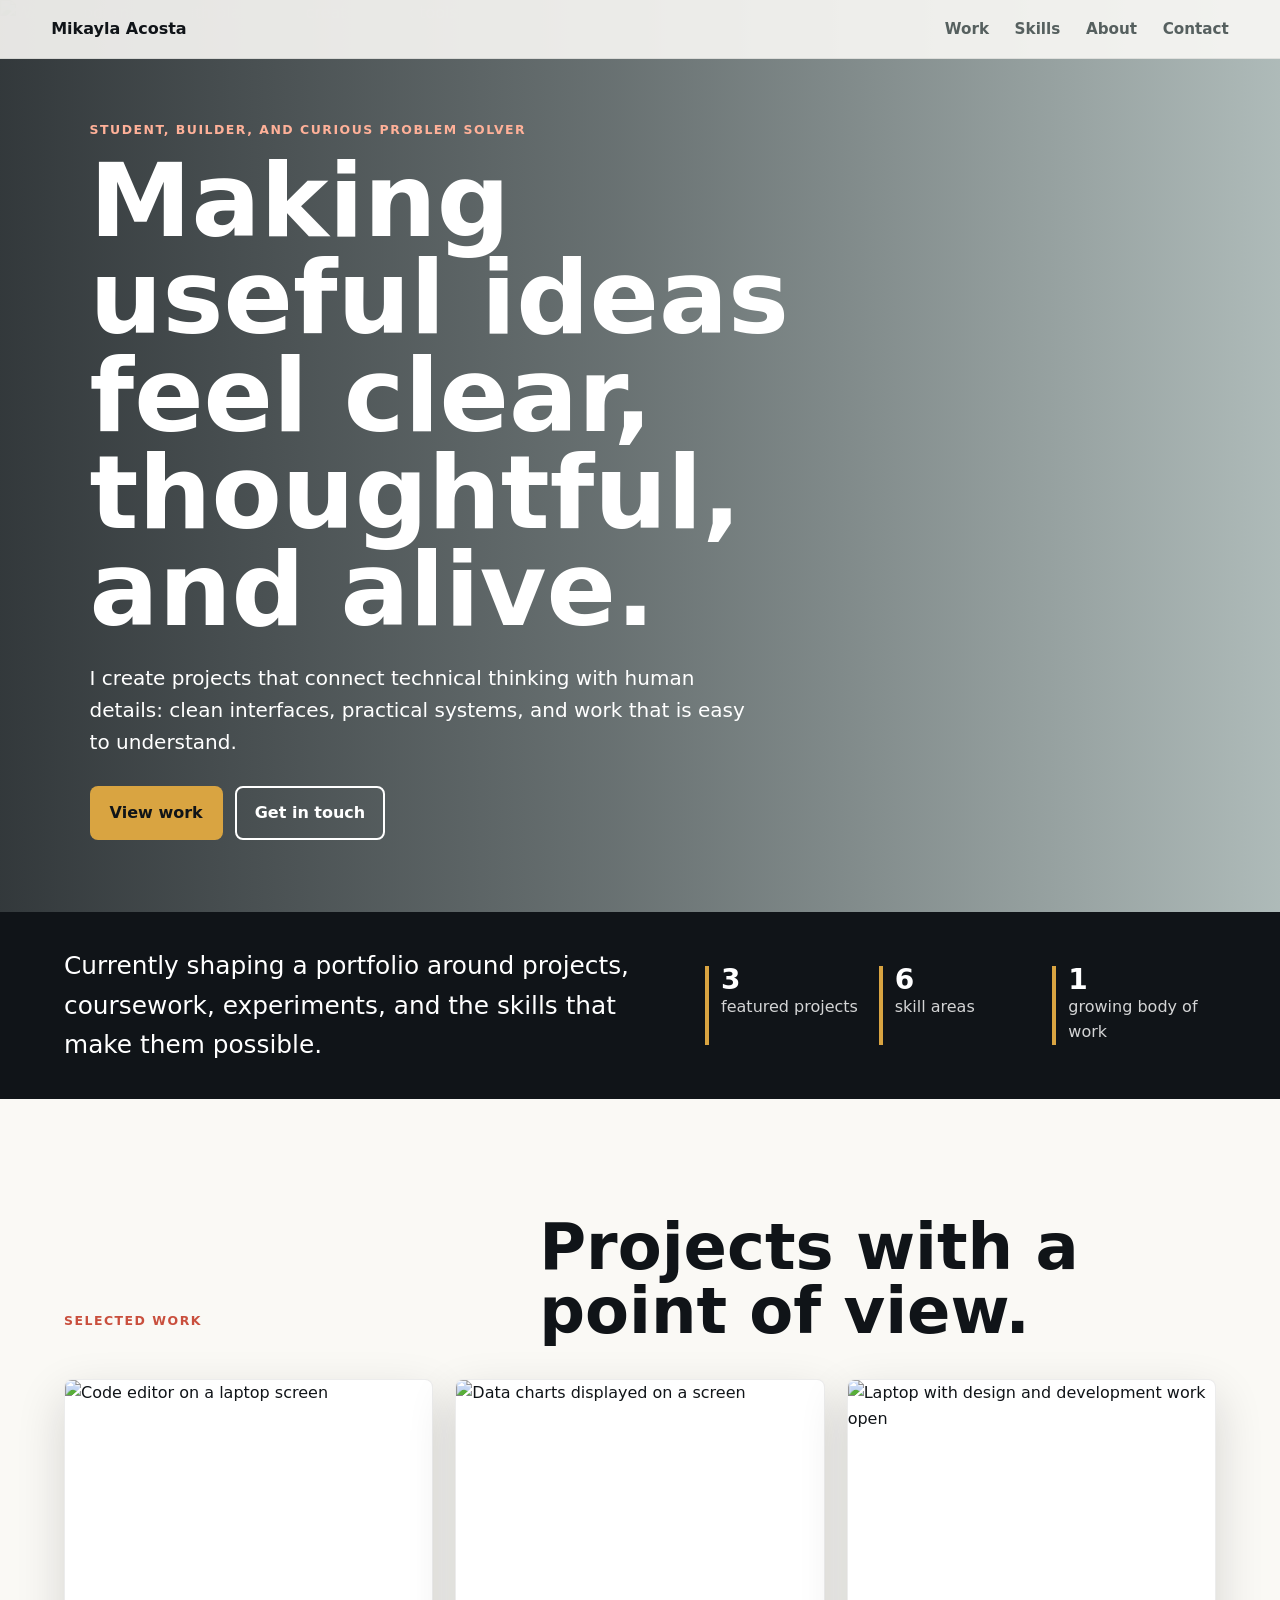
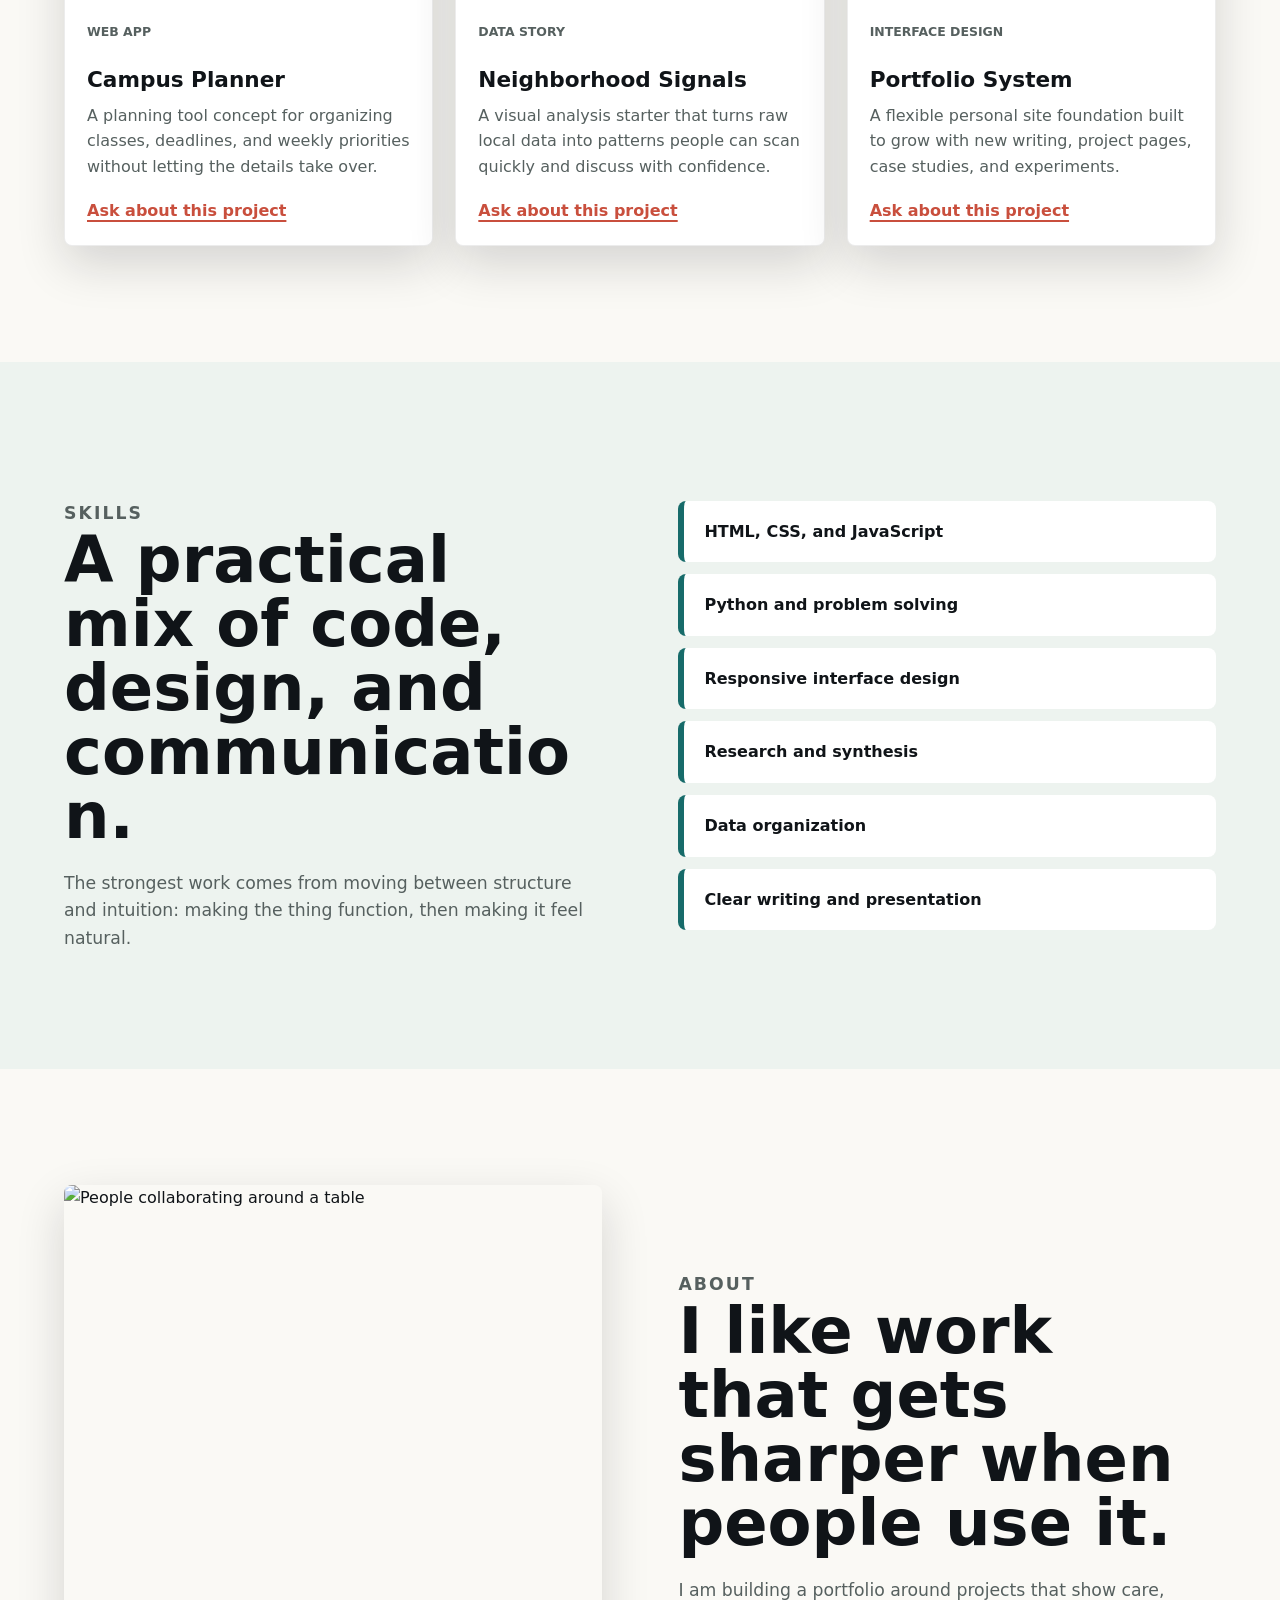
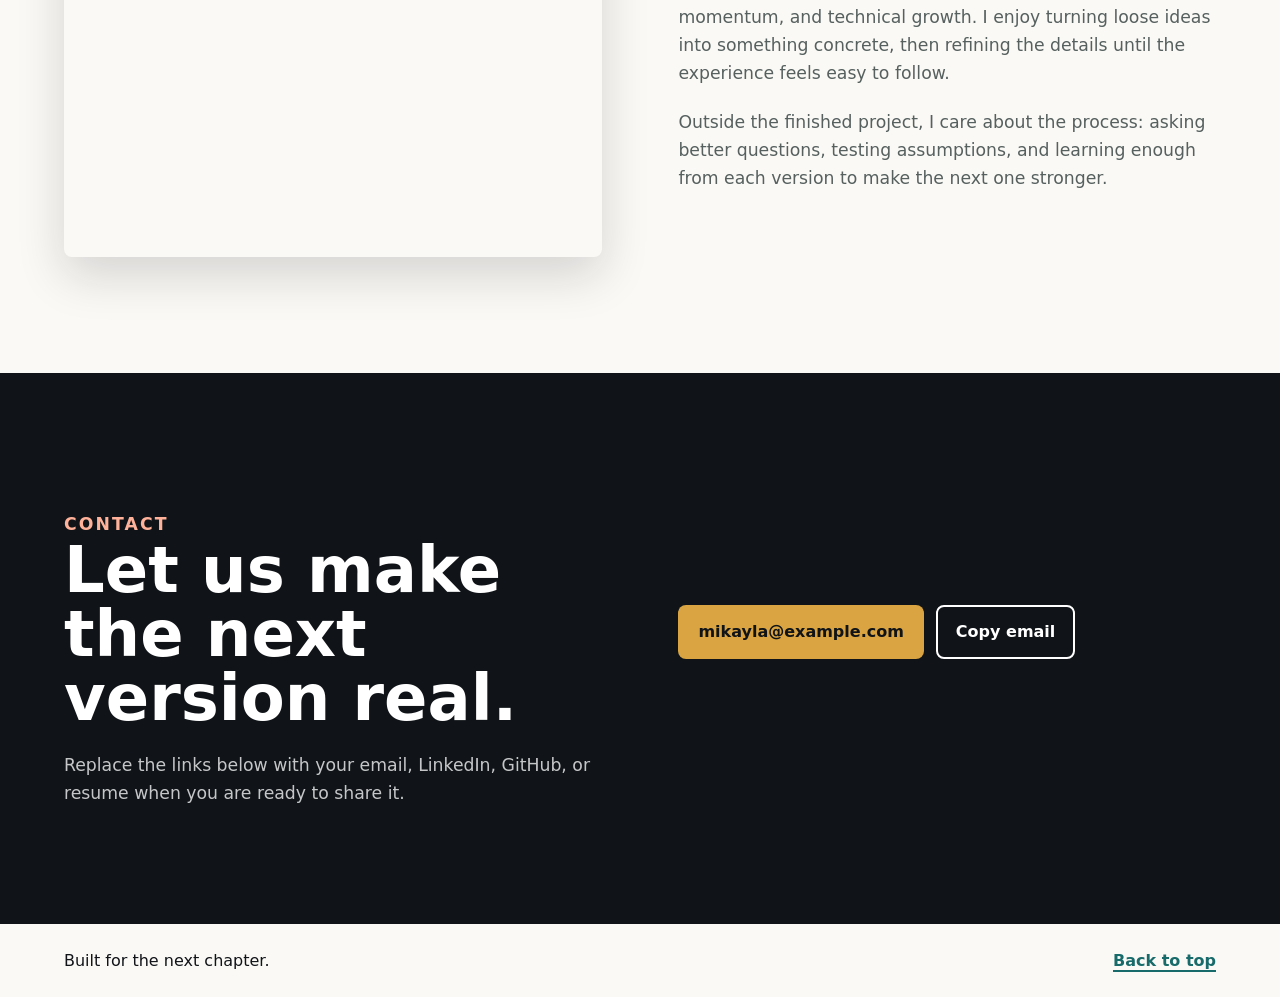
==== index.html @ 276499ef "Initial portfolio site" ====
<!doctype html>
<html lang="en">
  <head>
    <meta charset="UTF-8" />
    <meta name="viewport" content="width=device-width, initial-scale=1.0" />
    <title>Mikayla Acosta | Portfolio</title>
    <meta
      name="description"
      content="Portfolio for Mikayla Acosta, featuring selected work, skills, and ways to get in touch."
    />
    <link rel="preconnect" href="https://images.unsplash.com" />
    <link rel="stylesheet" href="styles.css" />
  </head>
  <body>
    <header class="site-header" data-header>
      <a class="brand" href="#top" aria-label="Mikayla Acosta home">Mikayla Acosta</a>
      <nav class="nav-links" aria-label="Primary navigation">
        <a href="#work">Work</a>
        <a href="#skills">Skills</a>
        <a href="#about">About</a>
        <a href="#contact">Contact</a>
      </nav>
    </header>

    <main id="top">
      <section class="hero" aria-labelledby="hero-title">
        <img
          class="hero-image"
          src="https://images.unsplash.com/photo-1497366754035-f200968a6e72?auto=format&fit=crop&w=1800&q=80"
          alt="Warm modern desk with plants and creative work tools"
        />
        <div class="hero-scrim"></div>
        <div class="hero-content">
          <p class="eyebrow">Student, builder, and curious problem solver</p>
          <h1 id="hero-title">Making useful ideas feel clear, thoughtful, and alive.</h1>
          <p class="hero-copy">
            I create projects that connect technical thinking with human details: clean interfaces,
            practical systems, and work that is easy to understand.
          </p>
          <div class="hero-actions" aria-label="Portfolio actions">
            <a class="button primary" href="#work">View work</a>
            <a class="button secondary" href="#contact">Get in touch</a>
          </div>
        </div>
      </section>

      <section class="intro band" aria-label="Portfolio highlights">
        <div class="section-inner intro-grid">
          <p>
            Currently shaping a portfolio around projects, coursework, experiments, and the skills
            that make them possible.
          </p>
          <div class="stat-row" aria-label="Quick facts">
            <span><strong>3</strong> featured projects</span>
            <span><strong>6</strong> skill areas</span>
            <span><strong>1</strong> growing body of work</span>
          </div>
        </div>
      </section>

      <section class="section" id="work" aria-labelledby="work-title">
        <div class="section-inner">
          <div class="section-heading">
            <p class="eyebrow">Selected Work</p>
            <h2 id="work-title">Projects with a point of view.</h2>
          </div>

          <div class="project-grid">
            <article class="project-card">
              <img
                src="https://images.unsplash.com/photo-1515879218367-8466d910aaa4?auto=format&fit=crop&w=900&q=80"
                alt="Code editor on a laptop screen"
              />
              <div class="project-body">
                <p class="project-type">Web App</p>
                <h3>Campus Planner</h3>
                <p>
                  A planning tool concept for organizing classes, deadlines, and weekly priorities
                  without letting the details take over.
                </p>
                <a href="#contact" aria-label="Ask about Campus Planner">Ask about this project</a>
              </div>
            </article>

            <article class="project-card">
              <img
                src="https://images.unsplash.com/photo-1551288049-bebda4e38f71?auto=format&fit=crop&w=900&q=80"
                alt="Data charts displayed on a screen"
              />
              <div class="project-body">
                <p class="project-type">Data Story</p>
                <h3>Neighborhood Signals</h3>
                <p>
                  A visual analysis starter that turns raw local data into patterns people can scan
                  quickly and discuss with confidence.
                </p>
                <a href="#contact" aria-label="Ask about Neighborhood Signals">Ask about this project</a>
              </div>
            </article>

            <article class="project-card">
              <img
                src="https://images.unsplash.com/photo-1498050108023-c5249f4df085?auto=format&fit=crop&w=900&q=80"
                alt="Laptop with design and development work open"
              />
              <div class="project-body">
                <p class="project-type">Interface Design</p>
                <h3>Portfolio System</h3>
                <p>
                  A flexible personal site foundation built to grow with new writing, project pages,
                  case studies, and experiments.
                </p>
                <a href="#contact" aria-label="Ask about Portfolio System">Ask about this project</a>
              </div>
            </article>
          </div>
        </div>
      </section>

      <section class="section split-section" id="skills" aria-labelledby="skills-title">
        <div class="section-inner split-grid">
          <div>
            <p class="eyebrow">Skills</p>
            <h2 id="skills-title">A practical mix of code, design, and communication.</h2>
            <p>
              The strongest work comes from moving between structure and intuition: making the
              thing function, then making it feel natural.
            </p>
          </div>
          <ul class="skill-list" aria-label="Skill areas">
            <li>HTML, CSS, and JavaScript</li>
            <li>Python and problem solving</li>
            <li>Responsive interface design</li>
            <li>Research and synthesis</li>
            <li>Data organization</li>
            <li>Clear writing and presentation</li>
          </ul>
        </div>
      </section>

      <section class="section about-section" id="about" aria-labelledby="about-title">
        <div class="section-inner about-grid">
          <img
            src="https://images.unsplash.com/photo-1521737604893-d14cc237f11d?auto=format&fit=crop&w=1000&q=80"
            alt="People collaborating around a table"
          />
          <div>
            <p class="eyebrow">About</p>
            <h2 id="about-title">I like work that gets sharper when people use it.</h2>
            <p>
              I am building a portfolio around projects that show care, momentum, and technical
              growth. I enjoy turning loose ideas into something concrete, then refining the details
              until the experience feels easy to follow.
            </p>
            <p>
              Outside the finished project, I care about the process: asking better questions,
              testing assumptions, and learning enough from each version to make the next one
              stronger.
            </p>
          </div>
        </div>
      </section>

      <section class="contact band" id="contact" aria-labelledby="contact-title">
        <div class="section-inner contact-grid">
          <div>
            <p class="eyebrow">Contact</p>
            <h2 id="contact-title">Let us make the next version real.</h2>
            <p>
              Replace the links below with your email, LinkedIn, GitHub, or resume when you are
              ready to share it.
            </p>
          </div>
          <div class="contact-actions">
            <a class="button primary" href="mailto:mikayla@example.com">mikayla@example.com</a>
            <button class="button secondary" type="button" data-copy-email>
              Copy email
            </button>
            <p class="copy-status" data-copy-status aria-live="polite"></p>
          </div>
        </div>
      </section>
    </main>

    <footer class="site-footer">
      <p>Built for the next chapter.</p>
      <a href="#top">Back to top</a>
    </footer>

    <script src="script.js"></script>
  </body>
</html>
---- styles.css ----
:root {
  --ink: #101418;
  --paper: #faf9f5;
  --white: #ffffff;
  --mist: #e9ece7;
  --teal: #176b6a;
  --coral: #c94f3d;
  --mustard: #d9a441;
  --text-muted: #56605f;
  --shadow: 0 18px 48px rgba(16, 20, 24, 0.16);
}

* {
  box-sizing: border-box;
}

html {
  scroll-behavior: smooth;
}

body {
  margin: 0;
  background: var(--paper);
  color: var(--ink);
  font-family:
    Inter, ui-sans-serif, system-ui, -apple-system, BlinkMacSystemFont, "Segoe UI", sans-serif;
  line-height: 1.6;
}

img {
  display: block;
  max-width: 100%;
}

a {
  color: inherit;
}

.site-header {
  align-items: center;
  background: rgba(250, 249, 245, 0.9);
  border-bottom: 1px solid rgba(16, 20, 24, 0.08);
  display: flex;
  gap: 24px;
  justify-content: space-between;
  left: 0;
  padding: 16px clamp(18px, 4vw, 56px);
  position: fixed;
  right: 0;
  top: 0;
  transition:
    box-shadow 160ms ease,
    background 160ms ease;
  z-index: 10;
}

.site-header.is-scrolled {
  background: rgba(250, 249, 245, 0.98);
  box-shadow: 0 8px 24px rgba(16, 20, 24, 0.08);
}

.brand {
  font-size: 1rem;
  font-weight: 800;
  letter-spacing: 0;
  text-decoration: none;
}

.nav-links {
  display: flex;
  flex-wrap: wrap;
  gap: clamp(12px, 2vw, 28px);
  justify-content: flex-end;
}

.nav-links a {
  color: var(--text-muted);
  font-size: 0.95rem;
  font-weight: 700;
  text-decoration: none;
}

.nav-links a:hover,
.nav-links a:focus-visible {
  color: var(--teal);
}

.hero {
  align-items: center;
  color: var(--white);
  display: grid;
  min-height: 84vh;
  overflow: hidden;
  padding: 120px clamp(20px, 7vw, 96px) 72px;
  position: relative;
}

.hero-image,
.hero-scrim {
  inset: 0;
  position: absolute;
}

.hero-image {
  height: 100%;
  object-fit: cover;
  width: 100%;
}

.hero-scrim {
  background:
    linear-gradient(90deg, rgba(16, 20, 24, 0.82) 0%, rgba(16, 20, 24, 0.54) 48%, rgba(16, 20, 24, 0.18) 100%),
    rgba(23, 107, 106, 0.18);
}

.hero-content {
  max-width: 760px;
  position: relative;
  z-index: 1;
}

.eyebrow {
  color: var(--coral);
  font-size: 0.78rem;
  font-weight: 800;
  letter-spacing: 0.12em;
  margin: 0 0 12px;
  text-transform: uppercase;
}

.hero .eyebrow {
  color: #ffb199;
}

h1,
h2,
h3,
p {
  overflow-wrap: anywhere;
}

h1 {
  font-size: clamp(2.8rem, 8vw, 6.7rem);
  letter-spacing: 0;
  line-height: 0.95;
  margin: 0;
  max-width: 10ch;
}

h2 {
  font-size: clamp(2rem, 5vw, 4.25rem);
  letter-spacing: 0;
  line-height: 1;
  margin: 0;
}

h3 {
  font-size: 1.35rem;
  line-height: 1.15;
  margin: 8px 0 10px;
}

.hero-copy {
  font-size: clamp(1.05rem, 2vw, 1.25rem);
  margin: 24px 0 0;
  max-width: 680px;
}

.hero-actions,
.contact-actions {
  align-items: flex-start;
  display: flex;
  flex-wrap: wrap;
  gap: 12px;
  margin-top: 28px;
}

.button {
  align-items: center;
  border: 2px solid transparent;
  border-radius: 8px;
  cursor: pointer;
  display: inline-flex;
  font: inherit;
  font-weight: 800;
  justify-content: center;
  min-height: 48px;
  padding: 12px 18px;
  text-decoration: none;
  transition:
    transform 160ms ease,
    border-color 160ms ease,
    background 160ms ease;
}

.button:hover,
.button:focus-visible {
  transform: translateY(-2px);
}

.button.primary {
  background: var(--mustard);
  color: var(--ink);
}

.button.secondary {
  background: transparent;
  border-color: currentColor;
  color: inherit;
}

.band {
  background: var(--ink);
  color: var(--white);
}

.section,
.band {
  padding: clamp(64px, 10vw, 116px) clamp(20px, 5vw, 64px);
}

.section-inner {
  margin: 0 auto;
  max-width: 1180px;
}

.intro {
  padding-bottom: 34px;
  padding-top: 34px;
}

.intro-grid {
  align-items: center;
  display: grid;
  gap: 28px;
  grid-template-columns: 1.2fr 1fr;
}

.intro p {
  font-size: clamp(1.2rem, 2vw, 1.55rem);
  margin: 0;
}

.stat-row {
  display: grid;
  gap: 10px;
  grid-template-columns: repeat(3, minmax(0, 1fr));
}

.stat-row span {
  border-left: 4px solid var(--mustard);
  color: rgba(255, 255, 255, 0.82);
  padding-left: 12px;
}

.stat-row strong {
  color: var(--white);
  display: block;
  font-size: 1.75rem;
  line-height: 1;
}

.section-heading {
  align-items: end;
  display: grid;
  gap: 24px;
  grid-template-columns: minmax(0, 0.8fr) minmax(0, 1.2fr);
  margin-bottom: 36px;
}

.project-grid {
  display: grid;
  gap: 22px;
  grid-template-columns: repeat(3, minmax(0, 1fr));
}

.project-card {
  background: var(--white);
  border: 1px solid rgba(16, 20, 24, 0.08);
  border-radius: 8px;
  box-shadow: var(--shadow);
  display: grid;
  grid-template-rows: 220px 1fr;
  min-width: 0;
  overflow: hidden;
}

.project-card img {
  height: 100%;
  object-fit: cover;
  width: 100%;
}

.project-body {
  display: flex;
  flex-direction: column;
  padding: 22px;
}

.project-type {
  color: var(--teal);
  font-size: 0.78rem;
  font-weight: 900;
  margin: 0;
  text-transform: uppercase;
}

.project-body p {
  color: var(--text-muted);
  margin: 0 0 18px;
}

.project-body a {
  color: var(--coral);
  font-weight: 900;
  margin-top: auto;
  text-decoration-thickness: 2px;
  text-underline-offset: 4px;
}

.split-section {
  background: #edf3ef;
}

.split-grid,
.about-grid,
.contact-grid {
  align-items: center;
  display: grid;
  gap: clamp(30px, 6vw, 80px);
  grid-template-columns: minmax(0, 1fr) minmax(0, 1fr);
}

.split-grid p,
.about-grid p,
.contact-grid p {
  color: var(--text-muted);
  font-size: 1.08rem;
  margin: 22px 0 0;
}

.skill-list {
  display: grid;
  gap: 12px;
  list-style: none;
  margin: 0;
  padding: 0;
}

.skill-list li {
  background: var(--white);
  border-left: 6px solid var(--teal);
  border-radius: 8px;
  font-weight: 800;
  padding: 18px 20px;
}

.about-section {
  background: var(--paper);
}

.about-grid img {
  aspect-ratio: 4 / 5;
  border-radius: 8px;
  box-shadow: var(--shadow);
  height: auto;
  object-fit: cover;
  width: 100%;
}

.contact .eyebrow {
  color: #ffb199;
}

.contact-grid p {
  color: rgba(255, 255, 255, 0.76);
}

.copy-status {
  flex-basis: 100%;
  font-size: 0.95rem;
  margin: 0;
  min-height: 1.5em;
}

.site-footer {
  align-items: center;
  background: var(--paper);
  display: flex;
  gap: 16px;
  justify-content: space-between;
  padding: 24px clamp(20px, 5vw, 64px);
}

.site-footer p {
  margin: 0;
}

.site-footer a {
  color: var(--teal);
  font-weight: 900;
  text-decoration-thickness: 2px;
  text-underline-offset: 4px;
}

@media (max-width: 860px) {
  .site-header {
    align-items: flex-start;
    flex-direction: column;
    gap: 10px;
  }

  .hero {
    min-height: 82vh;
    padding-top: 150px;
  }

  h1 {
    max-width: 11ch;
  }

  .intro-grid,
  .section-heading,
  .project-grid,
  .split-grid,
  .about-grid,
  .contact-grid {
    grid-template-columns: 1fr;
  }

  .stat-row {
    grid-template-columns: 1fr;
  }

  .project-card {
    grid-template-rows: 210px 1fr;
  }
}

@media (max-width: 520px) {
  .nav-links {
    justify-content: flex-start;
  }

  .hero {
    min-height: 86vh;
  }

  h1 {
    font-size: 2.7rem;
  }

  .button {
    width: 100%;
  }

  .site-footer {
    align-items: flex-start;
    flex-direction: column;
  }
}
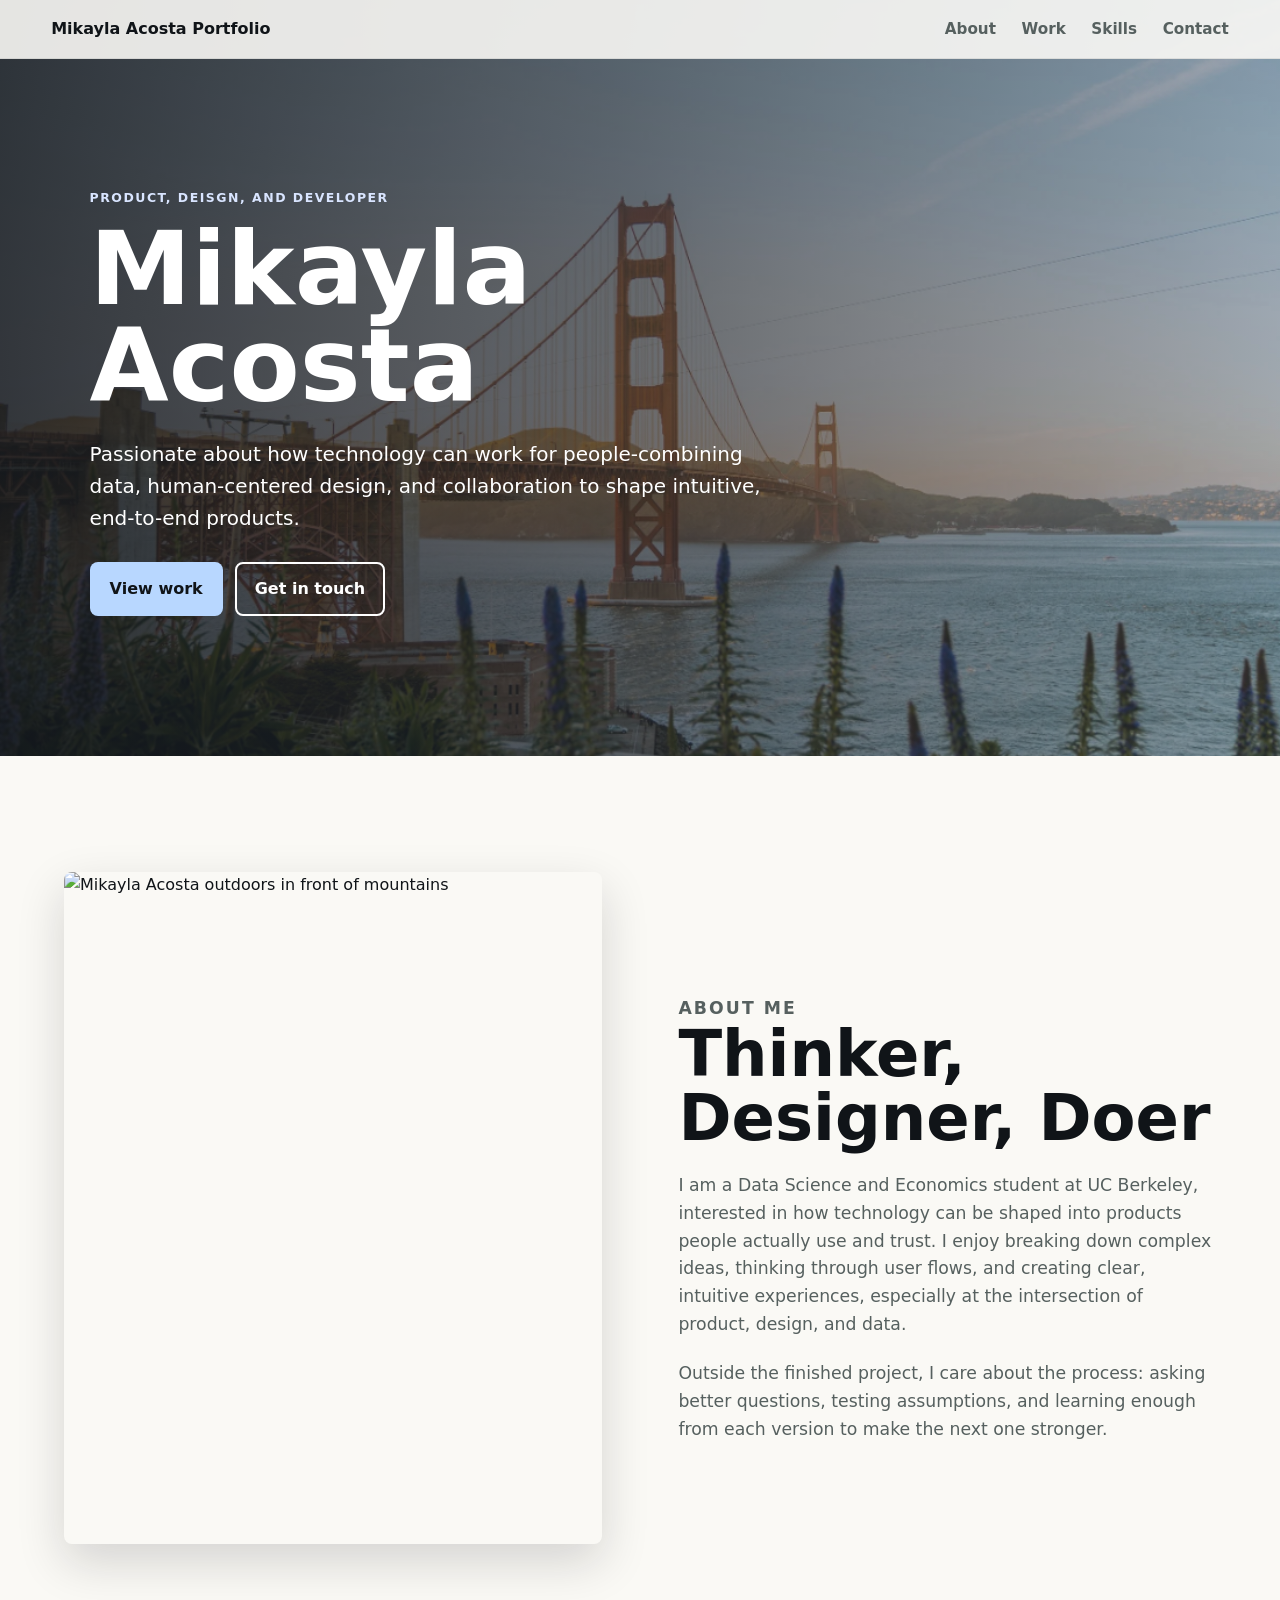
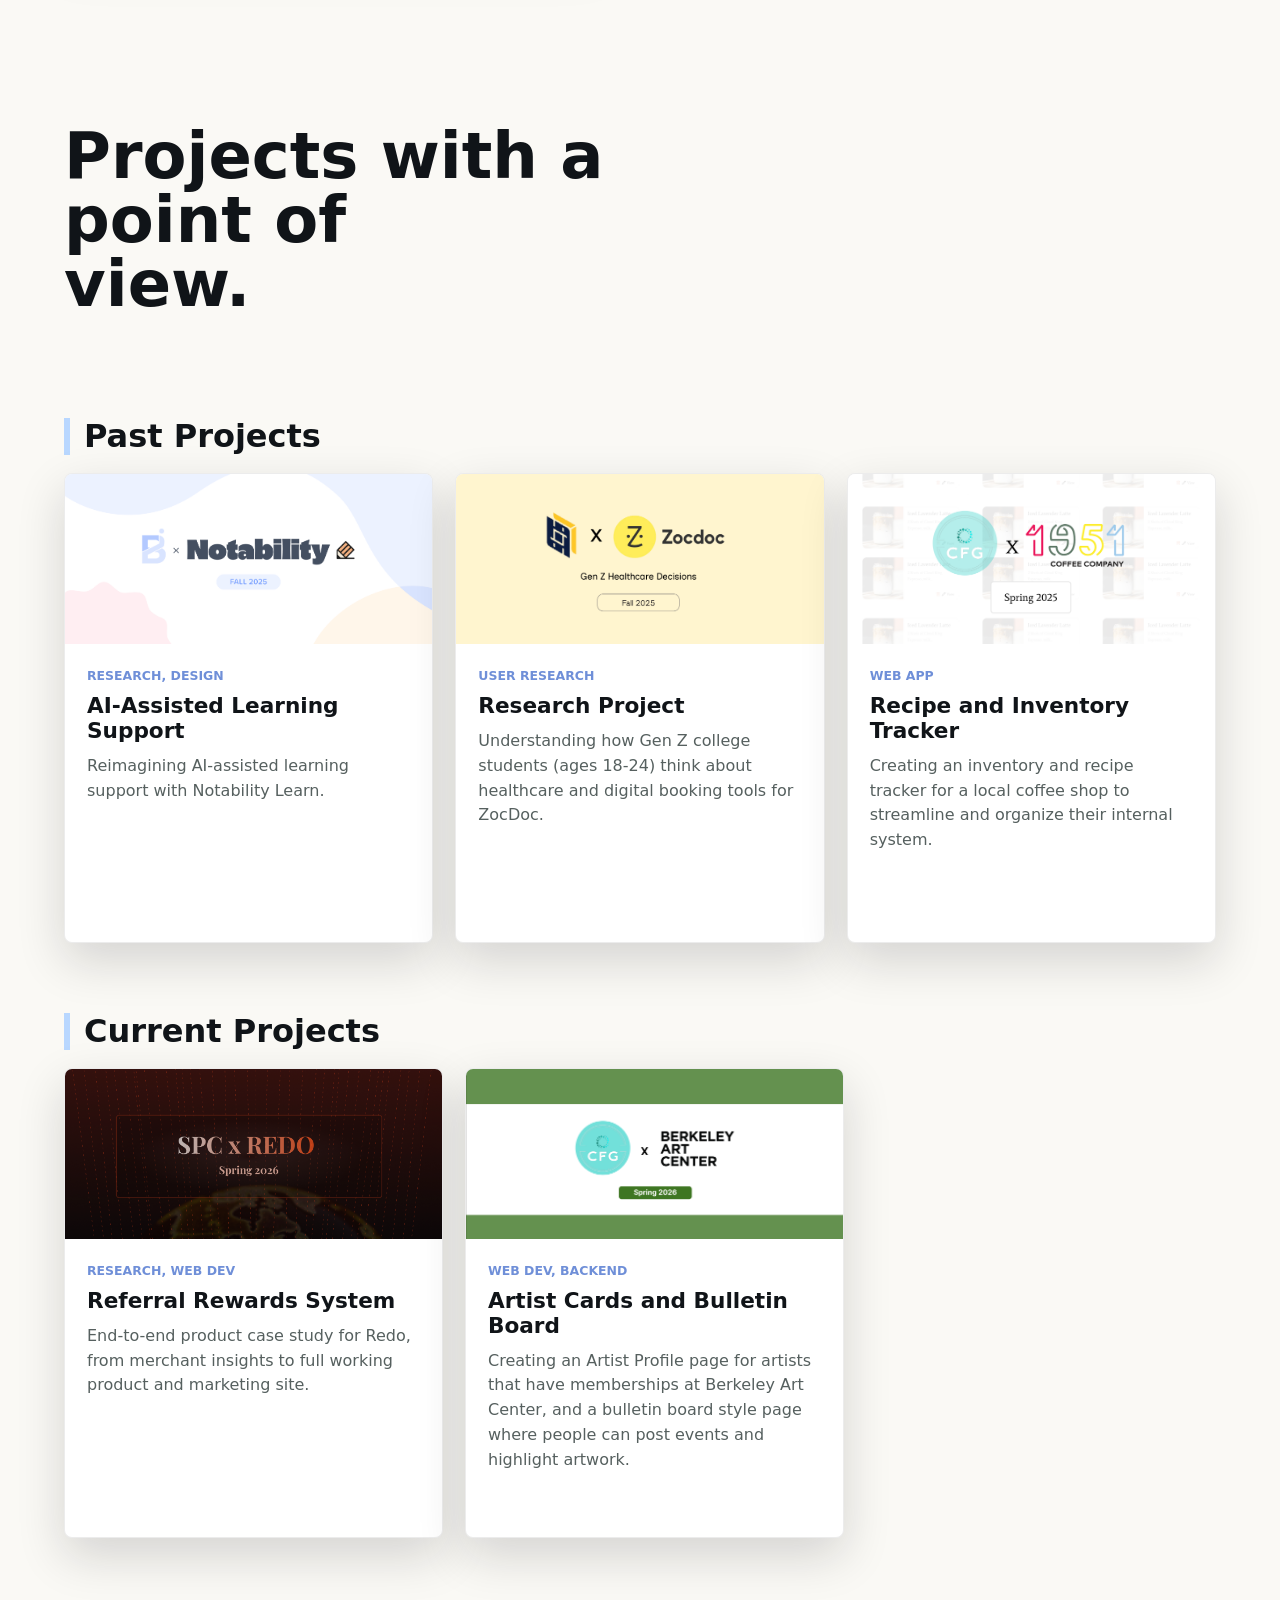
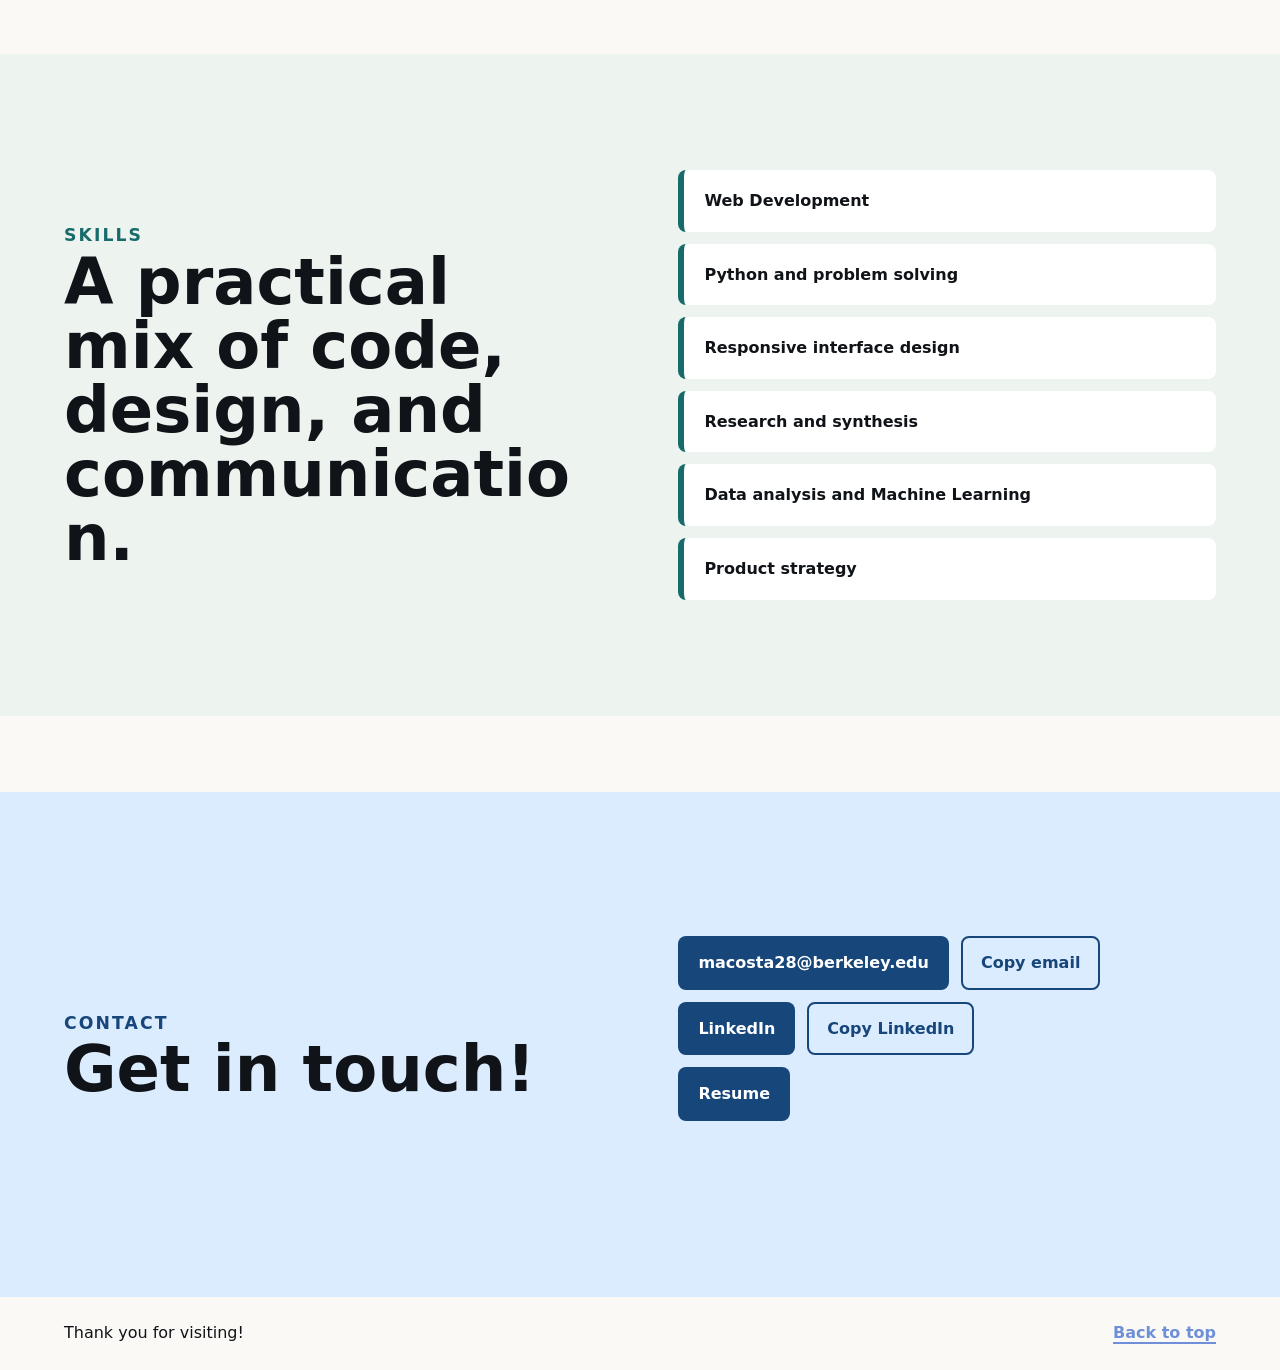
==== commit c9f0ad95: "Update portfolio site content and interactions" ====
--- a/index.html
+++ b/index.html
@@ -13,11 +13,11 @@
   </head>
   <body>
     <header class="site-header" data-header>
-      <a class="brand" href="#top" aria-label="Mikayla Acosta home">Mikayla Acosta</a>
+      <a class="brand" href="#top" aria-label="Mikayla Acosta Portfolio home">Mikayla Acosta Portfolio</a>
       <nav class="nav-links" aria-label="Primary navigation">
+        <a href="#about">About</a>
         <a href="#work">Work</a>
         <a href="#skills">Skills</a>
-        <a href="#about">About</a>
         <a href="#contact">Contact</a>
       </nav>
     </header>
@@ -26,16 +26,16 @@
       <section class="hero" aria-labelledby="hero-title">
         <img
           class="hero-image"
-          src="https://images.unsplash.com/photo-1497366754035-f200968a6e72?auto=format&fit=crop&w=1800&q=80"
-          alt="Warm modern desk with plants and creative work tools"
+          src="assets/home-golden-gate-hero.png"
+          alt="Golden Gate Bridge over the water at sunset"
         />
         <div class="hero-scrim"></div>
         <div class="hero-content">
-          <p class="eyebrow">Student, builder, and curious problem solver</p>
-          <h1 id="hero-title">Making useful ideas feel clear, thoughtful, and alive.</h1>
+          <p class="eyebrow">Product, Deisgn, And Developer</p>
+          <h1 id="hero-title">Mikayla Acosta</h1>
           <p class="hero-copy">
-            I create projects that connect technical thinking with human details: clean interfaces,
-            practical systems, and work that is easy to understand.
+            Passionate about how technology can work for people-combining data, human-centered
+            design, and collaboration to shape intuitive, end-to-end products.
           </p>
           <div class="hero-actions" aria-label="Portfolio actions">
             <a class="button primary" href="#work">View work</a>
@@ -44,113 +44,20 @@
         </div>
       </section>
 
-      <section class="intro band" aria-label="Portfolio highlights">
-        <div class="section-inner intro-grid">
-          <p>
-            Currently shaping a portfolio around projects, coursework, experiments, and the skills
-            that make them possible.
-          </p>
-          <div class="stat-row" aria-label="Quick facts">
-            <span><strong>3</strong> featured projects</span>
-            <span><strong>6</strong> skill areas</span>
-            <span><strong>1</strong> growing body of work</span>
-          </div>
-        </div>
-      </section>
-
-      <section class="section" id="work" aria-labelledby="work-title">
-        <div class="section-inner">
-          <div class="section-heading">
-            <p class="eyebrow">Selected Work</p>
-            <h2 id="work-title">Projects with a point of view.</h2>
-          </div>
-
-          <div class="project-grid">
-            <article class="project-card">
-              <img
-                src="https://images.unsplash.com/photo-1515879218367-8466d910aaa4?auto=format&fit=crop&w=900&q=80"
-                alt="Code editor on a laptop screen"
-              />
-              <div class="project-body">
-                <p class="project-type">Web App</p>
-                <h3>Campus Planner</h3>
-                <p>
-                  A planning tool concept for organizing classes, deadlines, and weekly priorities
-                  without letting the details take over.
-                </p>
-                <a href="#contact" aria-label="Ask about Campus Planner">Ask about this project</a>
-              </div>
-            </article>
-
-            <article class="project-card">
-              <img
-                src="https://images.unsplash.com/photo-1551288049-bebda4e38f71?auto=format&fit=crop&w=900&q=80"
-                alt="Data charts displayed on a screen"
-              />
-              <div class="project-body">
-                <p class="project-type">Data Story</p>
-                <h3>Neighborhood Signals</h3>
-                <p>
-                  A visual analysis starter that turns raw local data into patterns people can scan
-                  quickly and discuss with confidence.
-                </p>
-                <a href="#contact" aria-label="Ask about Neighborhood Signals">Ask about this project</a>
-              </div>
-            </article>
-
-            <article class="project-card">
-              <img
-                src="https://images.unsplash.com/photo-1498050108023-c5249f4df085?auto=format&fit=crop&w=900&q=80"
-                alt="Laptop with design and development work open"
-              />
-              <div class="project-body">
-                <p class="project-type">Interface Design</p>
-                <h3>Portfolio System</h3>
-                <p>
-                  A flexible personal site foundation built to grow with new writing, project pages,
-                  case studies, and experiments.
-                </p>
-                <a href="#contact" aria-label="Ask about Portfolio System">Ask about this project</a>
-              </div>
-            </article>
-          </div>
-        </div>
-      </section>
-
-      <section class="section split-section" id="skills" aria-labelledby="skills-title">
-        <div class="section-inner split-grid">
-          <div>
-            <p class="eyebrow">Skills</p>
-            <h2 id="skills-title">A practical mix of code, design, and communication.</h2>
-            <p>
-              The strongest work comes from moving between structure and intuition: making the
-              thing function, then making it feel natural.
-            </p>
-          </div>
-          <ul class="skill-list" aria-label="Skill areas">
-            <li>HTML, CSS, and JavaScript</li>
-            <li>Python and problem solving</li>
-            <li>Responsive interface design</li>
-            <li>Research and synthesis</li>
-            <li>Data organization</li>
-            <li>Clear writing and presentation</li>
-          </ul>
-        </div>
-      </section>
-
       <section class="section about-section" id="about" aria-labelledby="about-title">
         <div class="section-inner about-grid">
           <img
-            src="https://images.unsplash.com/photo-1521737604893-d14cc237f11d?auto=format&fit=crop&w=1000&q=80"
-            alt="People collaborating around a table"
+            src="assets/about-mikayla.jpeg"
+            alt="Mikayla Acosta outdoors in front of mountains"
           />
           <div>
-            <p class="eyebrow">About</p>
-            <h2 id="about-title">I like work that gets sharper when people use it.</h2>
+            <p class="eyebrow">About Me</p>
+            <h2 id="about-title">Thinker, Designer, Doer</h2>
             <p>
-              I am building a portfolio around projects that show care, momentum, and technical
-              growth. I enjoy turning loose ideas into something concrete, then refining the details
-              until the experience feels easy to follow.
+              I am a Data Science and Economics student at UC Berkeley, interested in how technology
+              can be shaped into products people actually use and trust. I enjoy breaking down complex
+              ideas, thinking through user flows, and creating clear, intuitive experiences, especially
+              at the intersection of product, design, and data.
             </p>
             <p>
               Outside the finished project, I care about the process: asking better questions,
@@ -161,21 +68,214 @@
         </div>
       </section>
 
+      <section class="section" id="work" aria-labelledby="work-title">
+        <div class="section-inner">
+          <div class="section-heading">
+            <h2 id="work-title">
+              <span class="no-wrap">Projects with a</span><br />
+              point of view.
+            </h2>
+          </div>
+
+          <div class="project-groups">
+            <section class="project-category" aria-labelledby="past-projects-title">
+              <h3 class="category-title" id="past-projects-title">Past Projects</h3>
+              <div class="project-grid">
+                <a class="project-card" href="projects/notability.html" aria-label="Open Notability project page">
+                  <span class="project-card-inner">
+                    <span class="project-face project-front">
+                      <img
+                        src="assets/notability-hero-cover.png"
+                        alt="Balsamiq and Notability Fall 2025 project cover"
+                      />
+                      <span class="project-body">
+                        <span class="project-type">Research, Design</span>
+                        <span class="project-title">AI-Assisted Learning Support</span>
+                        <span class="project-summary">
+                          Reimagining AI-assisted learning support with Notability Learn.
+                        </span>
+                      </span>
+                    </span>
+                    <span class="project-face project-back">
+                      <span class="project-type">Overview</span>
+                      <span class="project-title">Notability Learn</span>
+                      <span class="project-summary">
+                        A UX research and prototyping project focused on accessible, motivating
+                        study support inside an existing note-taking product.
+                      </span>
+                      <span class="project-hint">Click to read the full case study</span>
+                    </span>
+                  </span>
+                </a>
+
+                <a class="project-card" href="projects/portfolio-system.html" aria-label="Open Research Project page">
+                  <span class="project-card-inner">
+                    <span class="project-face project-front">
+                      <img
+                        src="assets/zocdoc-healthcare-decisions-wide.png"
+                        alt="Zocdoc Gen Z Healthcare Decisions project cover"
+                      />
+                      <span class="project-body">
+                        <span class="project-type">User Research</span>
+                        <span class="project-title">Research Project</span>
+                        <span class="project-summary">
+                          Understanding how Gen Z college students (ages 18-24) think about
+                          healthcare and digital booking tools for ZocDoc.
+                        </span>
+                      </span>
+                    </span>
+                    <span class="project-face project-back">
+                      <span class="project-type">Overview</span>
+                      <span class="project-title">Research Project</span>
+                      <span class="project-summary">
+                        Understanding how Gen Z college students think about healthcare access,
+                        trust, and digital booking tools for ZocDoc.
+                      </span>
+                      <span class="project-hint">Click to read the full case study</span>
+                    </span>
+                  </span>
+                </a>
+
+                <a class="project-card" href="projects/campus-planner.html" aria-label="Open Recipe and Inventory Tracker project page">
+                  <span class="project-card-inner">
+                    <span class="project-face project-front">
+                      <img
+                        src="assets/coffee-inventory-cover.png"
+                        alt="Coffee company inventory tracker project cover"
+                      />
+                      <span class="project-body">
+                        <span class="project-type">Web App</span>
+                        <span class="project-title">Recipe and Inventory Tracker</span>
+                        <span class="project-summary">
+                          Creating an inventory and recipe tracker for a local coffee shop to
+                          streamline and organize their internal system.
+                        </span>
+                      </span>
+                    </span>
+                    <span class="project-face project-back">
+                      <span class="project-type">Overview</span>
+                      <span class="project-title">Recipe and Inventory Tracker</span>
+                      <span class="project-summary">
+                        Built to keep recipes, supplies, and inventory needs easier to track in one
+                        organized system.
+                      </span>
+                      <span class="project-hint">Click to read the full case study</span>
+                    </span>
+                  </span>
+                </a>
+              </div>
+            </section>
+
+            <section class="project-category" aria-labelledby="current-projects-title">
+              <h3 class="category-title" id="current-projects-title">Current Projects</h3>
+              <div class="project-grid current-project-grid">
+                <a class="project-card" href="projects/study-sprint.html" aria-label="Open Referral Rewards System project page">
+                  <span class="project-card-inner">
+                    <span class="project-face project-front">
+                      <img
+                        class="redo-card-image"
+                        src="assets/redo-spc-cover.png"
+                        alt="SPC x Redo project cover"
+                      />
+                      <span class="project-body">
+                        <span class="project-type">Research, Web Dev</span>
+                        <span class="project-title">Referral Rewards System</span>
+                        <span class="project-summary">
+                          End-to-end product case study for Redo, from merchant insights to full
+                          working product and marketing site.
+                        </span>
+                      </span>
+                    </span>
+                    <span class="project-face project-back">
+                      <span class="project-type">Overview</span>
+                      <span class="project-title">Referral Rewards System</span>
+                      <span class="project-summary">
+                        A product story that connects merchant research, prototype design, and a
+                        marketing site into one clear feature launch direction.
+                      </span>
+                      <span class="project-hint">Click to read the full case study</span>
+                    </span>
+                  </span>
+                </a>
+
+                <a class="project-card" href="projects/community-archive.html" aria-label="Open Artist Cards and Bulletin Board project page">
+                  <span class="project-card-inner">
+                    <span class="project-face project-front">
+                      <img
+                        class="berkeley-card-image"
+                        src="assets/berkeley-art-center-cover.png"
+                        alt="CFG and Berkeley Art Center project cover"
+                      />
+                      <span class="project-body">
+                        <span class="project-type">Web Dev, Backend</span>
+                        <span class="project-title">Artist Cards and Bulletin Board</span>
+                        <span class="project-summary">
+                          Creating an Artist Profile page for artists that have memberships at
+                          Berkeley Art Center, and a bulletin board style page where people can post
+                          events and highlight artwork.
+                        </span>
+                      </span>
+                    </span>
+                    <span class="project-face project-back">
+                      <span class="project-type">Overview</span>
+                      <span class="project-title">Artist Cards and Bulletin Board</span>
+                      <span class="project-summary">
+                        A web development project for artist profiles, event posts, and featured
+                        artwork within a community arts platform.
+                      </span>
+                      <span class="project-hint">Click to read the full case study</span>
+                    </span>
+                  </span>
+                </a>
+              </div>
+            </section>
+          </div>
+        </div>
+      </section>
+
+      <section class="section split-section" id="skills" aria-labelledby="skills-title">
+        <div class="section-inner split-grid">
+          <div>
+            <p class="eyebrow">Skills</p>
+            <h2 id="skills-title">A practical mix of code, design, and communication.</h2>
+          </div>
+          <ul class="skill-list" aria-label="Skill areas">
+            <li>Web Development</li>
+            <li>Python and problem solving</li>
+            <li>Responsive interface design</li>
+            <li>Research and synthesis</li>
+            <li>Data analysis and Machine Learning</li>
+            <li>Product strategy</li>
+          </ul>
+        </div>
+      </section>
+
       <section class="contact band" id="contact" aria-labelledby="contact-title">
         <div class="section-inner contact-grid">
           <div>
             <p class="eyebrow">Contact</p>
-            <h2 id="contact-title">Let us make the next version real.</h2>
-            <p>
-              Replace the links below with your email, LinkedIn, GitHub, or resume when you are
-              ready to share it.
-            </p>
+            <h2 id="contact-title">Get in touch!</h2>
           </div>
           <div class="contact-actions">
-            <a class="button primary" href="mailto:mikayla@example.com">mikayla@example.com</a>
-            <button class="button secondary" type="button" data-copy-email>
-              Copy email
-            </button>
+            <div class="contact-action-row">
+              <a class="button primary" href="mailto:macosta28@berkeley.edu">macosta28@berkeley.edu</a>
+              <button class="button secondary" type="button" data-copy-value="macosta28@berkeley.edu" data-copy-message="Email copied.">
+                Copy email
+              </button>
+            </div>
+            <div class="contact-action-row">
+              <a class="button primary" href="https://www.linkedin.com/in/mikaylagacosta/" target="_blank" rel="noreferrer">
+                LinkedIn
+              </a>
+              <button class="button secondary" type="button" data-copy-value="https://www.linkedin.com/in/mikaylagacosta/" data-copy-message="LinkedIn copied.">
+                Copy LinkedIn
+              </button>
+            </div>
+            <div class="contact-action-row">
+              <a class="button primary" href="assets/mikayla-acosta-resume.pdf" target="_blank" rel="noreferrer">
+                Resume
+              </a>
+            </div>
             <p class="copy-status" data-copy-status aria-live="polite"></p>
           </div>
         </div>
@@ -183,7 +283,7 @@
     </main>
 
     <footer class="site-footer">
-      <p>Built for the next chapter.</p>
+      <p>Thank you for visiting!</p>
       <a href="#top">Back to top</a>
     </footer>
 
--- a/styles.css
+++ b/styles.css
@@ -3,10 +3,11 @@
   --paper: #faf9f5;
   --white: #ffffff;
   --mist: #e9ece7;
-  --teal: #176b6a;
-  --coral: #c94f3d;
-  --mustard: #d9a441;
+  --teal: #6f8fd8;
+  --coral: #7d9be8;
+  --mustard: #f4d66d;
   --text-muted: #56605f;
+  --media-radius: 8px;
   --shadow: 0 18px 48px rgba(16, 20, 24, 0.16);
 }
 
@@ -25,6 +26,29 @@
   font-family:
     Inter, ui-sans-serif, system-ui, -apple-system, BlinkMacSystemFont, "Segoe UI", sans-serif;
   line-height: 1.6;
+}
+
+body.js-motion-enabled .scroll-reveal {
+  opacity: 0;
+  transform: translateY(34px);
+  transition:
+    opacity 520ms ease,
+    transform 520ms ease;
+  will-change: opacity, transform;
+}
+
+body.js-motion-enabled .scroll-reveal.is-visible {
+  opacity: 1;
+  transform: translateY(0);
+}
+
+@media (prefers-reduced-motion: reduce) {
+  body.js-motion-enabled .scroll-reveal,
+  body.js-motion-enabled .scroll-reveal.is-visible {
+    opacity: 1;
+    transform: none;
+    transition: none;
+  }
 }
 
 img {
@@ -110,7 +134,7 @@
 .hero-scrim {
   background:
     linear-gradient(90deg, rgba(16, 20, 24, 0.82) 0%, rgba(16, 20, 24, 0.54) 48%, rgba(16, 20, 24, 0.18) 100%),
-    rgba(23, 107, 106, 0.18);
+    rgba(111, 143, 216, 0.2);
 }
 
 .hero-content {
@@ -129,7 +153,7 @@
 }
 
 .hero .eyebrow {
-  color: #ffb199;
+  color: #d9e5ff;
 }
 
 h1,
@@ -152,6 +176,10 @@
   letter-spacing: 0;
   line-height: 1;
   margin: 0;
+}
+
+.no-wrap {
+  white-space: nowrap;
 }
 
 h3 {
@@ -199,7 +227,7 @@
 }
 
 .button.primary {
-  background: var(--mustard);
+  background: #b8d7ff;
   color: var(--ink);
 }
 
@@ -248,7 +276,7 @@
 }
 
 .stat-row span {
-  border-left: 4px solid var(--mustard);
+  border-left: 4px solid #b8d7ff;
   color: rgba(255, 255, 255, 0.82);
   padding-left: 12px;
 }
@@ -265,7 +293,33 @@
   display: grid;
   gap: 24px;
   grid-template-columns: minmax(0, 0.8fr) minmax(0, 1.2fr);
-  margin-bottom: 36px;
+  margin-bottom: clamp(56px, 7vw, 96px);
+}
+
+#work {
+  padding-top: clamp(32px, 5vw, 64px);
+}
+
+#work .section-heading {
+  margin-bottom: clamp(64px, 8vw, 110px);
+}
+
+.project-groups {
+  display: grid;
+  gap: clamp(38px, 6vw, 70px);
+}
+
+.project-category {
+  display: grid;
+  gap: 18px;
+}
+
+.category-title {
+  border-left: 6px solid #b8d7ff;
+  color: var(--ink);
+  font-size: clamp(1.4rem, 3vw, 2rem);
+  margin: 0;
+  padding-left: 14px;
 }
 
 .project-grid {
@@ -274,21 +328,92 @@
   grid-template-columns: repeat(3, minmax(0, 1fr));
 }
 
+.current-project-grid {
+  grid-template-columns: repeat(2, minmax(0, 1fr));
+  max-width: 780px;
+}
+
 .project-card {
+  color: inherit;
+  display: block;
+  min-height: 470px;
+  min-width: 0;
+  perspective: 1200px;
+  text-decoration: none;
+}
+
+.project-card-inner {
+  display: grid;
+  height: 100%;
+  min-height: 470px;
+  position: relative;
+  transform-style: preserve-3d;
+  transition: transform 520ms ease;
+}
+
+.project-card:hover .project-card-inner,
+.project-card:focus-visible .project-card-inner {
+  transform: rotateY(180deg);
+}
+
+.project-card:focus-visible {
+  outline: 3px solid var(--mustard);
+  outline-offset: 5px;
+}
+
+.project-face {
+  backface-visibility: hidden;
   background: var(--white);
   border: 1px solid rgba(16, 20, 24, 0.08);
   border-radius: 8px;
   box-shadow: var(--shadow);
   display: grid;
-  grid-template-rows: 220px 1fr;
-  min-width: 0;
+  inset: 0;
   overflow: hidden;
-}
-
-.project-card img {
+  position: absolute;
+}
+
+.project-front {
+  grid-template-rows: 170px 1fr;
+}
+
+.project-back {
+  align-content: center;
+  background: linear-gradient(135deg, #ffffff 0%, #f8fbff 52%, #dcecff 100%);
+  color: var(--ink);
+  gap: 16px;
+  padding: 24px;
+  transform: rotateY(180deg);
+}
+
+.project-front img {
   height: 100%;
   object-fit: cover;
   width: 100%;
+}
+
+.project-front img.redo-card-image {
+  object-position: center 34%;
+}
+
+.project-front img.berkeley-card-image {
+  object-position: center 36%;
+}
+
+.project-media-placeholder {
+  align-items: center;
+  background:
+    radial-gradient(circle at 58% 35%, rgba(255, 255, 255, 0.72) 0 32%, transparent 33%),
+    linear-gradient(135deg, #edf2ff 0%, #f9fbff 66%, #fff7df 100%);
+  color: #697184;
+  display: flex;
+  font-size: 0.8rem;
+  font-weight: 900;
+  justify-content: center;
+  min-height: 170px;
+  padding: 18px;
+  text-align: center;
+  text-transform: uppercase;
 }
 
 .project-body {
@@ -305,21 +430,43 @@
   text-transform: uppercase;
 }
 
-.project-body p {
+.project-back .project-type {
+  color: #7a86c7;
+}
+
+.project-title {
+  display: block;
+  font-size: 1.35rem;
+  font-weight: 900;
+  line-height: 1.15;
+  margin: 8px 0 10px;
+}
+
+.project-summary {
   color: var(--text-muted);
-  margin: 0 0 18px;
-}
-
-.project-body a {
+  display: block;
+  font-size: 1rem;
+  line-height: 1.55;
+}
+
+.project-back .project-summary {
+  color: #4e575f;
+}
+
+.project-hint {
   color: var(--coral);
+  display: block;
+  font-size: 0.95rem;
   font-weight: 900;
-  margin-top: auto;
-  text-decoration-thickness: 2px;
-  text-underline-offset: 4px;
+  margin-top: 8px;
 }
 
 .split-section {
   background: #edf3ef;
+}
+
+.split-section .eyebrow {
+  color: #176b6a;
 }
 
 .split-grid,
@@ -349,7 +496,7 @@
 
 .skill-list li {
   background: var(--white);
-  border-left: 6px solid var(--teal);
+  border-left: 6px solid #176b6a;
   border-radius: 8px;
   font-weight: 800;
   padding: 18px 20px;
@@ -365,15 +512,1124 @@
   box-shadow: var(--shadow);
   height: auto;
   object-fit: cover;
+  object-position: 44% center;
   width: 100%;
 }
 
 .contact .eyebrow {
-  color: #ffb199;
+  color: #17467b;
+}
+
+.project-page {
+  padding: 130px clamp(20px, 5vw, 64px) 72px;
+}
+
+.case-study-page {
+  background: var(--paper);
+  padding: 86px clamp(56px, 10vw, 190px) 72px;
+}
+
+.project-hero-detail,
+.project-detail-grid,
+.back-link,
+.case-hero,
+.case-meta,
+.case-section,
+.case-callout,
+.case-image-section,
+.case-slide {
+  margin-left: auto;
+  margin-right: auto;
+  max-width: 1500px;
+}
+
+.case-hero {
+  padding: clamp(26px, 5vw, 54px) 0 clamp(34px, 6vw, 70px);
+}
+
+.case-hero img,
+.case-image-section img {
+  border-radius: var(--media-radius);
+  margin-bottom: 28px;
+  width: 100%;
+}
+
+.case-hero-image {
+  height: min(52vw, 540px);
+  max-height: calc(100vh - 260px);
+  object-fit: cover;
+}
+
+.media-placeholder {
+  align-items: center;
+  background:
+    radial-gradient(circle at 62% 35%, rgba(255, 255, 255, 0.78) 0 28%, transparent 29%),
+    linear-gradient(135deg, #edf2ff 0%, #f8faff 68%, #fff7df 100%);
+  border: 1px dashed #aab2ca;
+  color: #697184;
+  display: flex;
+  justify-content: center;
+  min-height: 280px;
+  padding: 28px;
+  text-align: center;
+}
+
+.media-placeholder span {
+  background: rgba(255, 255, 255, 0.72);
+  border: 1px solid rgba(16, 20, 24, 0.08);
+  border-radius: 8px;
+  font-weight: 900;
+  padding: 12px 16px;
+}
+
+.media-frame {
+  align-items: center;
+  border-radius: var(--media-radius);
+  display: flex;
+  justify-content: center;
+  margin: 0;
+  overflow: hidden;
+  padding: 0;
+}
+
+.media-frame img,
+.media-frame video {
+  border-radius: inherit;
+  display: block;
+  height: auto;
+  max-height: 100%;
+  object-fit: contain;
+  width: 100%;
+}
+
+.demo-video-frame {
+  padding-bottom: 0;
+}
+
+.demo-video-frame video {
+  height: auto;
+  max-height: 100%;
+  object-fit: contain;
+  object-position: center top;
+  transform: none;
+}
+
+.hero-placeholder {
+  min-height: clamp(320px, 48vw, 560px);
+}
+
+.wide-placeholder {
+  min-height: clamp(260px, 36vw, 430px);
+}
+
+.small-placeholder {
+  min-height: 210px;
+}
+
+.case-hero h1 {
+  color: var(--ink);
+  font-family:
+    Inter, ui-sans-serif, system-ui, -apple-system, BlinkMacSystemFont, "Segoe UI", sans-serif;
+  font-size: 2.75rem;
+  font-weight: 800;
+  line-height: 1.08;
+  max-width: 900px;
+}
+
+.case-meta {
+  border-bottom: 1px solid rgba(16, 20, 24, 0.14);
+  border-top: 1px solid rgba(16, 20, 24, 0.14);
+  display: grid;
+  gap: 24px;
+  grid-template-columns: repeat(5, minmax(0, 1fr));
+  padding: 28px 0;
+}
+
+.case-label {
+  color: var(--text-muted);
+  font-size: 0.78rem;
+  font-weight: 900;
+  letter-spacing: 0.08em;
+  margin: 0 0 8px;
+  text-transform: uppercase;
+}
+
+.case-meta p:last-child,
+.case-section p,
+.case-callout h2,
+.case-grid p,
+.solution-grid p,
+.insight-list p {
+  color: var(--text-muted);
+}
+
+.case-meta p:last-child {
+  font-size: 0.95rem;
+  margin: 0;
+}
+
+.case-section,
+.case-callout,
+.case-image-section,
+.case-slide {
+  padding: clamp(34px, 5vw, 70px) 0;
+}
+
+.case-section h2,
+.case-callout h2,
+.case-slide h2 {
+  font-family:
+    Inter, ui-sans-serif, system-ui, -apple-system, BlinkMacSystemFont, "Segoe UI", sans-serif;
+  font-size: 2.3rem;
+  font-weight: 800;
+  letter-spacing: 0;
+  line-height: 1.14;
+  max-width: 820px;
+}
+
+.case-section > p:not(.eyebrow),
+.case-slide p:not(.eyebrow):not(.case-label) {
+  color: var(--ink);
+  font-size: 1.12rem;
+  line-height: 1.3;
+  max-width: 760px;
+}
+
+.reality-section,
+.reality-section h2,
+.reality-section p {
+  text-align: right;
+}
+
+.reality-section h2,
+.reality-section > p {
+  margin-left: auto;
+  margin-right: 0;
+}
+
+.project-overview-section,
+.project-overview-section h2,
+.project-overview-section p {
+  text-align: right;
+}
+
+.project-overview-section h2,
+.project-overview-section > p {
+  margin-left: auto;
+  margin-right: 0;
+}
+
+.case-callout {
+  background: #edf3ef;
+  margin-top: clamp(54px, 8vw, 96px);
+  max-width: none;
+  padding: clamp(44px, 7vw, 76px) clamp(20px, 6vw, 92px);
+}
+
+.case-callout .case-label,
+.case-callout h2 {
+  margin-left: auto;
+  margin-right: auto;
+  max-width: 1100px;
+}
+
+.case-slide > .eyebrow,
+.case-slide > .case-label,
+.split-slide .eyebrow,
+.centered-slide .eyebrow,
+.media-slide .eyebrow,
+.research-slide .eyebrow,
+.synthesis-slide .eyebrow,
+.takeaway-slide .eyebrow {
+  color: #969194;
+  font-size: 0.95rem;
+  letter-spacing: 0.03em;
+  margin-bottom: clamp(20px, 3vw, 44px);
+}
+
+.matched-section-label > .eyebrow,
+.matched-section-label .prototype-flow-copy > .eyebrow {
+  color: #969194;
+  font-size: 0.95rem;
+  letter-spacing: 0.03em;
+  margin-bottom: clamp(20px, 3vw, 44px);
+}
+
+.split-slide {
+  align-items: center;
+  display: grid;
+  gap: clamp(28px, 5vw, 78px);
+  grid-template-columns: minmax(280px, 0.9fr) minmax(420px, 1.4fr);
+  min-height: min(760px, calc(100vh - 88px));
+}
+
+.split-slide.image-left {
+  grid-template-columns: minmax(420px, 1.35fr) minmax(280px, 0.95fr);
+}
+
+.project-scope-slide {
+  align-items: center;
+}
+
+.company-background-slide {
+  align-items: start;
+}
+
+.company-background-slide .slide-copy,
+.company-background-slide .zocdoc-background-media {
+  align-self: start;
+}
+
+.zocdoc-background-media {
+  margin: 0;
+  width: 100%;
+}
+
+.zocdoc-background-media img {
+  border-radius: var(--media-radius);
+  display: block;
+  width: 100%;
+}
+
+.scope-image-stack {
+  display: grid;
+  gap: clamp(14px, 2vw, 22px);
+  width: 100%;
+}
+
+.scope-image-stack img {
+  border-radius: var(--media-radius);
+  box-shadow: 0 14px 34px rgba(16, 20, 24, 0.08);
+  display: block;
+  width: 100%;
+}
+
+.why-students-section {
+  min-height: min(680px, calc(100vh - 88px));
+}
+
+.why-students-section .eyebrow {
+  margin-bottom: clamp(10px, 1.5vw, 16px);
+}
+
+.why-students-section h2 {
+  font-size: clamp(2.3rem, 5vw, 4rem);
+  max-width: none;
+}
+
+.why-grid {
+  display: grid;
+  gap: clamp(54px, 8vw, 112px) clamp(48px, 8vw, 126px);
+  grid-template-columns: repeat(2, minmax(0, 1fr));
+  margin-top: clamp(44px, 7vw, 88px);
+}
+
+.why-grid article {
+  padding-left: 34px;
+  position: relative;
+}
+
+.why-grid article::before {
+  background: #ffe865;
+  border-radius: 3px;
+  content: "";
+  height: 16px;
+  left: 0;
+  position: absolute;
+  top: 4px;
+  width: 16px;
+}
+
+.why-grid h3 {
+  font-size: clamp(1.35rem, 2.4vw, 2rem);
+  line-height: 1.1;
+  margin: 0 0 8px;
+}
+
+.why-grid p {
+  color: var(--ink);
+  font-size: clamp(1rem, 1.6vw, 1.25rem);
+  line-height: 1.32;
+  margin: 0;
+}
+
+.approach-section {
+  min-height: min(600px, calc(100vh - 88px));
+}
+
+.approach-section .eyebrow {
+  margin-bottom: clamp(10px, 1.5vw, 16px);
+}
+
+.approach-section h2 {
+  font-size: clamp(2.3rem, 5vw, 4rem);
+  max-width: none;
+}
+
+.user-interviews-slide {
+  align-items: center;
+}
+
+.affinity-mapping-slide {
+  align-items: center;
+  display: grid;
+  gap: clamp(28px, 5vw, 64px);
+  grid-template-columns: minmax(420px, 1.35fr) minmax(280px, 0.95fr);
+  min-height: auto;
+}
+
+.affinity-mapping-slide .slide-copy {
+  max-width: none;
+  padding-top: 0;
+  text-align: left;
+}
+
+.affinity-mapping-slide .slide-copy .eyebrow {
+  color: #969194;
+  font-size: 0.95rem;
+  letter-spacing: 0.03em;
+  margin-bottom: clamp(18px, 2.8vw, 36px);
+}
+
+.affinity-mapping-slide .slide-copy h2 {
+  margin-bottom: clamp(18px, 2.5vw, 32px);
+}
+
+.affinity-caption {
+  color: var(--ink);
+  font-size: clamp(1.05rem, 1.9vw, 1.45rem);
+  line-height: 1.38;
+  margin: 0;
+  max-width: 32rem;
+  text-align: left;
+}
+
+.case-bullets {
+  color: var(--ink);
+  font-size: clamp(1rem, 1.8vw, 1.22rem);
+  line-height: 1.35;
+  margin: 12px 0 0;
+  padding-left: 22px;
+}
+
+.interview-notes-media,
+.affinity-map-media {
+  margin: 0;
+  width: 100%;
+}
+
+.interview-notes-media img,
+.affinity-map-media img {
+  border-radius: var(--media-radius);
+  box-shadow: 0 18px 46px rgba(16, 20, 24, 0.08);
+  display: block;
+  width: 100%;
+}
+
+.journey-map-caption {
+  color: var(--muted);
+  font-size: clamp(0.95rem, 1.35vw, 1.08rem);
+  line-height: 1.45;
+  margin: clamp(16px, 2.4vw, 28px) 0 0;
+  max-width: 34rem;
+  text-align: left;
+}
+
+.journey-map-slide {
+  align-items: center;
+}
+
+.journey-map-media {
+  margin: 0;
+  width: 100%;
+}
+
+.journey-map-media img {
+  border-radius: var(--media-radius);
+  display: block;
+  width: 100%;
+}
+
+.initial-takeaways-section {
+  align-content: center;
+  min-height: min(760px, calc(100vh - 88px));
+}
+
+.initial-takeaways-section .eyebrow {
+  margin-bottom: clamp(10px, 1.6vw, 18px);
+}
+
+.initial-takeaways-section h2 {
+  font-size: clamp(2.3rem, 5vw, 4rem);
+  margin-bottom: clamp(36px, 6vw, 72px);
+}
+
+.numbered-takeaway-grid {
+  display: grid;
+  gap: 0;
+  grid-template-columns: repeat(3, minmax(0, 1fr));
+  width: 100%;
+}
+
+.numbered-takeaway-grid article {
+  display: grid;
+  gap: clamp(12px, 1.6vw, 18px);
+  padding: clamp(20px, 3vw, 36px) clamp(22px, 4vw, 50px);
+  position: relative;
+}
+
+.numbered-takeaway-grid article::before {
+  background: #ffe865;
+  content: "";
+  height: 100%;
+  left: 0;
+  position: absolute;
+  top: 0;
+  width: 3px;
+}
+
+.numbered-takeaway-grid article:last-child::after {
+  background: #ffe865;
+  content: "";
+  height: 100%;
+  position: absolute;
+  right: 0;
+  top: 0;
+  width: 3px;
+}
+
+.takeaway-number {
+  color: var(--ink);
+  font-size: clamp(3.8rem, 8vw, 7rem);
+  font-weight: 800;
+  line-height: 1;
+  margin: 0;
+}
+
+.numbered-takeaway-grid h3 {
+  font-size: clamp(1.25rem, 2.2vw, 2rem);
+  line-height: 1.12;
+  margin: 0;
+}
+
+.numbered-takeaway-grid article > p:not(.takeaway-number) {
+  color: var(--muted);
+  font-size: clamp(1rem, 1.45vw, 1.22rem);
+  line-height: 1.35;
+  margin: 0;
+}
+
+.initial-takeaways-section .takeaway-note {
+  color: var(--ink);
+  display: block;
+  font-size: clamp(1.12rem, 1.7vw, 1.34rem);
+  justify-self: center;
+  line-height: 1.95;
+  margin: clamp(44px, 7vw, 82px) auto 0;
+  max-width: 1440px;
+  text-align: center;
+  width: min(100%, 1440px);
+}
+
+.approach-timeline {
+  display: grid;
+  grid-template-columns: repeat(4, minmax(0, 1fr));
+  margin-top: clamp(36px, 7vw, 88px);
+  position: relative;
+}
+
+.approach-timeline::before {
+  background: #ffe865;
+  content: "";
+  height: 4px;
+  left: 0;
+  position: absolute;
+  right: 0;
+  top: 50%;
+  transform: translateY(-50%);
+}
+
+.timeline-item {
+  display: grid;
+  grid-template-rows: minmax(0, 1fr) minmax(0, 1fr);
+  min-height: clamp(340px, 34vw, 430px);
+  padding: 0 clamp(16px, 2vw, 30px);
+  position: relative;
+}
+
+.timeline-item::before {
+  background: #c8d8d2;
+  border-radius: 50%;
+  content: "";
+  height: 14px;
+  left: clamp(16px, 2vw, 30px);
+  position: absolute;
+  top: 50%;
+  transform: translateY(-50%);
+  width: 14px;
+  z-index: 1;
+}
+
+.timeline-item::after {
+  background: #c8d8d2;
+  content: "";
+  height: 56px;
+  left: calc(clamp(16px, 2vw, 30px) + 6px);
+  position: absolute;
+  width: 2px;
+}
+
+.timeline-top::after {
+  bottom: 50%;
+}
+
+.timeline-bottom::after {
+  top: 50%;
+}
+
+.timeline-item h3 {
+  color: var(--ink);
+  font-size: clamp(1rem, 1.6vw, 1.32rem);
+  font-weight: 800;
+  letter-spacing: 0.01em;
+  line-height: 1.16;
+  margin: 0;
+}
+
+.timeline-item p {
+  color: var(--ink);
+  font-size: clamp(0.98rem, 1.5vw, 1.18rem);
+  line-height: 1.32;
+  margin: 0;
+}
+
+.timeline-top p {
+  align-self: end;
+  grid-row: 1;
+  margin-bottom: 62px;
+}
+
+.timeline-top h3 {
+  align-self: start;
+  grid-row: 2;
+  margin-top: 34px;
+}
+
+.timeline-bottom h3 {
+  align-self: end;
+  grid-row: 1;
+  margin-bottom: 34px;
+}
+
+.timeline-bottom p {
+  align-self: start;
+  grid-row: 2;
+  margin-top: 62px;
+}
+
+.solution-slide {
+  align-content: center;
+  align-items: start;
+}
+
+.solution-slide > .eyebrow {
+  grid-column: 1 / -1;
+  margin-bottom: 0;
+}
+
+.solution-slide .slide-copy {
+  align-self: center;
+}
+
+.components-slide {
+  align-content: center;
+  align-items: start;
+}
+
+.components-slide > .eyebrow {
+  grid-column: 1 / -1;
+  margin-bottom: 0;
+}
+
+.components-slide .slide-copy,
+.components-slide .slide-media {
+  align-self: center;
+}
+
+.ideation-slide {
+  align-content: center;
+  align-items: start;
+}
+
+.ideation-slide > .eyebrow {
+  grid-column: 1 / -1;
+  margin-bottom: 0;
+}
+
+.ideation-slide .slide-copy,
+.ideation-slide .slide-media {
+  align-self: center;
+}
+
+.core-flow-slide {
+  min-height: min(760px, calc(100vh - 88px));
+}
+
+.core-flow-grid {
+  align-items: center;
+  display: grid;
+  gap: clamp(34px, 5vw, 86px);
+  grid-template-columns: minmax(460px, 1.35fr) minmax(340px, 0.95fr);
+}
+
+.core-flow-grid.text-first {
+  grid-template-columns: minmax(340px, 0.95fr) minmax(460px, 1.35fr);
+}
+
+.flow-media {
+  min-height: min(600px, 62vh);
+}
+
+.slide-copy {
+  max-width: 640px;
+}
+
+.slide-copy p {
+  margin: 20px 0 0;
+}
+
+.align-right {
+  justify-self: end;
+  text-align: right;
+}
+
+.slide-media {
+  min-height: min(560px, 56vh);
+  width: 100%;
+}
+
+.narrow-media {
+  max-width: 720px;
+}
+
+.centered-slide {
+  display: grid;
+  justify-items: center;
+  min-height: min(760px, calc(100vh - 88px));
+  text-align: center;
+}
+
+.centered-slide h2 {
+  margin-bottom: clamp(24px, 4vw, 48px);
+  max-width: 1180px;
+}
+
+.prototyping-slide > .eyebrow {
+  justify-self: start;
+  text-align: left;
+}
+
+.hmw-slide {
+  align-content: center;
+  display: grid;
+  min-height: min(520px, calc(100vh - 88px));
+  text-align: center;
+}
+
+.hmw-slide .eyebrow {
+  justify-self: start;
+  text-align: left;
+}
+
+.hmw-slide h2 {
+  justify-self: center;
+  max-width: 1120px;
+}
+
+.full-slide-media {
+  min-height: min(590px, 62vh);
+  width: min(1200px, 100%);
+}
+
+.study-session-media {
+  aspect-ratio: 16 / 9;
+  min-height: 0;
+  width: min(980px, 100%);
+}
+
+.media-slide {
+  min-height: min(680px, calc(100vh - 88px));
+}
+
+.media-slide h2 {
+  margin-left: auto;
+  margin-right: auto;
+  max-width: 980px;
+  text-align: center;
+}
+
+.component-row .media-placeholder {
+  min-height: min(420px, 46vh);
+}
+
+.component-image-frame {
+  min-height: min(420px, 46vh);
+}
+
+.component-image-frame img {
+  height: 100%;
+  object-fit: contain;
+}
+
+.research-slide,
+.synthesis-slide {
+  align-content: center;
+  display: grid;
+  min-height: min(700px, calc(100vh - 88px));
+}
+
+.research-slide h2,
+.synthesis-slide h2 {
+  margin-left: auto;
+  margin-right: auto;
+  max-width: 980px;
+  text-align: center;
+}
+
+.synthesis-slide {
+  gap: clamp(10px, 1.6vw, 18px);
+}
+
+.synthesis-slide h2 {
+  margin-bottom: 0;
+}
+
+.synthesis-image-frame {
+  justify-self: center;
+  max-height: min(320px, 34vh);
+  width: min(1220px, 100%);
+}
+
+.synthesis-image-frame img {
+  height: 100%;
+  object-fit: contain;
+}
+
+.case-grid,
+.method-grid,
+.solution-grid,
+.media-row,
+.takeaway-grid {
+  display: grid;
+  gap: 18px;
+  grid-template-columns: repeat(2, minmax(0, 1fr));
+  margin-top: 30px;
+}
+
+.solution-grid {
+  grid-template-columns: repeat(3, minmax(0, 1fr));
+}
+
+.media-row {
+  grid-template-columns: repeat(auto-fit, minmax(220px, 1fr));
+}
+
+.persona-row {
+  gap: clamp(28px, 5vw, 56px);
+  grid-template-columns: 1fr;
+  margin-left: auto;
+  margin-right: auto;
+  max-width: 920px;
+}
+
+.persona-figure {
+  margin: 0;
+}
+
+.persona-figure img {
+  border-radius: var(--media-radius);
+  display: block;
+  width: 100%;
+}
+
+.persona-figure .media-placeholder {
+  min-height: clamp(260px, 36vw, 430px);
+  width: 100%;
+}
+
+.persona-figure figcaption {
+  color: var(--text-muted);
+  font-size: 0.95rem;
+  font-weight: 700;
+  margin-top: 14px;
+  text-align: center;
+}
+
+.lofi-prototype-row {
+  gap: clamp(18px, 3vw, 30px);
+  grid-template-columns: repeat(3, minmax(0, 1fr));
+}
+
+.prototype-figure {
+  margin: 0;
+}
+
+.prototype-figure img {
+  border-radius: var(--media-radius);
+  box-shadow: 0 18px 46px rgba(16, 20, 24, 0.08);
+  display: block;
+  width: 100%;
+}
+
+.prototype-flow-row {
+  gap: clamp(18px, 3vw, 30px);
+  grid-template-columns: repeat(2, minmax(0, 1fr));
+}
+
+.prototype-video-figure {
+  margin: 0;
+}
+
+.prototype-video-figure video {
+  border-radius: var(--media-radius);
+  box-shadow: 0 18px 46px rgba(16, 20, 24, 0.08);
+  display: block;
+  width: 100%;
+}
+
+.prototype-flow-top {
+  align-items: start;
+  display: grid;
+  gap: clamp(24px, 4vw, 42px);
+  grid-template-columns: minmax(0, 1.05fr) minmax(340px, 0.95fr);
+  margin-bottom: clamp(28px, 4vw, 40px);
+}
+
+.prototype-flow-copy {
+  max-width: none;
+}
+
+.prototype-flow-copy h2 {
+  max-width: 16ch;
+}
+
+.prototype-flow-copy p {
+  max-width: 34rem;
+}
+
+.prototype-video-feature {
+  align-self: start;
+  width: 100%;
+}
+
+.team-section .eyebrow {
+  margin-bottom: 6px;
+}
+
+.team-section {
+  padding-top: clamp(14px, 2vw, 28px);
+}
+
+.team-section h2 {
+  margin-top: 0;
+}
+
+.team-photo-row {
+  align-items: center;
+  grid-template-columns: repeat(2, minmax(260px, 1fr));
+  justify-content: center;
+  margin-left: auto;
+  margin-right: auto;
+  max-width: 1320px;
+}
+
+.team-photo {
+  border-radius: var(--media-radius);
+  margin: 0;
+  overflow: hidden;
+}
+
+.team-photo img {
+  border-radius: inherit;
+  display: block;
+  height: clamp(280px, 34vw, 460px);
+  object-fit: cover;
+  object-position: center;
+  width: 100%;
+}
+
+.method-grid,
+.takeaway-grid {
+  grid-template-columns: repeat(3, minmax(0, 1fr));
+}
+
+.numbered-list {
+  color: var(--ink);
+  display: grid;
+  gap: clamp(18px, 3vw, 32px);
+  font-size: 1.45rem;
+  list-style-position: inside;
+  line-height: 1.22;
+  margin: clamp(28px, 5vw, 62px) auto 0;
+  max-width: 980px;
+  padding-left: 0;
+  text-align: center;
+}
+
+.case-grid article,
+.method-grid article,
+.solution-grid article,
+.takeaway-grid article,
+.insight-list p {
+  background: transparent;
+  border: 0;
+  border-radius: 0;
+  padding: 0;
+}
+
+.case-grid h3,
+.method-grid h3,
+.solution-grid h3,
+.takeaway-grid h3 {
+  font-size: 1.35rem;
+  line-height: 1.1;
+  margin-top: 0;
+}
+
+.method-grid {
+  gap: clamp(32px, 5vw, 76px);
+}
+
+.method-grid p,
+.takeaway-grid p {
+  color: var(--ink);
+  font-size: 1rem;
+  line-height: 1.25;
+  margin: 8px 0 0;
+  max-width: none;
+}
+
+.takeaway-grid ul {
+  color: var(--ink);
+  display: grid;
+  font-size: 1rem;
+  gap: 8px;
+  line-height: 1.25;
+  margin: 10px 0 0;
+  max-width: none;
+  padding-left: 1.1em;
+}
+
+.takeaway-grid li {
+  padding-left: 0.2em;
+}
+
+.insight-list {
+  display: grid;
+  gap: clamp(10px, 1.6vw, 18px);
+  margin: 0 auto;
+  max-width: 1180px;
+  text-align: center;
+}
+
+.insight-list p {
+  border-left: 0;
+  color: var(--ink);
+  font-size: 1.12rem;
+  line-height: 1.25;
+  margin: 0 auto;
+  max-width: 1080px;
+}
+
+.media-slide .media-row .media-placeholder {
+  min-height: min(420px, 45vh);
+}
+
+.takeaway-slide {
+  padding-bottom: clamp(20px, 3vw, 42px);
+}
+
+.takeaway-grid {
+  grid-template-columns: 1fr;
+}
+
+.takeaway-grid article + article {
+  margin-top: clamp(18px, 3vw, 38px);
+}
+
+.project-hero-detail {
+  padding: clamp(40px, 8vw, 92px) 0;
+}
+
+.project-hero-detail h1 {
+  color: var(--ink);
+  max-width: 12ch;
+}
+
+.project-hero-detail p {
+  color: var(--text-muted);
+  font-size: clamp(1.1rem, 2vw, 1.35rem);
+  margin: 24px 0 0;
+  max-width: 760px;
+}
+
+.project-detail-grid {
+  display: grid;
+  gap: 24px;
+  grid-template-columns: repeat(2, minmax(0, 1fr));
+}
+
+.project-detail-grid div {
+  background: var(--white);
+  border: 1px solid rgba(16, 20, 24, 0.08);
+  border-radius: 8px;
+  padding: clamp(24px, 4vw, 42px);
+}
+
+.project-detail-grid h2 {
+  font-size: clamp(1.7rem, 3vw, 2.4rem);
+}
+
+.project-detail-grid p {
+  color: var(--text-muted);
+  margin-bottom: 0;
+}
+
+.back-link {
+  color: var(--coral);
+  display: block;
+  font-weight: 900;
+  margin-top: 34px;
+  text-decoration-thickness: 2px;
+  text-underline-offset: 4px;
+}
+
+.contact.band {
+  background: #dcecff;
+  border-top: solid var(--paper);
+  border-top-width: clamp(42px, 6vw, 76px);
+  color: var(--ink);
+}
+
+.contact .button.primary {
+  background: #17467b;
+  color: var(--white);
+}
+
+.contact .button.secondary {
+  border-color: #17467b;
+  color: #17467b;
 }
 
 .contact-grid p {
-  color: rgba(255, 255, 255, 0.76);
+  color: #3c4b5f;
+}
+
+.contact-action-row {
+  display: flex;
+  flex-basis: 100%;
+  flex-wrap: wrap;
+  gap: 12px;
 }
 
 .copy-status {
@@ -381,6 +1637,13 @@
   font-size: 0.95rem;
   margin: 0;
   min-height: 1.5em;
+}
+
+.contact-link-actions {
+  display: flex;
+  flex-basis: 100%;
+  flex-wrap: wrap;
+  gap: 12px;
 }
 
 .site-footer {
@@ -432,8 +1695,103 @@
     grid-template-columns: 1fr;
   }
 
-  .project-card {
-    grid-template-rows: 210px 1fr;
+  .project-grid,
+  .current-project-grid {
+    grid-template-columns: repeat(2, minmax(0, 1fr));
+    max-width: none;
+  }
+
+  .project-detail-grid {
+    grid-template-columns: 1fr;
+  }
+
+  .case-meta,
+  .case-grid,
+  .method-grid,
+  .why-grid,
+  .approach-timeline,
+  .prototype-flow-top,
+  .solution-grid,
+  .media-row,
+  .takeaway-grid {
+    grid-template-columns: 1fr;
+  }
+
+  .approach-timeline {
+    gap: 28px;
+    margin-top: 42px;
+  }
+
+  .approach-timeline::before {
+    bottom: 0;
+    height: auto;
+    left: 7px;
+    right: auto;
+    top: 0;
+    transform: none;
+    width: 4px;
+  }
+
+  .timeline-item,
+  .timeline-top,
+  .timeline-bottom {
+    align-content: start;
+    gap: 8px;
+    min-height: auto;
+    padding: 0 0 0 34px;
+  }
+
+  .timeline-item::before {
+    left: 0;
+    top: 6px;
+    transform: none;
+  }
+
+  .timeline-item::after {
+    display: none;
+  }
+
+  .split-slide,
+  .split-slide.image-left,
+  .affinity-mapping-slide,
+  .core-flow-grid,
+  .core-flow-grid.text-first {
+    grid-template-columns: 1fr;
+    min-height: auto;
+  }
+
+  .case-study-page {
+    padding-left: clamp(28px, 8vw, 64px);
+    padding-right: clamp(28px, 8vw, 64px);
+  }
+
+  .align-right {
+    justify-self: start;
+    text-align: left;
+  }
+
+  .case-hero h1,
+  .case-section h2,
+  .case-callout h2,
+  .case-slide h2 {
+    font-size: 1.8rem;
+  }
+
+  .case-section > p:not(.eyebrow),
+  .case-slide p:not(.eyebrow):not(.case-label),
+  .method-grid p,
+  .takeaway-grid p {
+    font-size: 0.98rem;
+  }
+
+  .numbered-list,
+  .insight-list p {
+    font-size: 1.1rem;
+  }
+
+  .slide-media,
+  .full-slide-media {
+    min-height: 320px;
   }
 }
 
@@ -454,6 +1812,11 @@
     width: 100%;
   }
 
+  .project-grid,
+  .current-project-grid {
+    grid-template-columns: 1fr;
+  }
+
   .site-footer {
     align-items: flex-start;
     flex-direction: column;
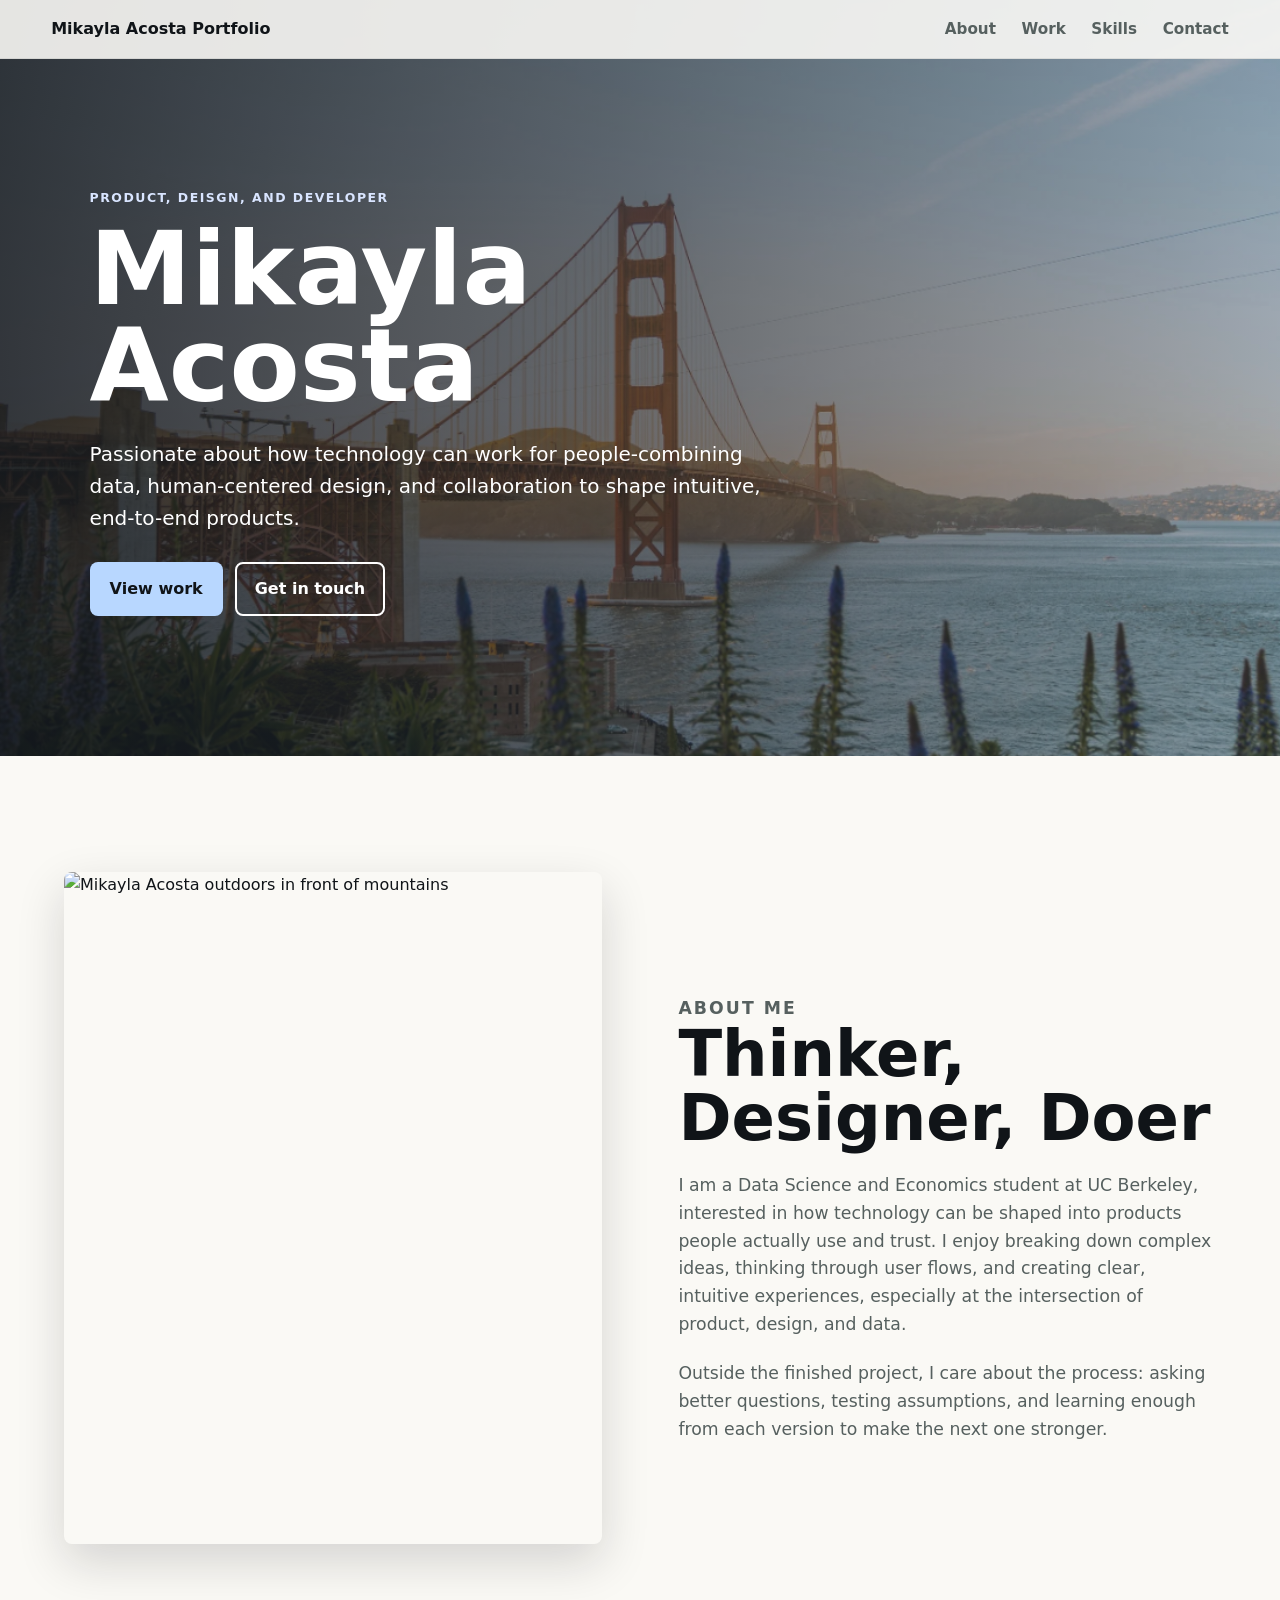
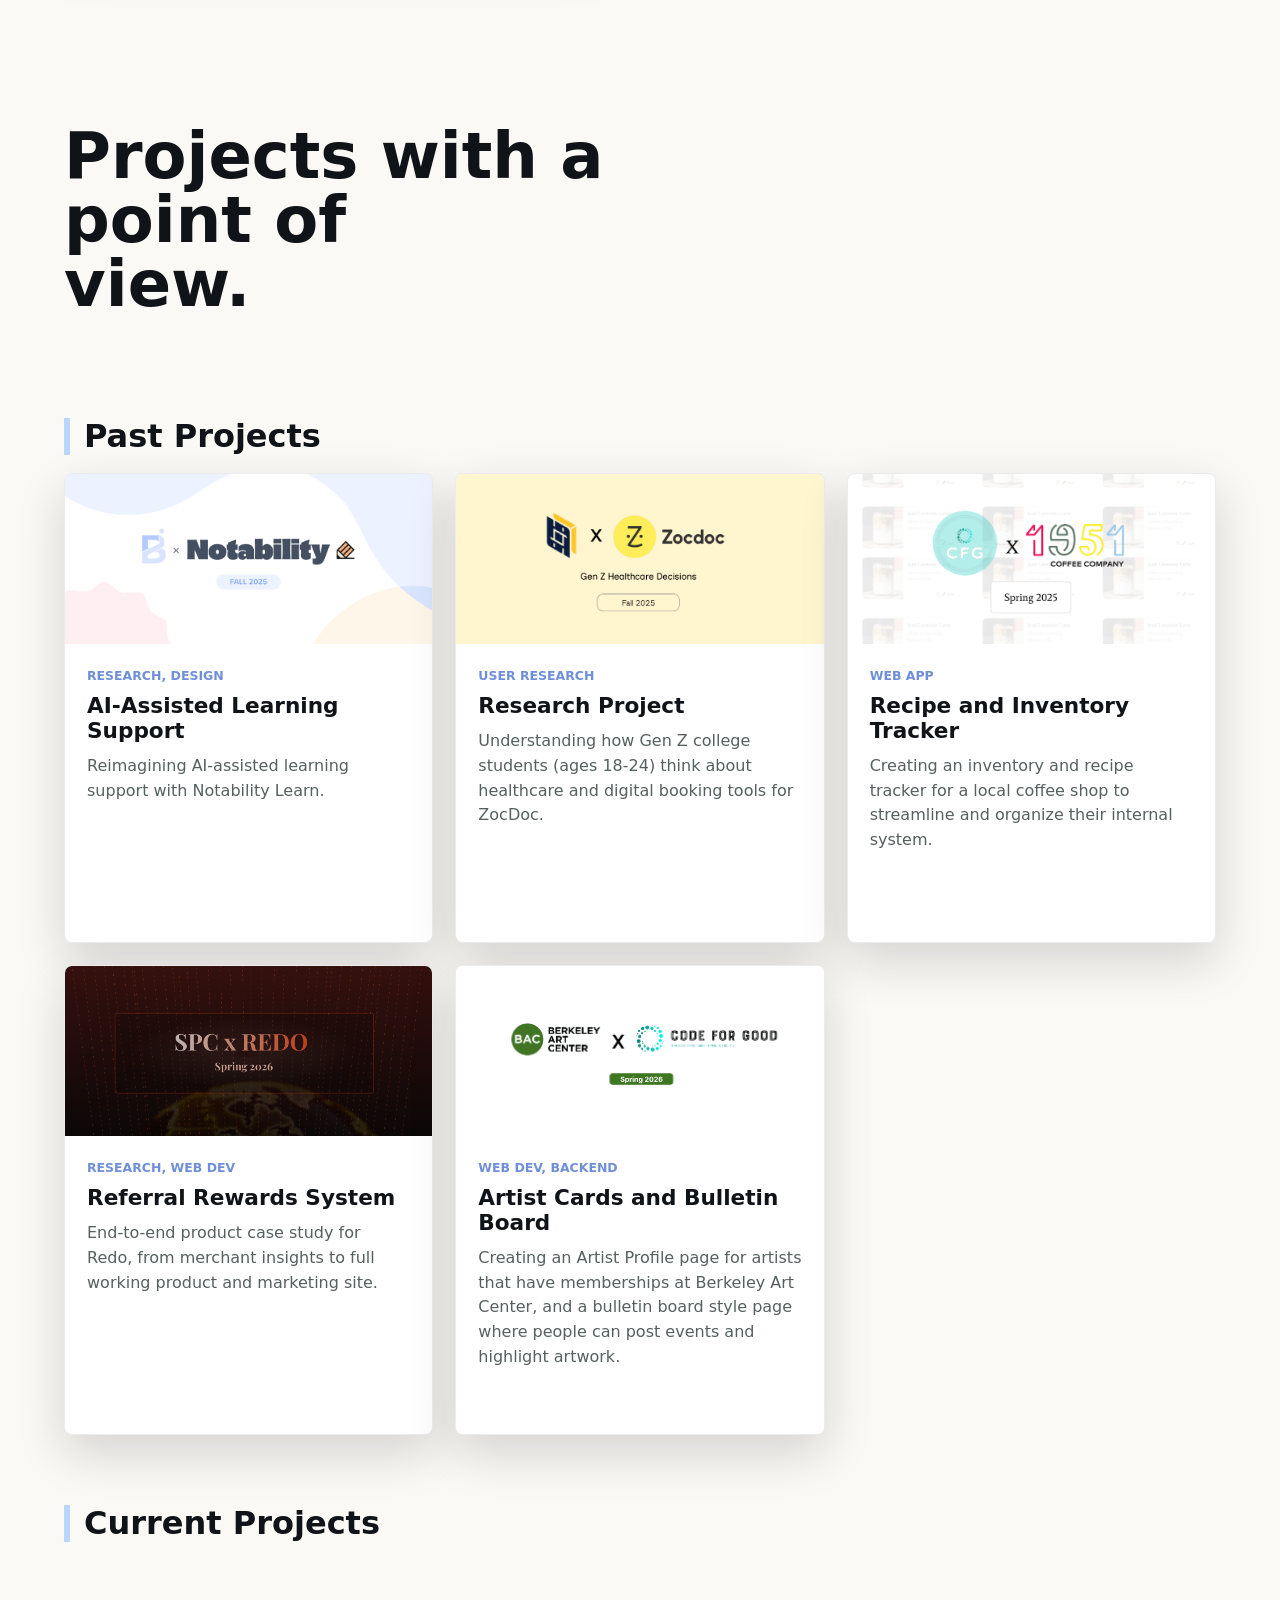
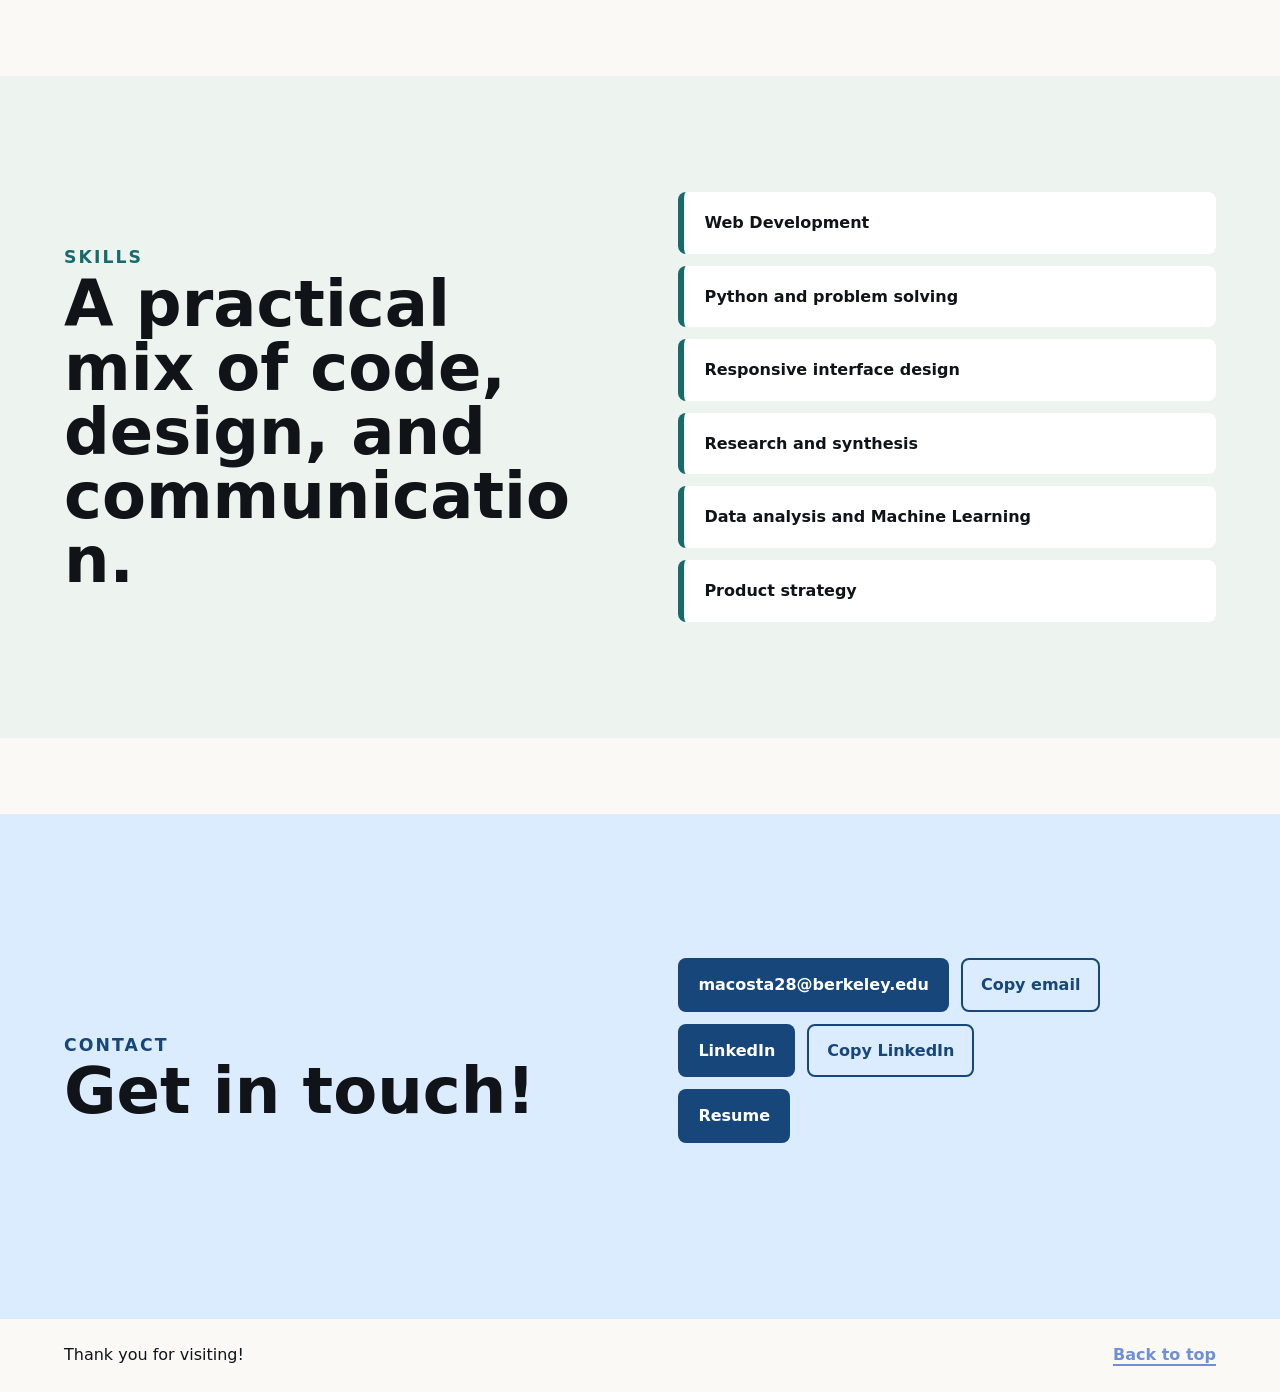
==== commit fc0998be: "Reclassify current projects on home page" ====
--- a/index.html
+++ b/index.html
@@ -78,7 +78,7 @@
           </div>
 
           <div class="project-groups">
-            <section class="project-category" aria-labelledby="past-projects-title">
+            <section class="project-category" data-project-category aria-labelledby="past-projects-title">
               <h3 class="category-title" id="past-projects-title">Past Projects</h3>
               <div class="project-grid">
                 <a class="project-card" href="projects/notability.html" aria-label="Open Notability project page">
@@ -163,12 +163,7 @@
                     </span>
                   </span>
                 </a>
-              </div>
-            </section>
-
-            <section class="project-category" aria-labelledby="current-projects-title">
-              <h3 class="category-title" id="current-projects-title">Current Projects</h3>
-              <div class="project-grid current-project-grid">
+
                 <a class="project-card" href="projects/study-sprint.html" aria-label="Open Referral Rewards System project page">
                   <span class="project-card-inner">
                     <span class="project-face project-front">
@@ -228,6 +223,11 @@
                   </span>
                 </a>
               </div>
+            </section>
+
+            <section class="project-category" data-project-category hidden aria-labelledby="current-projects-title">
+              <h3 class="category-title" id="current-projects-title">Current Projects</h3>
+              <div class="project-grid current-project-grid"></div>
             </section>
           </div>
         </div>
--- a/styles.css
+++ b/styles.css
@@ -950,6 +950,137 @@
   width: 100%;
 }
 
+.redo-method-grid,
+.redo-insight-grid,
+.redo-opportunity-grid,
+.redo-feature-grid,
+.redo-summary-grid {
+  display: grid;
+  gap: clamp(18px, 2.4vw, 28px);
+  grid-template-columns: repeat(3, minmax(0, 1fr));
+  margin-top: clamp(28px, 4vw, 44px);
+}
+
+.redo-opportunity-grid,
+.redo-feature-grid {
+  grid-template-columns: repeat(2, minmax(0, 1fr));
+}
+
+.redo-summary-grid {
+  align-self: stretch;
+  grid-template-columns: 1fr;
+  margin-top: 0;
+}
+
+.redo-method-grid article,
+.redo-insight-grid article,
+.redo-opportunity-grid article,
+.redo-feature-grid article,
+.redo-summary-grid article {
+  background: #f5f7ff;
+  border: 1px solid rgba(16, 20, 24, 0.08);
+  border-radius: 22px;
+  padding: clamp(20px, 2.6vw, 30px);
+}
+
+.redo-method-grid h3,
+.redo-insight-grid h3,
+.redo-opportunity-grid h3,
+.redo-feature-grid h3,
+.redo-summary-grid h3 {
+  font-size: clamp(1.2rem, 1.8vw, 1.5rem);
+  line-height: 1.14;
+  margin: 0 0 10px;
+}
+
+.redo-method-grid p,
+.redo-insight-grid p,
+.redo-opportunity-grid p,
+.redo-feature-grid p,
+.redo-summary-grid p {
+  color: var(--ink);
+  font-size: 1rem;
+  line-height: 1.45;
+  margin: 0;
+  max-width: none;
+}
+
+.wide-redo-media {
+  margin-top: clamp(26px, 4vw, 40px);
+}
+
+.wide-redo-media img {
+  box-shadow: 0 18px 46px rgba(16, 20, 24, 0.08);
+}
+
+.redo-gallery {
+  display: grid;
+  gap: clamp(18px, 2.4vw, 28px);
+  margin-top: clamp(28px, 4vw, 44px);
+}
+
+.redo-gallery.two-up {
+  grid-template-columns: repeat(2, minmax(0, 1fr));
+}
+
+.redo-gallery .media-frame img {
+  box-shadow: 0 18px 46px rgba(16, 20, 24, 0.08);
+}
+
+.redo-caption {
+  color: var(--ink);
+  font-size: clamp(1rem, 1.45vw, 1.08rem);
+  line-height: 1.55;
+  margin: clamp(18px, 2.5vw, 30px) 0 0;
+  max-width: 60rem;
+}
+
+.bac-grid {
+  display: grid;
+  gap: clamp(18px, 2.4vw, 28px);
+  grid-template-columns: repeat(3, minmax(0, 1fr));
+  margin-top: clamp(28px, 4vw, 44px);
+}
+
+.bac-grid article {
+  background: #f7f5ef;
+  border: 1px solid rgba(16, 20, 24, 0.08);
+  border-radius: 22px;
+  padding: clamp(20px, 2.6vw, 30px);
+}
+
+.bac-grid h3 {
+  font-size: clamp(1.2rem, 1.8vw, 1.5rem);
+  line-height: 1.14;
+  margin: 0 0 10px;
+}
+
+.bac-grid p {
+  color: var(--ink);
+  font-size: 1rem;
+  line-height: 1.45;
+  margin: 0;
+  max-width: none;
+}
+
+.bac-gallery {
+  display: grid;
+  gap: clamp(18px, 2.4vw, 28px);
+  margin-top: clamp(18px, 2.6vw, 28px);
+}
+
+.bac-gallery.two-up {
+  grid-template-columns: repeat(2, minmax(0, 1fr));
+}
+
+.bac-gallery.three-up {
+  grid-template-columns: repeat(3, minmax(0, 1fr));
+}
+
+.bac-gallery .media-frame img {
+  box-shadow: 0 18px 46px rgba(16, 20, 24, 0.08);
+}
+
 .initial-takeaways-section {
   align-content: center;
   min-height: min(760px, calc(100vh - 88px));
@@ -1710,6 +1841,14 @@
   .method-grid,
   .why-grid,
   .approach-timeline,
+  .redo-method-grid,
+  .redo-insight-grid,
+  .redo-opportunity-grid,
+  .redo-feature-grid,
+  .bac-grid,
+  .bac-gallery.two-up,
+  .bac-gallery.three-up,
+  .redo-gallery.two-up,
   .prototype-flow-top,
   .solution-grid,
   .media-row,
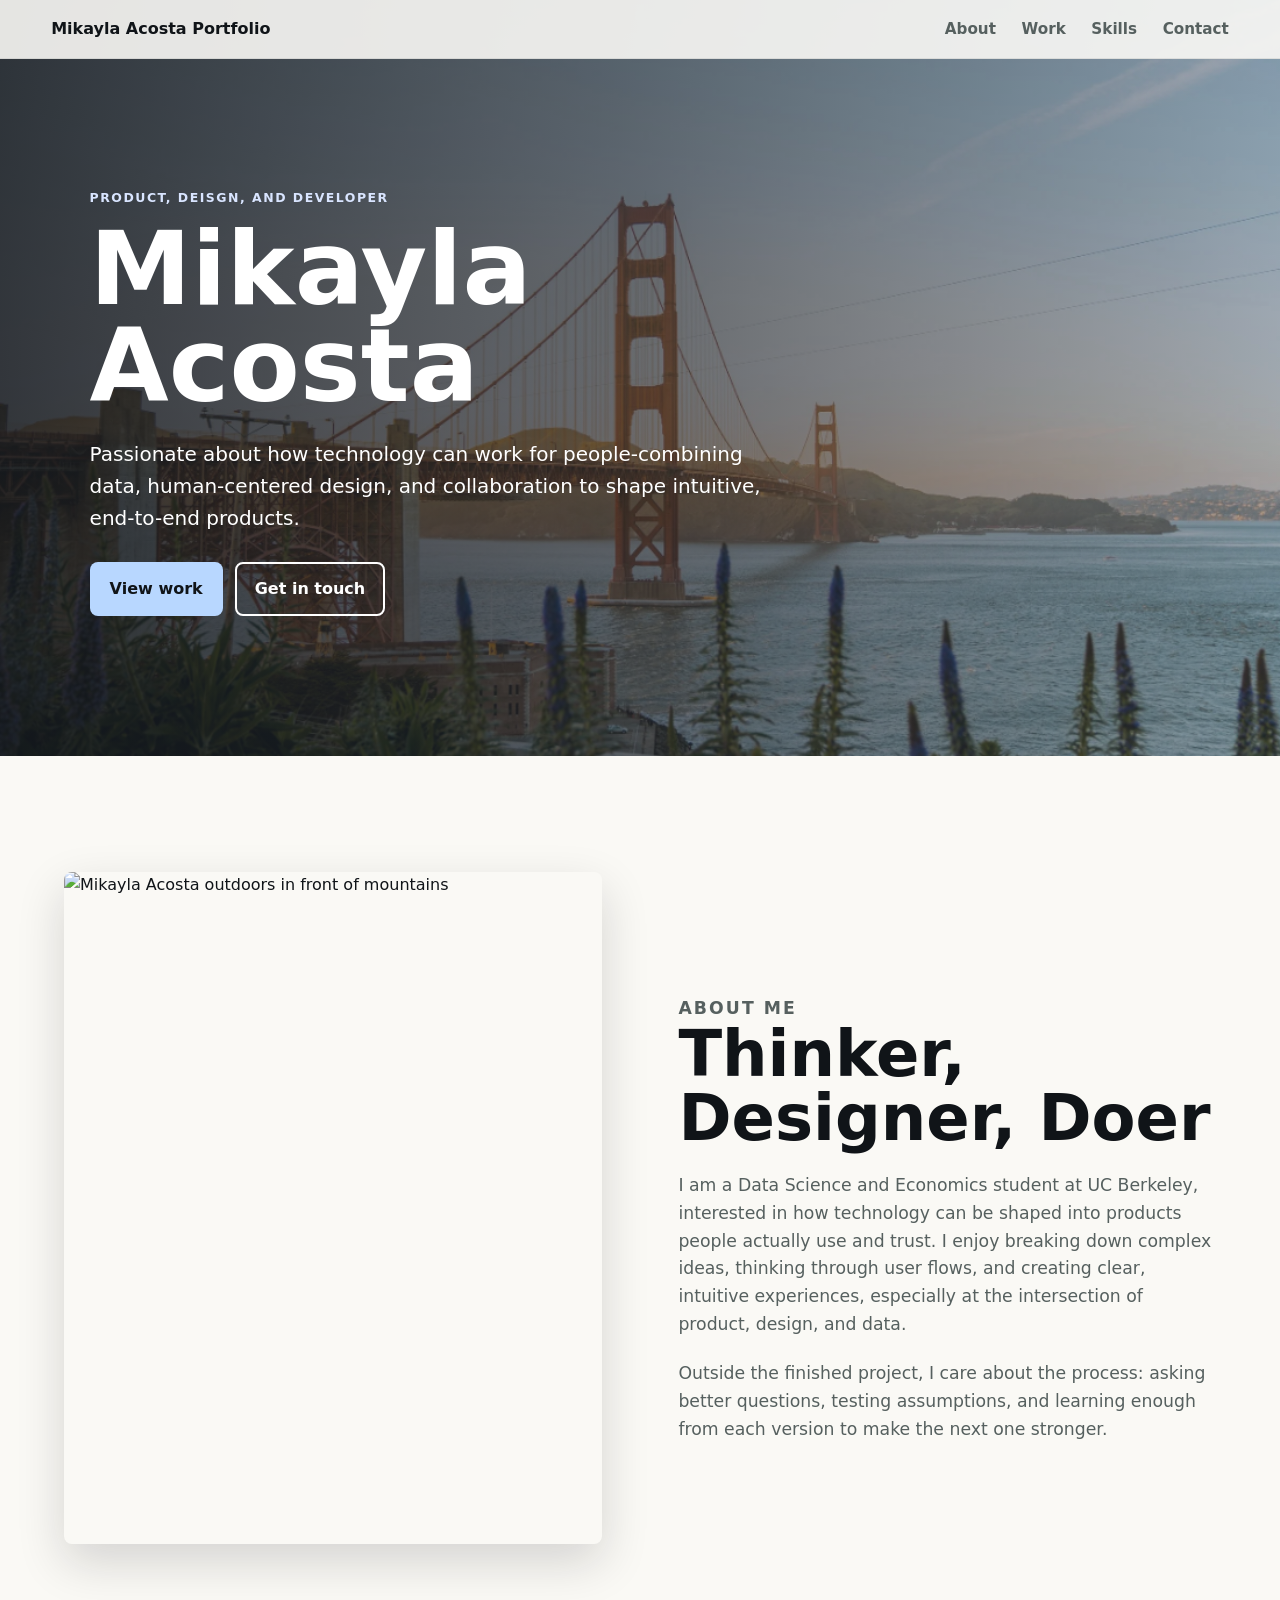
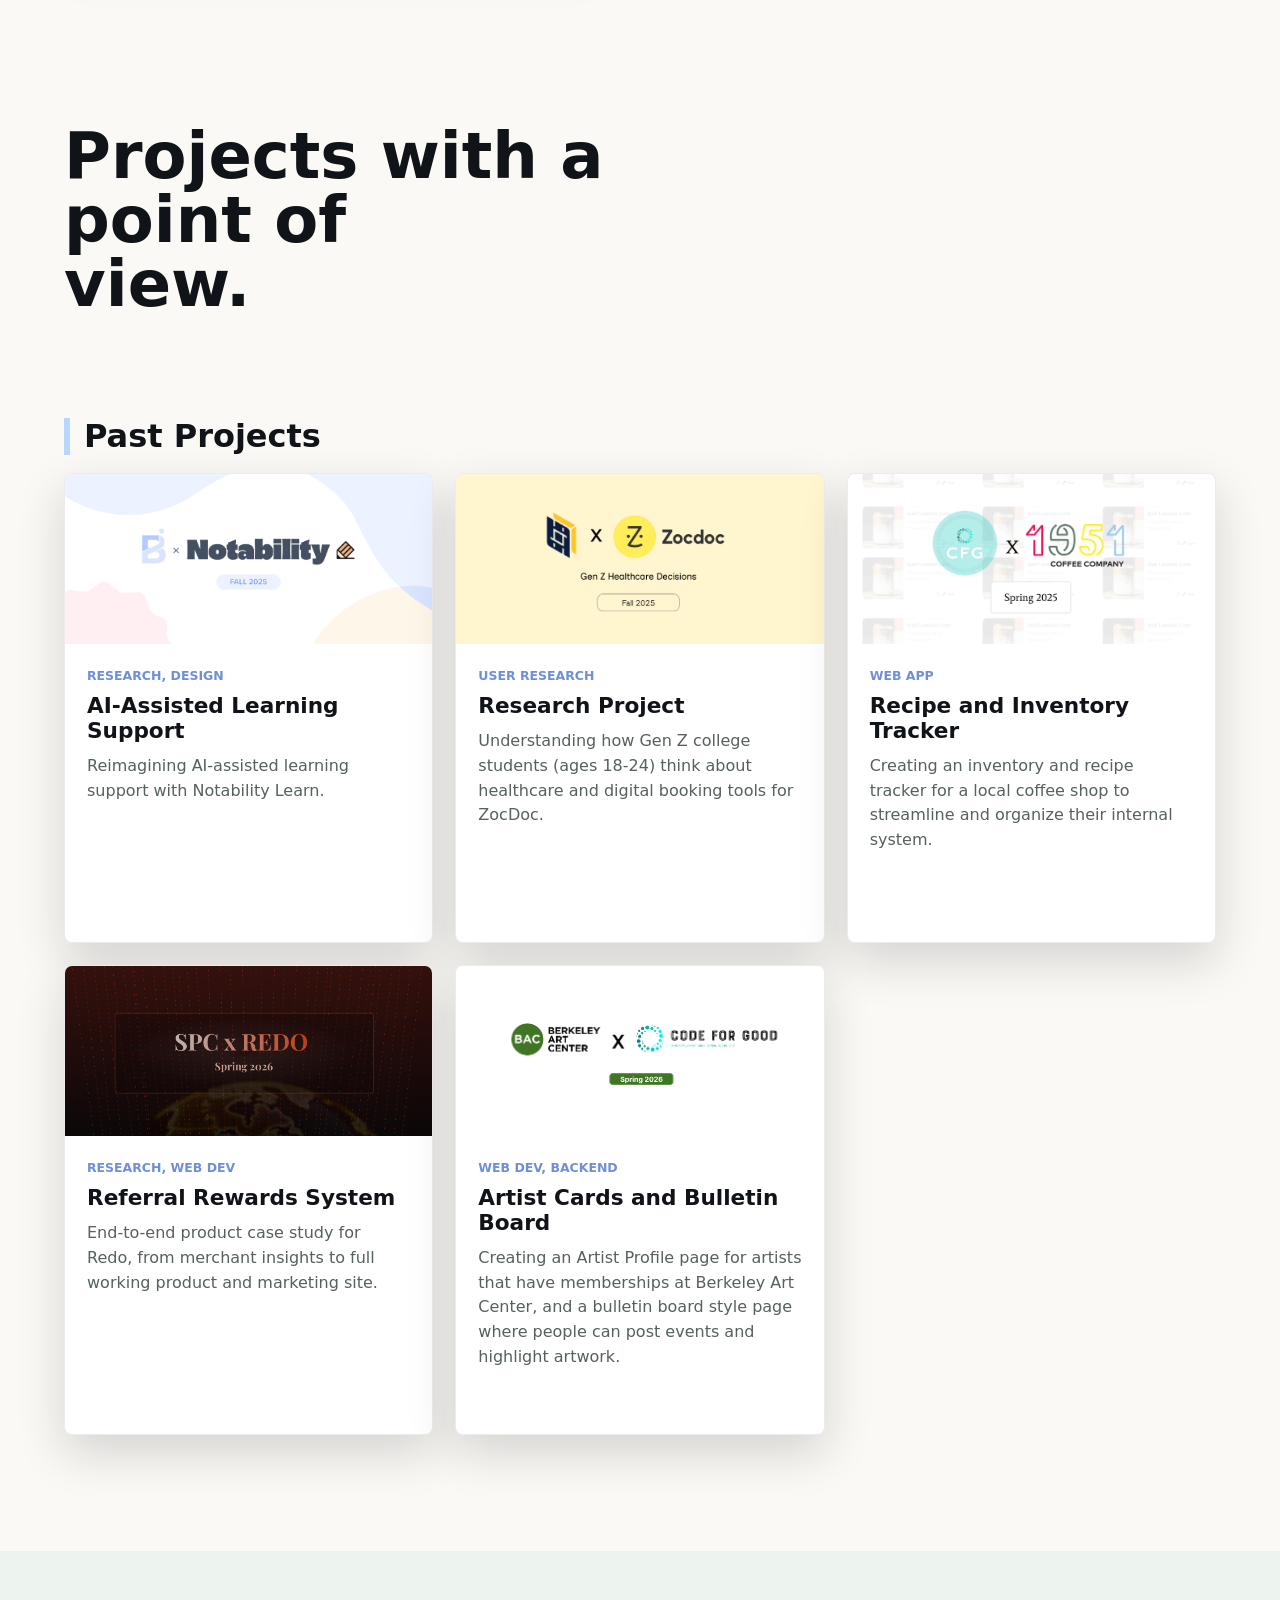
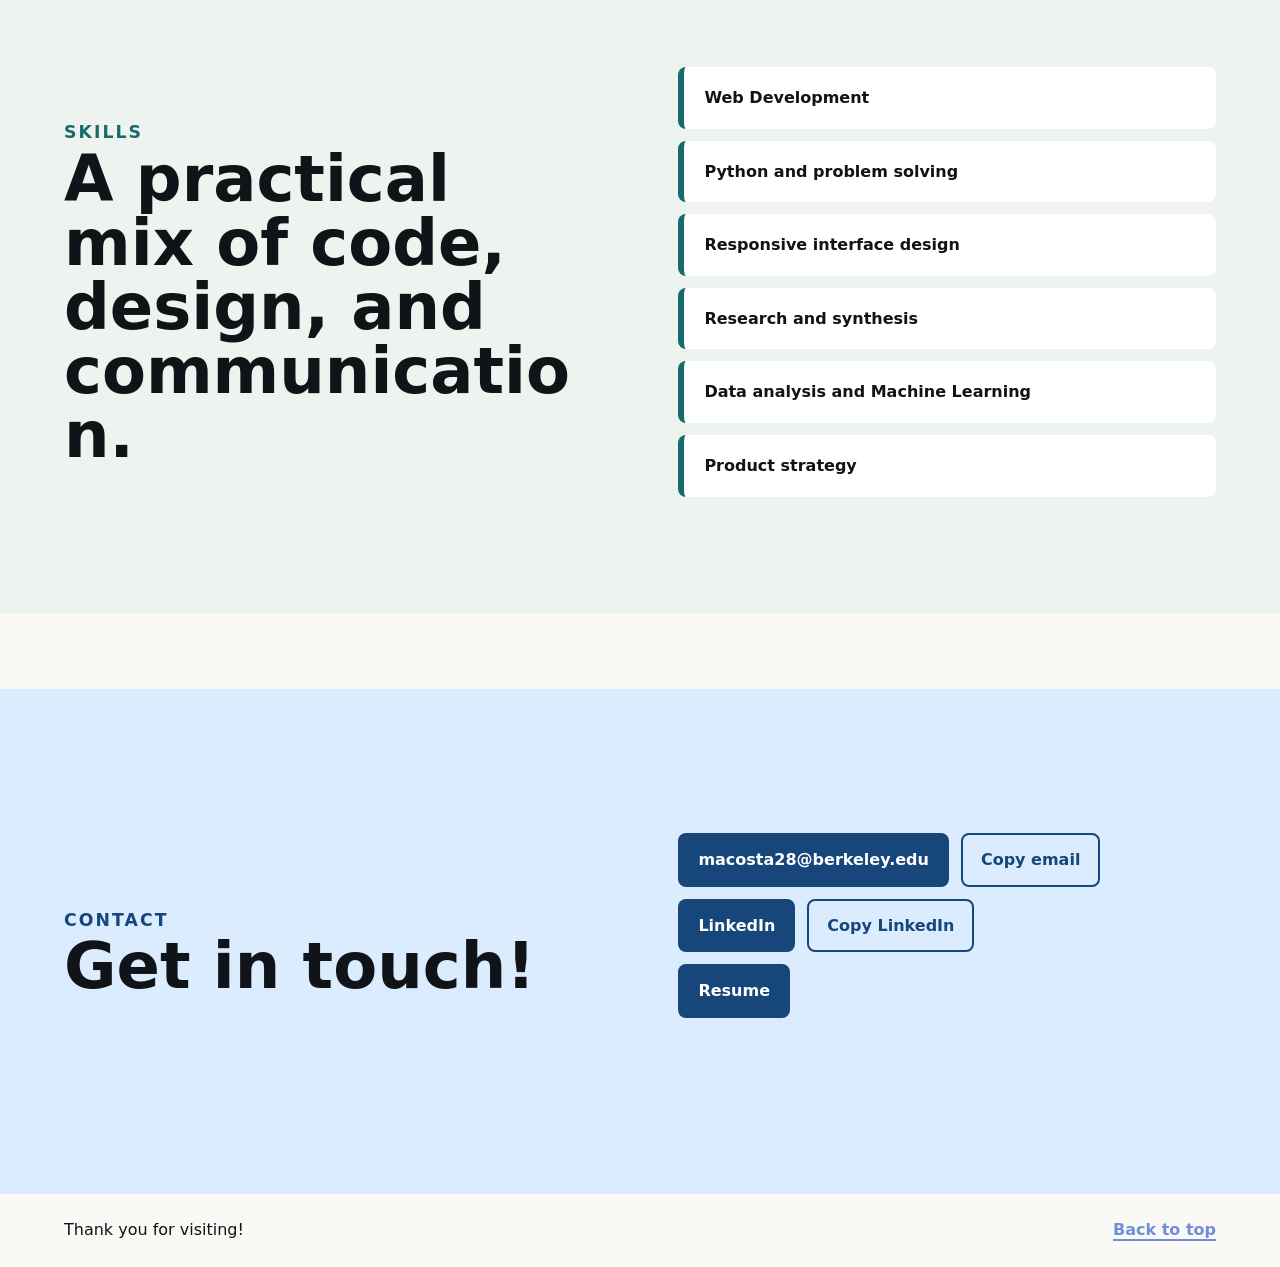
==== commit 043df473: "Remove empty current projects section" ====
--- a/index.html
+++ b/index.html
@@ -225,10 +225,6 @@
               </div>
             </section>
 
-            <section class="project-category" data-project-category hidden aria-labelledby="current-projects-title">
-              <h3 class="category-title" id="current-projects-title">Current Projects</h3>
-              <div class="project-grid current-project-grid"></div>
-            </section>
           </div>
         </div>
       </section>
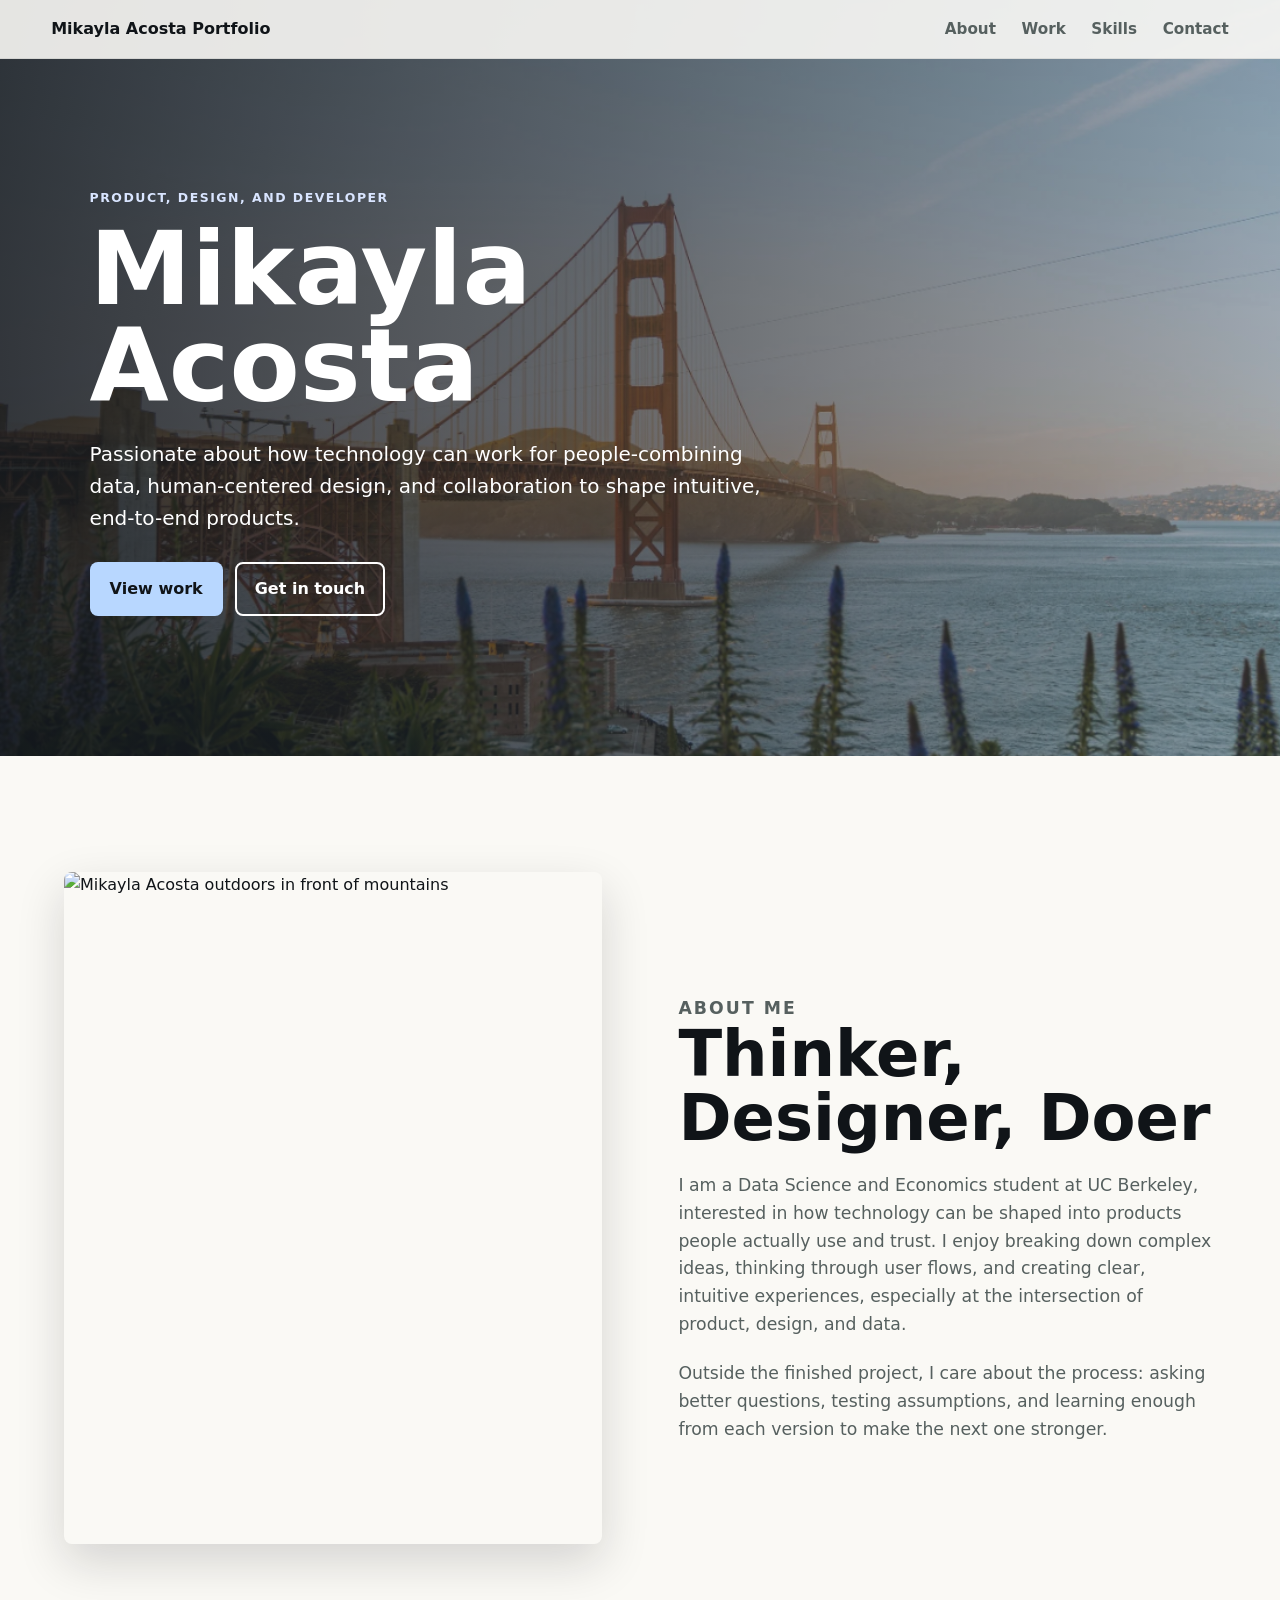
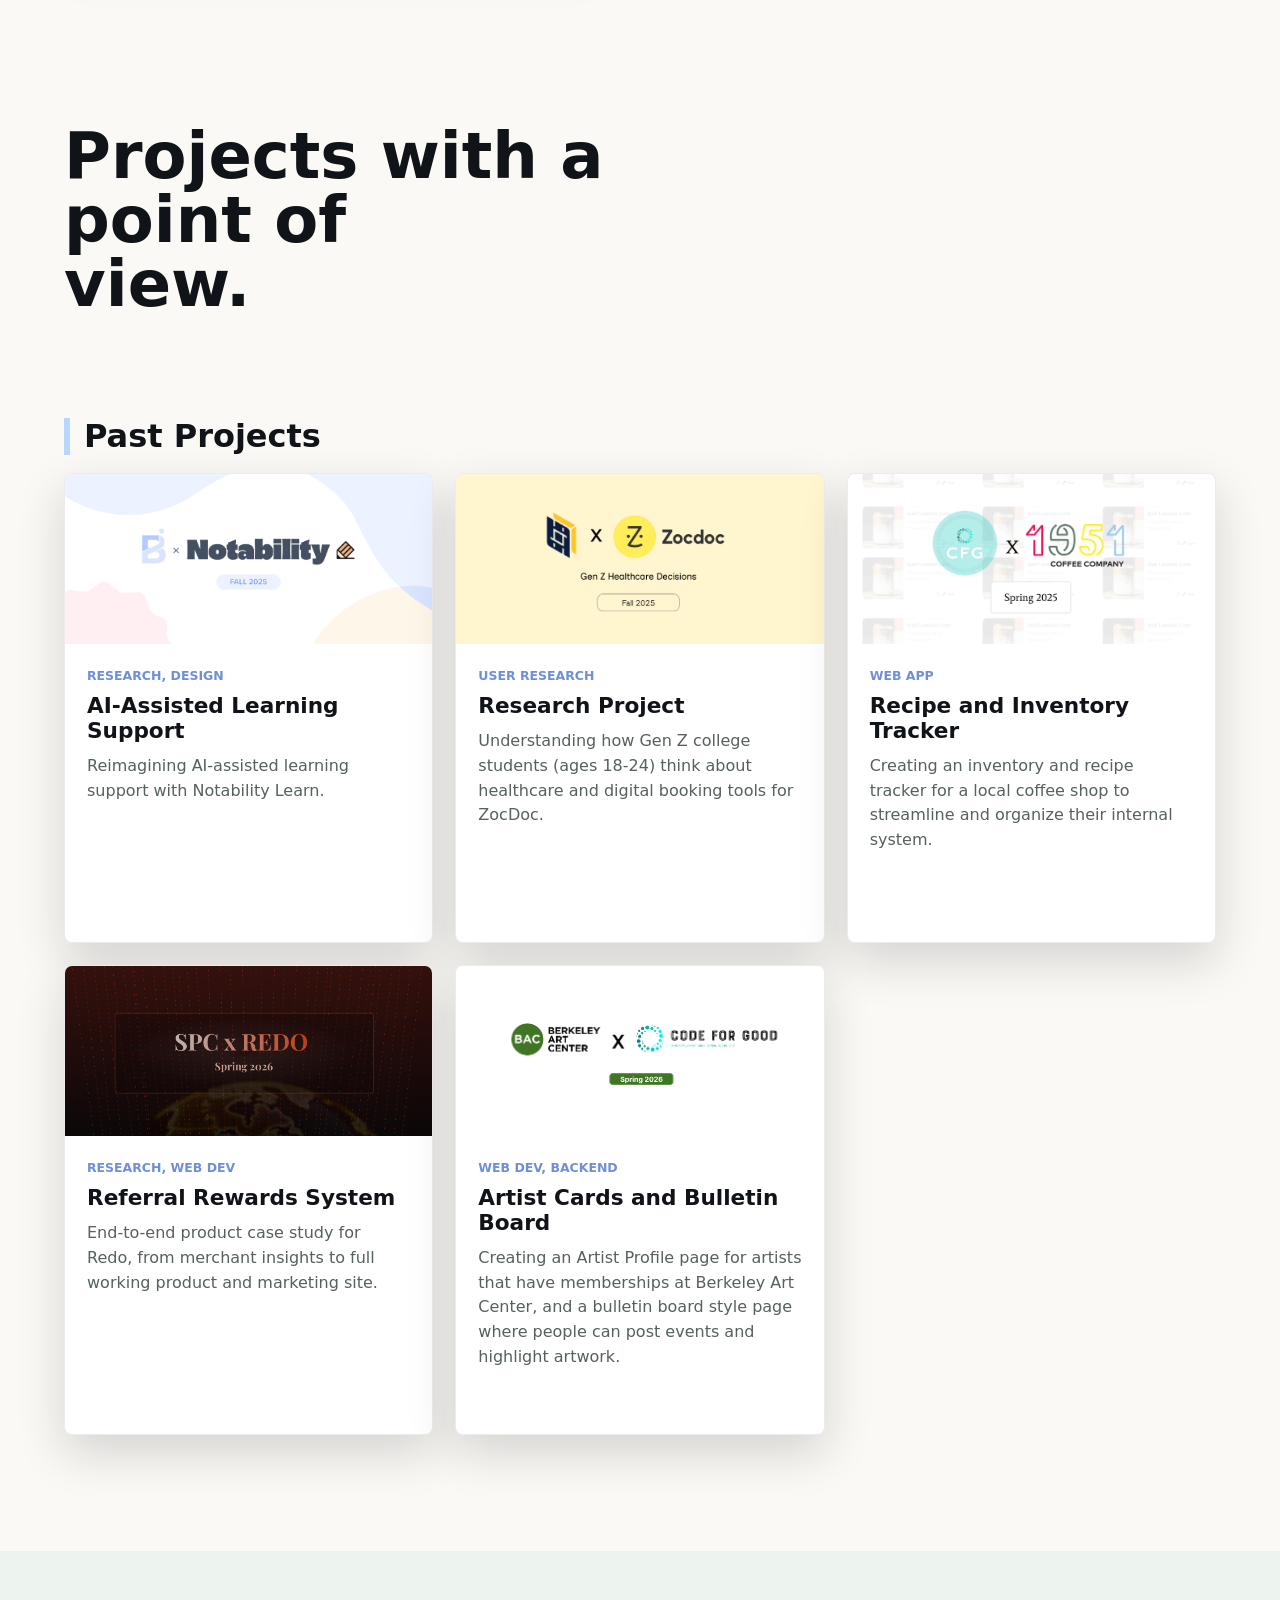
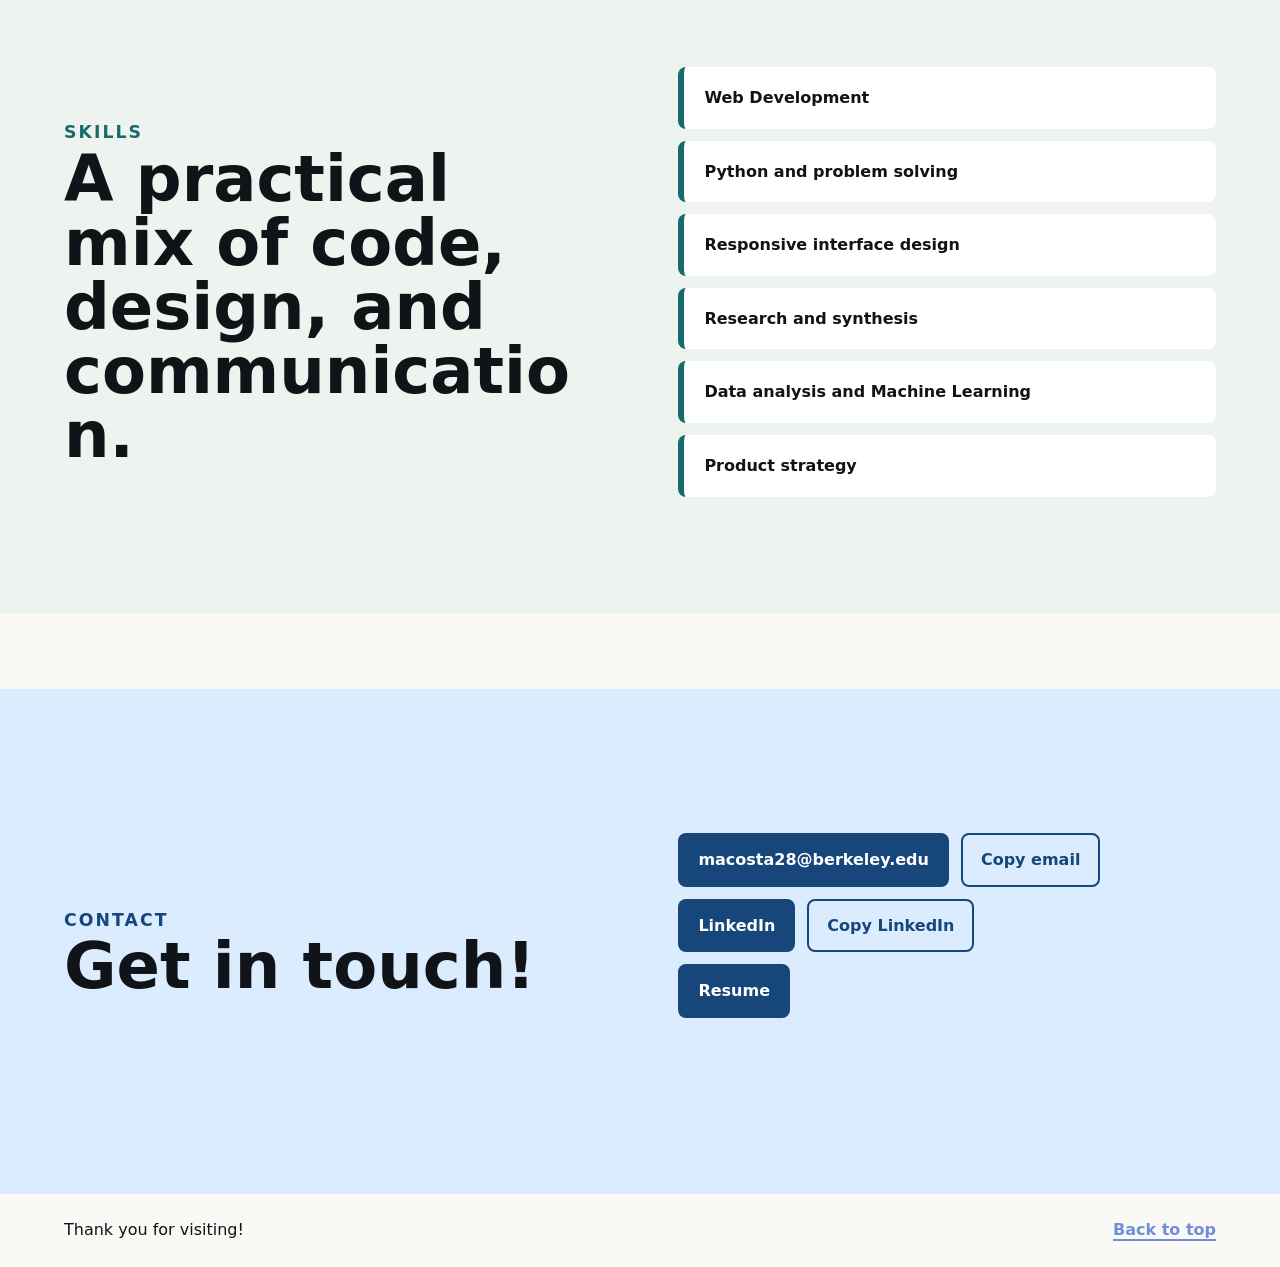
==== commit 2bb9e9da: "Fix typo in eyebrow text in index.htmlFix homepage tagline spelling" ====
--- a/index.html
+++ b/index.html
@@ -31,7 +31,7 @@
         />
         <div class="hero-scrim"></div>
         <div class="hero-content">
-          <p class="eyebrow">Product, Deisgn, And Developer</p>
+          <p class="eyebrow">Product, Design, And Developer</p>
           <h1 id="hero-title">Mikayla Acosta</h1>
           <p class="hero-copy">
             Passionate about how technology can work for people-combining data, human-centered
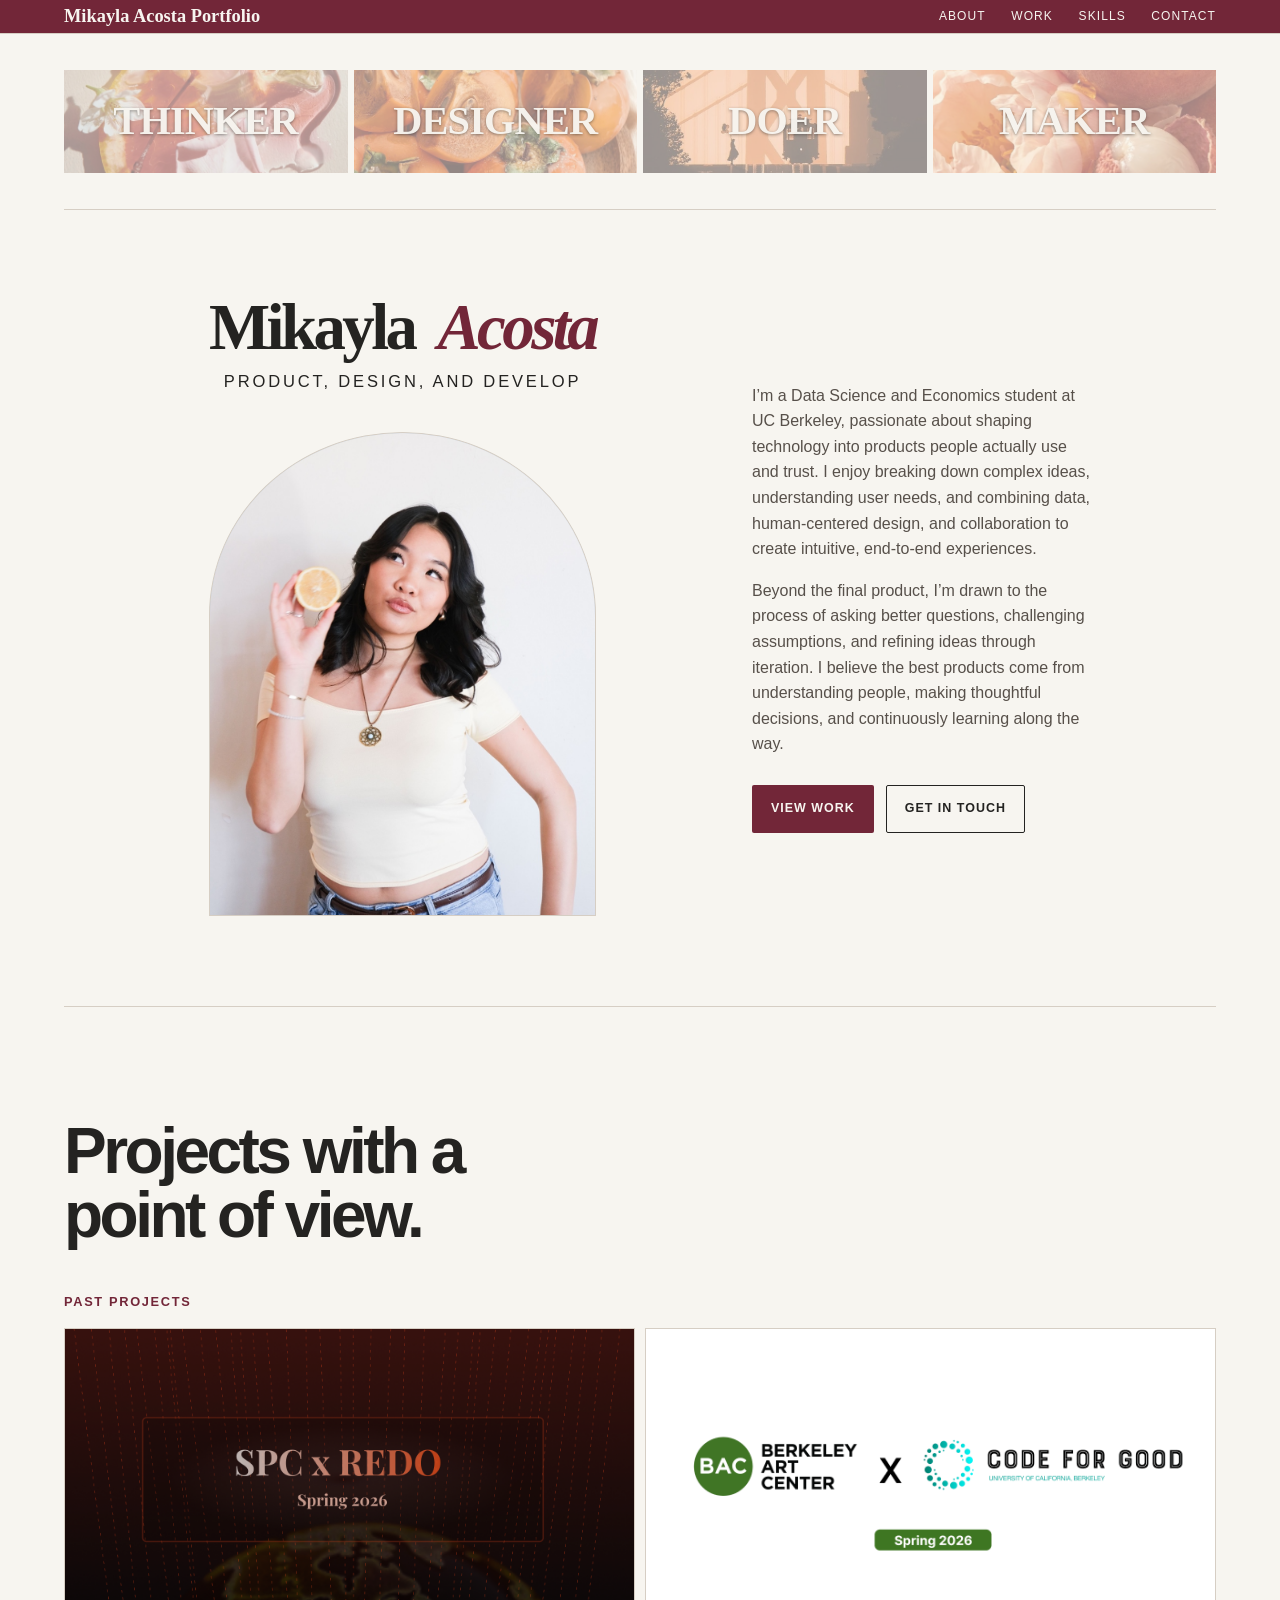
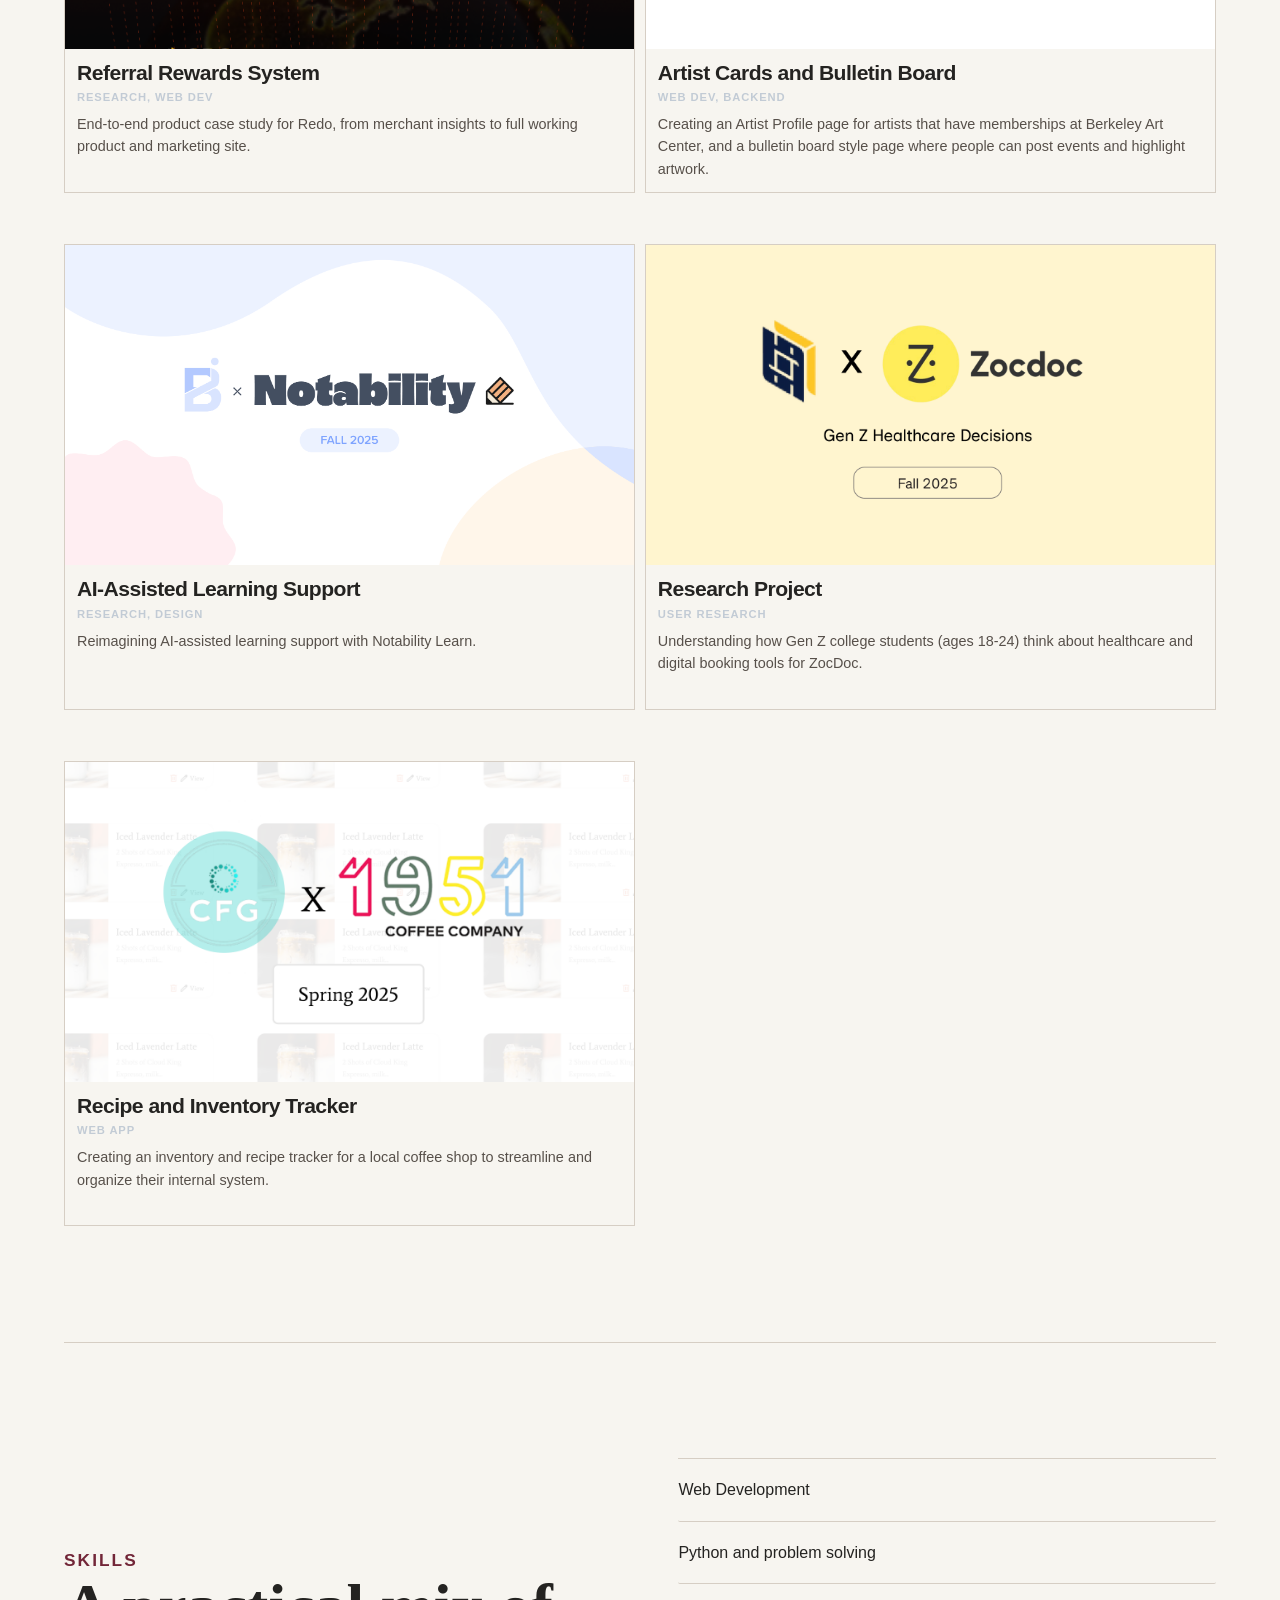
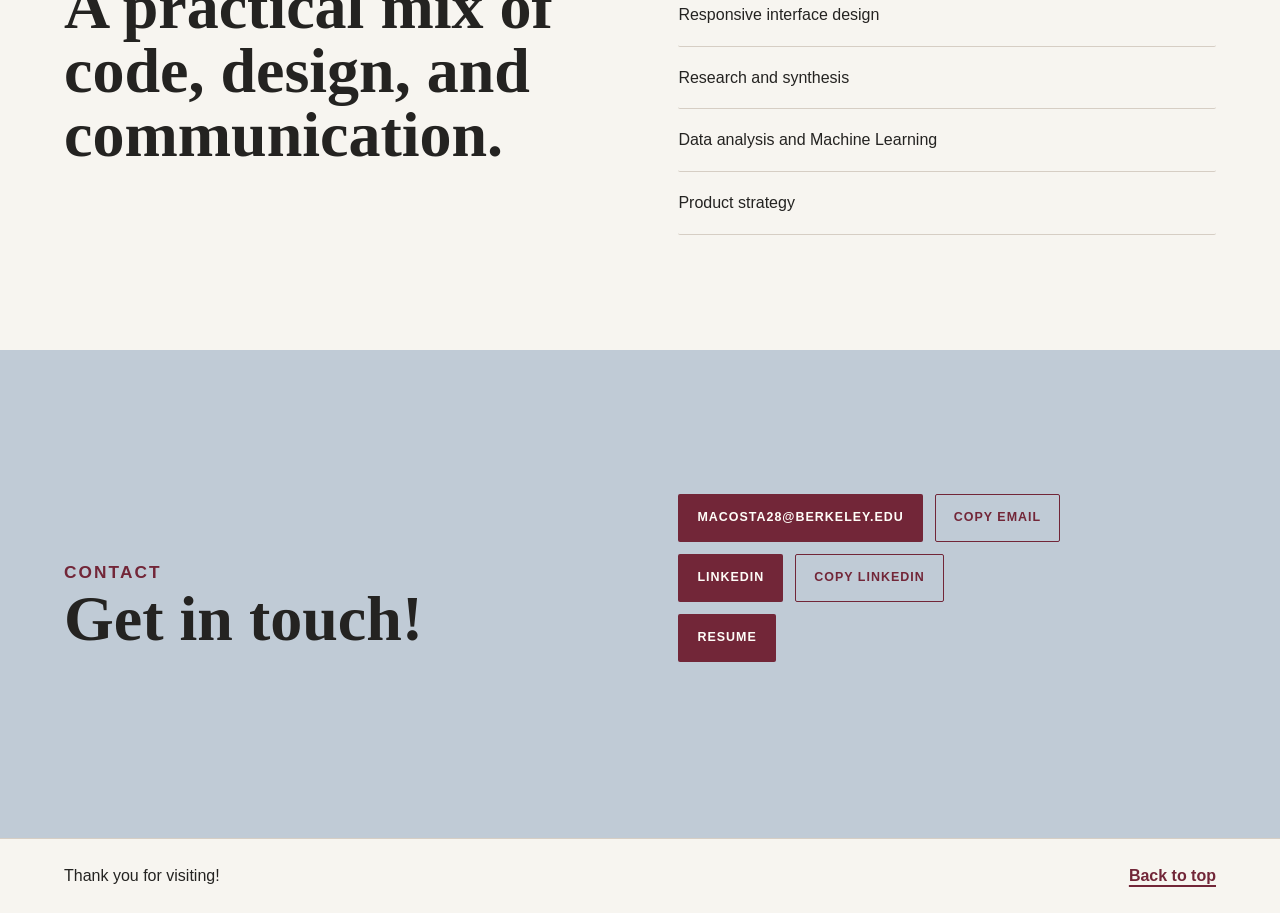
==== commit 0a4e0524: "Refresh portfolio homepage design and project cards" ====
--- a/index.html
+++ b/index.html
@@ -10,8 +10,9 @@
     />
     <link rel="preconnect" href="https://images.unsplash.com" />
     <link rel="stylesheet" href="styles.css" />
+    <link rel="stylesheet" href="home.css" />
   </head>
-  <body>
+  <body class="editorial-home">
     <header class="site-header" data-header>
       <a class="brand" href="#top" aria-label="Mikayla Acosta Portfolio home">Mikayla Acosta Portfolio</a>
       <nav class="nav-links" aria-label="Primary navigation">
@@ -23,50 +24,56 @@
     </header>
 
     <main id="top">
-      <section class="hero" aria-labelledby="hero-title">
-        <img
-          class="hero-image"
-          src="assets/home-golden-gate-hero.png"
-          alt="Golden Gate Bridge over the water at sunset"
-        />
-        <div class="hero-scrim"></div>
-        <div class="hero-content">
-          <p class="eyebrow">Product, Design, And Developer</p>
-          <h1 id="hero-title">Mikayla Acosta</h1>
-          <p class="hero-copy">
-            Passionate about how technology can work for people-combining data, human-centered
-            design, and collaboration to shape intuitive, end-to-end products.
-          </p>
-          <div class="hero-actions" aria-label="Portfolio actions">
-            <a class="button primary" href="#work">View work</a>
-            <a class="button secondary" href="#contact">Get in touch</a>
-          </div>
-        </div>
-      </section>
-
-      <section class="section about-section" id="about" aria-labelledby="about-title">
-        <div class="section-inner about-grid">
-          <img
-            src="assets/about-mikayla.jpeg"
-            alt="Mikayla Acosta outdoors in front of mountains"
-          />
-          <div>
-            <p class="eyebrow">About Me</p>
-            <h2 id="about-title">Thinker, Designer, Doer</h2>
+      <div class="editorial-spreads">
+        <section class="editorial-spread editorial-spread--banner" aria-label="Image collage">
+          <div class="editorial-mosaic">
+            <div class="editorial-banner-tile">
+              <img src="assets/banner-citrus.jpg" alt="" />
+              <span>Thinker</span>
+            </div>
+            <div class="editorial-banner-tile">
+              <img src="assets/banner-persimmons.jpg" alt="" />
+              <span>Designer</span>
+            </div>
+            <div class="editorial-banner-tile">
+              <img class="banner-image-bottom" src="assets/banner-doer-sunset.png" alt="" />
+              <span>Doer</span>
+            </div>
+            <div class="editorial-banner-tile">
+              <img src="assets/banner-lychee.jpg" alt="" />
+              <span>Maker</span>
+            </div>
+          </div>
+        </section>
+
+        <section class="editorial-spread editorial-spread--notes" id="about" aria-labelledby="notes-template-title">
+          <div class="editorial-spread-lead">
+            <div class="editorial-nameplate">
+              <h1 id="notes-template-title">Mikayla <em>Acosta</em></h1>
+              <p>PRODUCT, DESIGN, AND DEVELOP</p>
+            </div>
+            <img class="editorial-image editorial-image--arch" src="assets/home-portrait-lemon.jpg" alt="Mikayla Acosta holding a lemon slice" />
+          </div>
+          <div class="editorial-notes">
             <p>
-              I am a Data Science and Economics student at UC Berkeley, interested in how technology
-              can be shaped into products people actually use and trust. I enjoy breaking down complex
-              ideas, thinking through user flows, and creating clear, intuitive experiences, especially
-              at the intersection of product, design, and data.
+              I&rsquo;m a Data Science and Economics student at UC Berkeley, passionate about shaping
+              technology into products people actually use and trust. I enjoy breaking down complex
+              ideas, understanding user needs, and combining data, human-centered design, and
+              collaboration to create intuitive, end-to-end experiences.
             </p>
             <p>
-              Outside the finished project, I care about the process: asking better questions,
-              testing assumptions, and learning enough from each version to make the next one
-              stronger.
+              Beyond the final product, I&rsquo;m drawn to the process of asking better questions,
+              challenging assumptions, and refining ideas through iteration. I believe the best
+              products come from understanding people, making thoughtful decisions, and continuously
+              learning along the way.
             </p>
-          </div>
-        </div>
-      </section>
+            <div class="hero-actions" role="group" aria-label="Portfolio actions">
+              <a class="button primary" href="#work">View work</a>
+              <a class="button secondary" href="#contact">Get in touch</a>
+            </div>
+          </div>
+        </section>
+      </div>
 
       <section class="section" id="work" aria-labelledby="work-title">
         <div class="section-inner">
@@ -81,89 +88,6 @@
             <section class="project-category" data-project-category aria-labelledby="past-projects-title">
               <h3 class="category-title" id="past-projects-title">Past Projects</h3>
               <div class="project-grid">
-                <a class="project-card" href="projects/notability.html" aria-label="Open Notability project page">
-                  <span class="project-card-inner">
-                    <span class="project-face project-front">
-                      <img
-                        src="assets/notability-hero-cover.png"
-                        alt="Balsamiq and Notability Fall 2025 project cover"
-                      />
-                      <span class="project-body">
-                        <span class="project-type">Research, Design</span>
-                        <span class="project-title">AI-Assisted Learning Support</span>
-                        <span class="project-summary">
-                          Reimagining AI-assisted learning support with Notability Learn.
-                        </span>
-                      </span>
-                    </span>
-                    <span class="project-face project-back">
-                      <span class="project-type">Overview</span>
-                      <span class="project-title">Notability Learn</span>
-                      <span class="project-summary">
-                        A UX research and prototyping project focused on accessible, motivating
-                        study support inside an existing note-taking product.
-                      </span>
-                      <span class="project-hint">Click to read the full case study</span>
-                    </span>
-                  </span>
-                </a>
-
-                <a class="project-card" href="projects/portfolio-system.html" aria-label="Open Research Project page">
-                  <span class="project-card-inner">
-                    <span class="project-face project-front">
-                      <img
-                        src="assets/zocdoc-healthcare-decisions-wide.png"
-                        alt="Zocdoc Gen Z Healthcare Decisions project cover"
-                      />
-                      <span class="project-body">
-                        <span class="project-type">User Research</span>
-                        <span class="project-title">Research Project</span>
-                        <span class="project-summary">
-                          Understanding how Gen Z college students (ages 18-24) think about
-                          healthcare and digital booking tools for ZocDoc.
-                        </span>
-                      </span>
-                    </span>
-                    <span class="project-face project-back">
-                      <span class="project-type">Overview</span>
-                      <span class="project-title">Research Project</span>
-                      <span class="project-summary">
-                        Understanding how Gen Z college students think about healthcare access,
-                        trust, and digital booking tools for ZocDoc.
-                      </span>
-                      <span class="project-hint">Click to read the full case study</span>
-                    </span>
-                  </span>
-                </a>
-
-                <a class="project-card" href="projects/campus-planner.html" aria-label="Open Recipe and Inventory Tracker project page">
-                  <span class="project-card-inner">
-                    <span class="project-face project-front">
-                      <img
-                        src="assets/coffee-inventory-cover.png"
-                        alt="Coffee company inventory tracker project cover"
-                      />
-                      <span class="project-body">
-                        <span class="project-type">Web App</span>
-                        <span class="project-title">Recipe and Inventory Tracker</span>
-                        <span class="project-summary">
-                          Creating an inventory and recipe tracker for a local coffee shop to
-                          streamline and organize their internal system.
-                        </span>
-                      </span>
-                    </span>
-                    <span class="project-face project-back">
-                      <span class="project-type">Overview</span>
-                      <span class="project-title">Recipe and Inventory Tracker</span>
-                      <span class="project-summary">
-                        Built to keep recipes, supplies, and inventory needs easier to track in one
-                        organized system.
-                      </span>
-                      <span class="project-hint">Click to read the full case study</span>
-                    </span>
-                  </span>
-                </a>
-
                 <a class="project-card" href="projects/study-sprint.html" aria-label="Open Referral Rewards System project page">
                   <span class="project-card-inner">
                     <span class="project-face project-front">
@@ -217,6 +141,89 @@
                       <span class="project-summary">
                         A web development project for artist profiles, event posts, and featured
                         artwork within a community arts platform.
+                      </span>
+                      <span class="project-hint">Click to read the full case study</span>
+                    </span>
+                  </span>
+                </a>
+
+                <a class="project-card" href="projects/notability.html" aria-label="Open Notability project page">
+                  <span class="project-card-inner">
+                    <span class="project-face project-front">
+                      <img
+                        src="assets/notability-hero-cover.png"
+                        alt="Balsamiq and Notability Fall 2025 project cover"
+                      />
+                      <span class="project-body">
+                        <span class="project-type">Research, Design</span>
+                        <span class="project-title">AI-Assisted Learning Support</span>
+                        <span class="project-summary">
+                          Reimagining AI-assisted learning support with Notability Learn.
+                        </span>
+                      </span>
+                    </span>
+                    <span class="project-face project-back">
+                      <span class="project-type">Overview</span>
+                      <span class="project-title">Notability Learn</span>
+                      <span class="project-summary">
+                        A UX research and prototyping project focused on accessible, motivating
+                        study support inside an existing note-taking product.
+                      </span>
+                      <span class="project-hint">Click to read the full case study</span>
+                    </span>
+                  </span>
+                </a>
+
+                <a class="project-card" href="projects/portfolio-system.html" aria-label="Open Research Project page">
+                  <span class="project-card-inner">
+                    <span class="project-face project-front">
+                      <img
+                        src="assets/zocdoc-healthcare-decisions-wide.png"
+                        alt="Zocdoc Gen Z Healthcare Decisions project cover"
+                      />
+                      <span class="project-body">
+                        <span class="project-type">User Research</span>
+                        <span class="project-title">Research Project</span>
+                        <span class="project-summary">
+                          Understanding how Gen Z college students (ages 18-24) think about
+                          healthcare and digital booking tools for ZocDoc.
+                        </span>
+                      </span>
+                    </span>
+                    <span class="project-face project-back">
+                      <span class="project-type">Overview</span>
+                      <span class="project-title">Research Project</span>
+                      <span class="project-summary">
+                        Understanding how Gen Z college students think about healthcare access,
+                        trust, and digital booking tools for ZocDoc.
+                      </span>
+                      <span class="project-hint">Click to read the full case study</span>
+                    </span>
+                  </span>
+                </a>
+
+                <a class="project-card" href="projects/campus-planner.html" aria-label="Open Recipe and Inventory Tracker project page">
+                  <span class="project-card-inner">
+                    <span class="project-face project-front">
+                      <img
+                        src="assets/coffee-inventory-cover.png"
+                        alt="Coffee company inventory tracker project cover"
+                      />
+                      <span class="project-body">
+                        <span class="project-type">Web App</span>
+                        <span class="project-title">Recipe and Inventory Tracker</span>
+                        <span class="project-summary">
+                          Creating an inventory and recipe tracker for a local coffee shop to
+                          streamline and organize their internal system.
+                        </span>
+                      </span>
+                    </span>
+                    <span class="project-face project-back">
+                      <span class="project-type">Overview</span>
+                      <span class="project-title">Recipe and Inventory Tracker</span>
+                      <span class="project-summary">
+                        Built to keep recipes, supplies, and inventory needs easier to track in one
+                        organized system.
                       </span>
                       <span class="project-hint">Click to read the full case study</span>
                     </span>
--- a/styles.css
+++ b/styles.css
@@ -1,14 +1,17 @@
 :root {
-  --ink: #101418;
-  --paper: #faf9f5;
-  --white: #ffffff;
-  --mist: #e9ece7;
-  --teal: #6f8fd8;
-  --coral: #7d9be8;
-  --mustard: #f4d66d;
-  --text-muted: #56605f;
-  --media-radius: 8px;
-  --shadow: 0 18px 48px rgba(16, 20, 24, 0.16);
+  --ink: #242321;
+  --paper: #f7f5f0;
+  --white: #fffdf8;
+  --cloud: #c0cbd6;
+  --wine: #722638;
+  --wash: #eee9e1;
+  --rule: #d6cec4;
+  --text-muted: #57504a;
+  --muted: var(--text-muted);
+  --display-font: "Bodoni 72", "Bodoni MT", Didot, Georgia, serif;
+  --body-font: "Avenir Next", "Gill Sans", "Trebuchet MS", sans-serif;
+  --media-radius: 2px;
+  --shadow: 0 5px 14px rgba(36, 35, 33, 0.08);
 }
 
 * {
@@ -23,8 +26,7 @@
   margin: 0;
   background: var(--paper);
   color: var(--ink);
-  font-family:
-    Inter, ui-sans-serif, system-ui, -apple-system, BlinkMacSystemFont, "Segoe UI", sans-serif;
+  font-family: var(--body-font);
   line-height: 1.6;
 }
 
@@ -62,8 +64,8 @@
 
 .site-header {
   align-items: center;
-  background: rgba(250, 249, 245, 0.9);
-  border-bottom: 1px solid rgba(16, 20, 24, 0.08);
+  background: var(--paper);
+  border-bottom: 1px solid var(--rule);
   display: flex;
   gap: 24px;
   justify-content: space-between;
@@ -79,8 +81,8 @@
 }
 
 .site-header.is-scrolled {
-  background: rgba(250, 249, 245, 0.98);
-  box-shadow: 0 8px 24px rgba(16, 20, 24, 0.08);
+  background: var(--paper);
+  box-shadow: 0 3px 12px rgba(36, 35, 33, 0.06);
 }
 
 .brand {
@@ -98,15 +100,17 @@
 }
 
 .nav-links a {
-  color: var(--text-muted);
-  font-size: 0.95rem;
-  font-weight: 700;
+  color: var(--ink);
+  font-size: 0.75rem;
+  font-weight: 600;
+  letter-spacing: 0.09em;
+  text-transform: uppercase;
   text-decoration: none;
 }
 
 .nav-links a:hover,
 .nav-links a:focus-visible {
-  color: var(--teal);
+  color: var(--wine);
 }
 
 .hero {
@@ -133,8 +137,8 @@
 
 .hero-scrim {
   background:
-    linear-gradient(90deg, rgba(16, 20, 24, 0.82) 0%, rgba(16, 20, 24, 0.54) 48%, rgba(16, 20, 24, 0.18) 100%),
-    rgba(111, 143, 216, 0.2);
+    linear-gradient(100deg, rgba(36, 22, 25, 0.88), rgba(36, 22, 25, 0.66) 48%, rgba(36, 22, 25, 0.15)),
+    rgba(114, 38, 56, 0.14);
 }
 
 .hero-content {
@@ -144,7 +148,7 @@
 }
 
 .eyebrow {
-  color: var(--coral);
+  color: var(--wine);
   font-size: 0.78rem;
   font-weight: 800;
   letter-spacing: 0.12em;
@@ -153,7 +157,7 @@
 }
 
 .hero .eyebrow {
-  color: #d9e5ff;
+  color: var(--cloud);
 }
 
 h1,
@@ -161,6 +165,15 @@
 h3,
 p {
   overflow-wrap: anywhere;
+}
+
+h1,
+h2,
+h3,
+.project-title {
+  font-family: var(--display-font);
+  font-weight: 600;
+  letter-spacing: -0.025em;
 }
 
 h1 {
@@ -205,12 +218,15 @@
 
 .button {
   align-items: center;
-  border: 2px solid transparent;
-  border-radius: 8px;
+  border: 1px solid transparent;
+  border-radius: var(--media-radius);
   cursor: pointer;
   display: inline-flex;
   font: inherit;
-  font-weight: 800;
+  font-size: 0.78rem;
+  font-weight: 700;
+  letter-spacing: 0.08em;
+  text-transform: uppercase;
   justify-content: center;
   min-height: 48px;
   padding: 12px 18px;
@@ -227,8 +243,13 @@
 }
 
 .button.primary {
-  background: #b8d7ff;
-  color: var(--ink);
+  background: var(--wine);
+  color: var(--white);
+}
+
+.hero .button.primary {
+  background: var(--paper);
+  color: var(--wine);
 }
 
 .button.secondary {
@@ -276,7 +297,7 @@
 }
 
 .stat-row span {
-  border-left: 4px solid #b8d7ff;
+  border-left: 1px solid var(--cloud);
   color: rgba(255, 255, 255, 0.82);
   padding-left: 12px;
 }
@@ -315,11 +336,11 @@
 }
 
 .category-title {
-  border-left: 6px solid #b8d7ff;
+  border-top: 1px solid var(--rule);
   color: var(--ink);
   font-size: clamp(1.4rem, 3vw, 2rem);
   margin: 0;
-  padding-left: 14px;
+  padding-top: 14px;
 }
 
 .project-grid {
@@ -357,15 +378,15 @@
 }
 
 .project-card:focus-visible {
-  outline: 3px solid var(--mustard);
+  outline: 3px solid var(--wine);
   outline-offset: 5px;
 }
 
 .project-face {
   backface-visibility: hidden;
   background: var(--white);
-  border: 1px solid rgba(16, 20, 24, 0.08);
-  border-radius: 8px;
+  border: 1px solid var(--rule);
+  border-radius: var(--media-radius);
   box-shadow: var(--shadow);
   display: grid;
   inset: 0;
@@ -379,14 +400,16 @@
 
 .project-back {
   align-content: center;
-  background: linear-gradient(135deg, #ffffff 0%, #f8fbff 52%, #dcecff 100%);
-  color: var(--ink);
+  background: linear-gradient(150deg, var(--wine), #4c1926);
+  border-color: var(--wine);
+  color: var(--white);
   gap: 16px;
   padding: 24px;
   transform: rotateY(180deg);
 }
 
 .project-front img {
+  border-bottom: 1px solid var(--rule);
   height: 100%;
   object-fit: cover;
   width: 100%;
@@ -404,8 +427,8 @@
   align-items: center;
   background:
     radial-gradient(circle at 58% 35%, rgba(255, 255, 255, 0.72) 0 32%, transparent 33%),
-    linear-gradient(135deg, #edf2ff 0%, #f9fbff 66%, #fff7df 100%);
-  color: #697184;
+    linear-gradient(135deg, var(--cloud), var(--paper));
+  color: var(--text-muted);
   display: flex;
   font-size: 0.8rem;
   font-weight: 900;
@@ -423,7 +446,7 @@
 }
 
 .project-type {
-  color: var(--teal);
+  color: var(--wine);
   font-size: 0.78rem;
   font-weight: 900;
   margin: 0;
@@ -431,13 +454,13 @@
 }
 
 .project-back .project-type {
-  color: #7a86c7;
+  color: var(--cloud);
 }
 
 .project-title {
   display: block;
   font-size: 1.35rem;
-  font-weight: 900;
+  font-weight: 600;
   line-height: 1.15;
   margin: 8px 0 10px;
 }
@@ -450,11 +473,15 @@
 }
 
 .project-back .project-summary {
-  color: #4e575f;
+  color: var(--paper);
+}
+
+.project-back .project-hint {
+  color: var(--white);
 }
 
 .project-hint {
-  color: var(--coral);
+  color: var(--wine);
   display: block;
   font-size: 0.95rem;
   font-weight: 900;
@@ -462,11 +489,11 @@
 }
 
 .split-section {
-  background: #edf3ef;
+  background: var(--wash);
 }
 
 .split-section .eyebrow {
-  color: #176b6a;
+  color: var(--wine);
 }
 
 .split-grid,
@@ -496,8 +523,8 @@
 
 .skill-list li {
   background: var(--white);
-  border-left: 6px solid #176b6a;
-  border-radius: 8px;
+  border-left: 2px solid var(--wine);
+  border-radius: var(--media-radius);
   font-weight: 800;
   padding: 18px 20px;
 }
@@ -508,7 +535,7 @@
 
 .about-grid img {
   aspect-ratio: 4 / 5;
-  border-radius: 8px;
+  border-radius: var(--media-radius);
   box-shadow: var(--shadow);
   height: auto;
   object-fit: cover;
@@ -517,7 +544,7 @@
 }
 
 .contact .eyebrow {
-  color: #17467b;
+  color: var(--wine);
 }
 
 .project-page {
@@ -564,9 +591,9 @@
   align-items: center;
   background:
     radial-gradient(circle at 62% 35%, rgba(255, 255, 255, 0.78) 0 28%, transparent 29%),
-    linear-gradient(135deg, #edf2ff 0%, #f8faff 68%, #fff7df 100%);
-  border: 1px dashed #aab2ca;
-  color: #697184;
+    linear-gradient(135deg, var(--cloud), var(--paper));
+  border: 1px dashed var(--text-muted);
+  color: var(--text-muted);
   display: flex;
   justify-content: center;
   min-height: 280px;
@@ -576,8 +603,8 @@
 
 .media-placeholder span {
   background: rgba(255, 255, 255, 0.72);
-  border: 1px solid rgba(16, 20, 24, 0.08);
-  border-radius: 8px;
+  border: 1px solid var(--rule);
+  border-radius: var(--media-radius);
   font-weight: 900;
   padding: 12px 16px;
 }
@@ -628,17 +655,16 @@
 
 .case-hero h1 {
   color: var(--ink);
-  font-family:
-    Inter, ui-sans-serif, system-ui, -apple-system, BlinkMacSystemFont, "Segoe UI", sans-serif;
+  font-family: var(--display-font);
   font-size: 2.75rem;
-  font-weight: 800;
+  font-weight: 600;
   line-height: 1.08;
   max-width: 900px;
 }
 
 .case-meta {
-  border-bottom: 1px solid rgba(16, 20, 24, 0.14);
-  border-top: 1px solid rgba(16, 20, 24, 0.14);
+  border-bottom: 1px solid var(--rule);
+  border-top: 1px solid var(--rule);
   display: grid;
   gap: 24px;
   grid-template-columns: repeat(5, minmax(0, 1fr));
@@ -678,10 +704,9 @@
 .case-section h2,
 .case-callout h2,
 .case-slide h2 {
-  font-family:
-    Inter, ui-sans-serif, system-ui, -apple-system, BlinkMacSystemFont, "Segoe UI", sans-serif;
+  font-family: var(--display-font);
   font-size: 2.3rem;
-  font-weight: 800;
+  font-weight: 600;
   letter-spacing: 0;
   line-height: 1.14;
   max-width: 820px;
@@ -720,7 +745,7 @@
 }
 
 .case-callout {
-  background: #edf3ef;
+  background: var(--wash);
   margin-top: clamp(54px, 8vw, 96px);
   max-width: none;
   padding: clamp(44px, 7vw, 76px) clamp(20px, 6vw, 92px);
@@ -741,7 +766,7 @@
 .research-slide .eyebrow,
 .synthesis-slide .eyebrow,
 .takeaway-slide .eyebrow {
-  color: #969194;
+  color: var(--wine);
   font-size: 0.95rem;
   letter-spacing: 0.03em;
   margin-bottom: clamp(20px, 3vw, 44px);
@@ -749,7 +774,7 @@
 
 .matched-section-label > .eyebrow,
 .matched-section-label .prototype-flow-copy > .eyebrow {
-  color: #969194;
+  color: var(--wine);
   font-size: 0.95rem;
   letter-spacing: 0.03em;
   margin-bottom: clamp(20px, 3vw, 44px);
@@ -799,7 +824,7 @@
 
 .scope-image-stack img {
   border-radius: var(--media-radius);
-  box-shadow: 0 14px 34px rgba(16, 20, 24, 0.08);
+  box-shadow: var(--shadow);
   display: block;
   width: 100%;
 }
@@ -830,7 +855,7 @@
 }
 
 .why-grid article::before {
-  background: #ffe865;
+  background: var(--wine);
   border-radius: 3px;
   content: "";
   height: 16px;
@@ -885,7 +910,7 @@
 }
 
 .affinity-mapping-slide .slide-copy .eyebrow {
-  color: #969194;
+  color: var(--wine);
   font-size: 0.95rem;
   letter-spacing: 0.03em;
   margin-bottom: clamp(18px, 2.8vw, 36px);
@@ -921,7 +946,7 @@
 .interview-notes-media img,
 .affinity-map-media img {
   border-radius: var(--media-radius);
-  box-shadow: 0 18px 46px rgba(16, 20, 24, 0.08);
+  box-shadow: var(--shadow);
   display: block;
   width: 100%;
 }
@@ -977,9 +1002,9 @@
 .redo-opportunity-grid article,
 .redo-feature-grid article,
 .redo-summary-grid article {
-  background: #f5f7ff;
-  border: 1px solid rgba(16, 20, 24, 0.08);
-  border-radius: 22px;
+  background: var(--wash);
+  border: 1px solid var(--rule);
+  border-radius: var(--media-radius);
   padding: clamp(20px, 2.6vw, 30px);
 }
 
@@ -1010,7 +1035,7 @@
 }
 
 .wide-redo-media img {
-  box-shadow: 0 18px 46px rgba(16, 20, 24, 0.08);
+  box-shadow: var(--shadow);
 }
 
 .redo-gallery {
@@ -1024,7 +1049,7 @@
 }
 
 .redo-gallery .media-frame img {
-  box-shadow: 0 18px 46px rgba(16, 20, 24, 0.08);
+  box-shadow: var(--shadow);
 }
 
 .redo-caption {
@@ -1043,9 +1068,9 @@
 }
 
 .bac-grid article {
-  background: #f7f5ef;
-  border: 1px solid rgba(16, 20, 24, 0.08);
-  border-radius: 22px;
+  background: var(--white);
+  border: 1px solid var(--rule);
+  border-radius: var(--media-radius);
   padding: clamp(20px, 2.6vw, 30px);
 }
 
@@ -1078,7 +1103,7 @@
 }
 
 .bac-gallery .media-frame img {
-  box-shadow: 0 18px 46px rgba(16, 20, 24, 0.08);
+  box-shadow: var(--shadow);
 }
 
 .initial-takeaways-section {
@@ -1110,7 +1135,7 @@
 }
 
 .numbered-takeaway-grid article::before {
-  background: #ffe865;
+  background: var(--wine);
   content: "";
   height: 100%;
   left: 0;
@@ -1120,7 +1145,7 @@
 }
 
 .numbered-takeaway-grid article:last-child::after {
-  background: #ffe865;
+  background: var(--wine);
   content: "";
   height: 100%;
   position: absolute;
@@ -1170,7 +1195,7 @@
 }
 
 .approach-timeline::before {
-  background: #ffe865;
+  background: var(--wine);
   content: "";
   height: 4px;
   left: 0;
@@ -1189,7 +1214,7 @@
 }
 
 .timeline-item::before {
-  background: #c8d8d2;
+  background: var(--wine);
   border-radius: 50%;
   content: "";
   height: 14px;
@@ -1202,7 +1227,7 @@
 }
 
 .timeline-item::after {
-  background: #c8d8d2;
+  background: var(--wine);
   content: "";
   height: 56px;
   left: calc(clamp(16px, 2vw, 30px) + 6px);
@@ -1507,7 +1532,7 @@
 
 .prototype-figure img {
   border-radius: var(--media-radius);
-  box-shadow: 0 18px 46px rgba(16, 20, 24, 0.08);
+  box-shadow: var(--shadow);
   display: block;
   width: 100%;
 }
@@ -1523,7 +1548,7 @@
 
 .prototype-video-figure video {
   border-radius: var(--media-radius);
-  box-shadow: 0 18px 46px rgba(16, 20, 24, 0.08);
+  box-shadow: var(--shadow);
   display: block;
   width: 100%;
 }
@@ -1712,8 +1737,8 @@
 
 .project-detail-grid div {
   background: var(--white);
-  border: 1px solid rgba(16, 20, 24, 0.08);
-  border-radius: 8px;
+  border: 1px solid var(--rule);
+  border-radius: var(--media-radius);
   padding: clamp(24px, 4vw, 42px);
 }
 
@@ -1727,7 +1752,7 @@
 }
 
 .back-link {
-  color: var(--coral);
+  color: var(--wine);
   display: block;
   font-weight: 900;
   margin-top: 34px;
@@ -1736,24 +1761,24 @@
 }
 
 .contact.band {
-  background: #dcecff;
+  background: var(--cloud);
   border-top: solid var(--paper);
   border-top-width: clamp(42px, 6vw, 76px);
   color: var(--ink);
 }
 
 .contact .button.primary {
-  background: #17467b;
+  background: var(--wine);
   color: var(--white);
 }
 
 .contact .button.secondary {
-  border-color: #17467b;
-  color: #17467b;
+  border-color: var(--wine);
+  color: var(--wine);
 }
 
 .contact-grid p {
-  color: #3c4b5f;
+  color: var(--ink);
 }
 
 .contact-action-row {
@@ -1780,6 +1805,7 @@
 .site-footer {
   align-items: center;
   background: var(--paper);
+  border-top: 1px solid var(--rule);
   display: flex;
   gap: 16px;
   justify-content: space-between;
@@ -1791,7 +1817,7 @@
 }
 
 .site-footer a {
-  color: var(--teal);
+  color: var(--wine);
   font-weight: 900;
   text-decoration-thickness: 2px;
   text-underline-offset: 4px;
--- a/home.css
+++ b/home.css
@@ -0,0 +1,436 @@
+.editorial-home {
+  --home-gutter: clamp(22px, 5vw, 76px);
+  --home-width: 1320px;
+}
+
+.editorial-home .site-header {
+  position: sticky;
+  padding-block: 2px;
+  padding-inline: max(var(--home-gutter), calc((100% - var(--home-width)) / 2));
+}
+
+.editorial-home .site-header,
+.editorial-home .site-header.is-scrolled {
+  background: var(--wine);
+  color: var(--paper);
+}
+
+.editorial-home .site-header .nav-links a {
+  color: inherit;
+  font-weight: 400;
+}
+
+.editorial-home .site-header a:hover,
+.editorial-home .site-header a:focus-visible {
+  text-decoration: underline;
+  text-underline-offset: 0.25em;
+}
+
+.editorial-home .brand {
+  font-family: var(--display-font);
+  font-size: 1.15rem;
+  font-weight: 600;
+}
+
+.editorial-home section[id] {
+  scroll-margin-top: 100px;
+}
+
+.editorial-home .hero {
+  grid-template-columns: minmax(0, 0.95fr) minmax(0, 1.05fr);
+  gap: clamp(24px, 5vw, 84px);
+  max-width: calc(var(--home-width) + 2 * var(--home-gutter));
+  min-height: 0;
+  margin-inline: auto;
+  padding: clamp(34px, 6vw, 90px) var(--home-gutter);
+  color: var(--ink);
+}
+
+.editorial-home .hero-content {
+  grid-column: 1;
+  grid-row: 1;
+}
+
+.editorial-home .hero-image {
+  position: static;
+  grid-column: 2;
+  grid-row: 1;
+  aspect-ratio: 5 / 4;
+  height: auto;
+  object-position: 66% center;
+}
+
+.editorial-home .hero .eyebrow {
+  color: var(--wine);
+  border-top: 1px solid var(--rule);
+  padding-top: 14px;
+}
+
+.editorial-home .hero h1 {
+  font-size: clamp(3.8rem, 8vw, 8.5rem);
+  max-width: none;
+}
+
+.editorial-home .hero h1,
+#notes-template-title {
+  line-height: 0.88;
+  letter-spacing: -0.055em;
+  overflow-wrap: normal;
+}
+
+.editorial-home .hero h1 em {
+  display: block;
+}
+
+.editorial-home .hero h1 em,
+#notes-template-title em {
+  color: var(--wine);
+  font-weight: inherit;
+}
+
+.editorial-home .hero-copy {
+  max-width: 40ch;
+  line-height: 1.55;
+}
+
+.editorial-home .hero-actions .button.primary {
+  background: var(--wine);
+  color: var(--paper);
+}
+
+.editorial-home .section,
+.editorial-home .band {
+  padding-inline: var(--home-gutter);
+}
+
+.editorial-home .section-inner {
+  max-width: var(--home-width);
+}
+
+.editorial-home #work {
+  padding-top: clamp(32px, 5vw, 66px);
+}
+
+.editorial-home #work .section-heading {
+  display: block;
+  padding-top: clamp(24px, 4vw, 48px);
+  margin-bottom: clamp(24px, 4vw, 48px);
+}
+
+.editorial-home #work h2 {
+  font-family: var(--body-font);
+  font-size: clamp(2.5rem, 5vw, 5.1rem);
+  font-weight: 700;
+  letter-spacing: -0.055em;
+}
+
+.editorial-home .category-title {
+  border-top: 0;
+  padding-top: 0;
+  font-family: var(--body-font);
+  font-size: 0.8rem;
+  font-weight: 700;
+  letter-spacing: 0.13em;
+  text-transform: uppercase;
+  color: var(--wine);
+}
+
+.editorial-home .project-grid {
+  grid-template-columns: repeat(2, minmax(0, 1fr));
+  grid-auto-rows: 1fr;
+  gap: clamp(32px, 4vw, 56px) clamp(6px, 0.75vw, 12px);
+}
+
+.editorial-home .project-card,
+.editorial-home .project-card-inner {
+  min-height: 0;
+}
+
+.editorial-home .project-face {
+  position: relative;
+  grid-area: 1 / 1;
+  border: 1px solid var(--rule);
+  border-radius: 0;
+  box-shadow: none;
+}
+
+.editorial-home .project-front {
+  grid-template-rows: auto 1fr;
+  background: var(--paper);
+}
+
+.editorial-home .project-front img {
+  aspect-ratio: 16 / 9;
+  height: auto;
+  object-fit: cover;
+  object-position: center;
+  border: 0;
+}
+
+.editorial-home .project-front img.redo-card-image {
+  object-position: center 40%;
+}
+
+.editorial-home .project-front img.berkeley-card-image {
+  object-position: center;
+}
+
+.editorial-home .project-body {
+  padding: 12px;
+}
+
+.editorial-home .project-front .project-title {
+  order: -1;
+  font-family: var(--body-font);
+  font-size: clamp(1.15rem, 1.65vw, 1.6rem);
+  font-weight: 700;
+  letter-spacing: -0.025em;
+  margin: 0 0 4px;
+}
+
+.editorial-home .project-front .project-type {
+  color: #c2cbd5;
+  font-size: 0.7rem;
+  font-weight: 600;
+  letter-spacing: 0.08em;
+}
+
+.editorial-home .project-title {
+  font-size: clamp(1.5rem, 2.8vw, 2.55rem);
+}
+
+.editorial-home .project-front .project-summary {
+  font-size: 0.9rem;
+  margin-top: 6px;
+}
+
+.editorial-home .project-back {
+  padding: clamp(24px, 5vw, 72px);
+}
+
+.editorial-home #skills {
+  position: relative;
+}
+
+.editorial-home #skills::before {
+  content: "";
+  position: absolute;
+  inset-inline: max(var(--home-gutter), calc((100% - var(--home-width)) / 2));
+  top: 0;
+  border-top: 1px solid var(--rule);
+}
+
+.editorial-home .about-grid {
+  grid-template-columns: minmax(0, 1.15fr) minmax(0, 0.85fr);
+}
+
+.editorial-home .about-grid img {
+  grid-column: 2;
+  grid-row: 1;
+  aspect-ratio: 1;
+  box-shadow: none;
+}
+
+.editorial-home .about-grid > div {
+  grid-column: 1;
+  grid-row: 1;
+}
+
+.editorial-home .split-section {
+  background: var(--paper);
+}
+
+.editorial-home .skill-list {
+  gap: 0;
+  border-top: 1px solid var(--rule);
+}
+
+.editorial-home .skill-list li {
+  background: none;
+  border: 0;
+  border-bottom: 1px solid var(--rule);
+  font-weight: 400;
+  padding-inline: 0;
+}
+
+.editorial-home .contact.band {
+  border-top: 0;
+}
+
+.editorial-spreads {
+  width: min(var(--home-width), calc(100% - 2 * var(--home-gutter)));
+  margin: 0 auto;
+  border-bottom: 1px solid var(--rule);
+}
+
+.editorial-spread {
+  display: grid;
+  align-items: center;
+  gap: clamp(16px, 3vw, 44px);
+  padding-block: clamp(44px, 7vw, 96px);
+}
+
+.editorial-spread + .editorial-spread {
+  border-top: 1px solid var(--rule);
+}
+
+.editorial-spread--notes {
+  grid-template-columns: minmax(0, 1.4fr) minmax(0, 1fr);
+}
+
+.editorial-spread--notes .editorial-spread-lead {
+  container-type: inline-size;
+  display: grid;
+  justify-self: center;
+  justify-items: center;
+  width: min(85%, 360px);
+  gap: clamp(20px, 3vw, 36px);
+}
+
+.editorial-spread--notes .editorial-image--arch {
+  max-width: none;
+  padding: 0;
+  object-fit: cover;
+  object-position: center 42%;
+}
+
+@media (width > 720px) {
+  .editorial-notes {
+    max-width: 38ch;
+  }
+}
+
+#notes-template-title {
+  font-size: 18cqi;
+  max-width: none;
+  white-space: nowrap;
+  word-spacing: 0.16em;
+}
+
+.editorial-nameplate {
+  width: max-content;
+}
+
+.editorial-spread .editorial-nameplate p {
+  width: 0;
+  min-width: 100%;
+  margin: 0.8em 0 0;
+  color: var(--ink);
+  font-size: 4.6cqi;
+  font-weight: 200;
+  letter-spacing: 0.17em;
+  text-align: center;
+  white-space: nowrap;
+}
+
+.editorial-spread--banner {
+  padding-block: clamp(16px, 3vw, 36px);
+}
+
+.editorial-mosaic {
+  display: grid;
+  grid-template-columns: repeat(4, minmax(0, 1fr));
+  gap: 6px;
+  background: var(--paper);
+}
+
+.editorial-banner-tile {
+  display: grid;
+  place-items: center;
+  position: relative;
+}
+
+.editorial-banner-tile img {
+  display: block;
+  width: 100%;
+  height: clamp(42px, 8vw, 105px);
+  object-fit: cover;
+  opacity: 0.45;
+}
+
+.editorial-banner-tile .banner-image-bottom {
+  object-position: center bottom;
+}
+
+.editorial-banner-tile span {
+  position: absolute;
+  color: var(--paper);
+  opacity: 0.95;
+  font: 600 clamp(0.65rem, 3.15vw, 3rem) / 1 var(--display-font);
+  letter-spacing: -0.02em;
+  text-transform: uppercase;
+  text-shadow: 0 1px 3px rgb(36 35 33 / 50%);
+}
+
+.editorial-image {
+  display: grid;
+  place-items: center;
+  aspect-ratio: 4 / 3;
+  padding: 10px;
+  background: var(--wash);
+  color: var(--text-muted);
+  border: 1px solid var(--rule);
+  font-size: 0.7rem;
+  letter-spacing: 0.1em;
+  text-align: center;
+  text-transform: uppercase;
+}
+
+.editorial-image--arch {
+  aspect-ratio: 4 / 5;
+  width: 100%;
+  max-width: 240px;
+  border-radius: 50% 50% 0 0 / 38% 38% 0 0;
+  background: var(--cloud);
+}
+
+.editorial-notes p {
+  margin: 0;
+}
+
+.editorial-notes p + p {
+  margin-top: 1em;
+}
+
+.editorial-spread p {
+  color: var(--text-muted);
+}
+
+@media (max-width: 720px) {
+  .editorial-home .project-grid {
+    row-gap: 36px;
+  }
+
+  .editorial-home .project-card-inner,
+  .editorial-home .project-front {
+    grid-template-columns: minmax(0, 1fr);
+  }
+
+  .editorial-home .project-body {
+    padding: 16px;
+  }
+
+  .editorial-home .project-face {
+    overflow-wrap: anywhere;
+  }
+
+  .editorial-spread--notes {
+    grid-template-columns: minmax(0, 1fr);
+  }
+
+  .editorial-home .hero,
+  .editorial-home .project-grid,
+  .editorial-home .about-grid {
+    grid-template-columns: minmax(0, 1fr);
+  }
+
+  .editorial-home .hero-image,
+  .editorial-home .about-grid img {
+    grid-column: 1;
+    grid-row: 2;
+  }
+
+  .editorial-home .hero-image {
+    aspect-ratio: 4 / 3;
+  }
+}
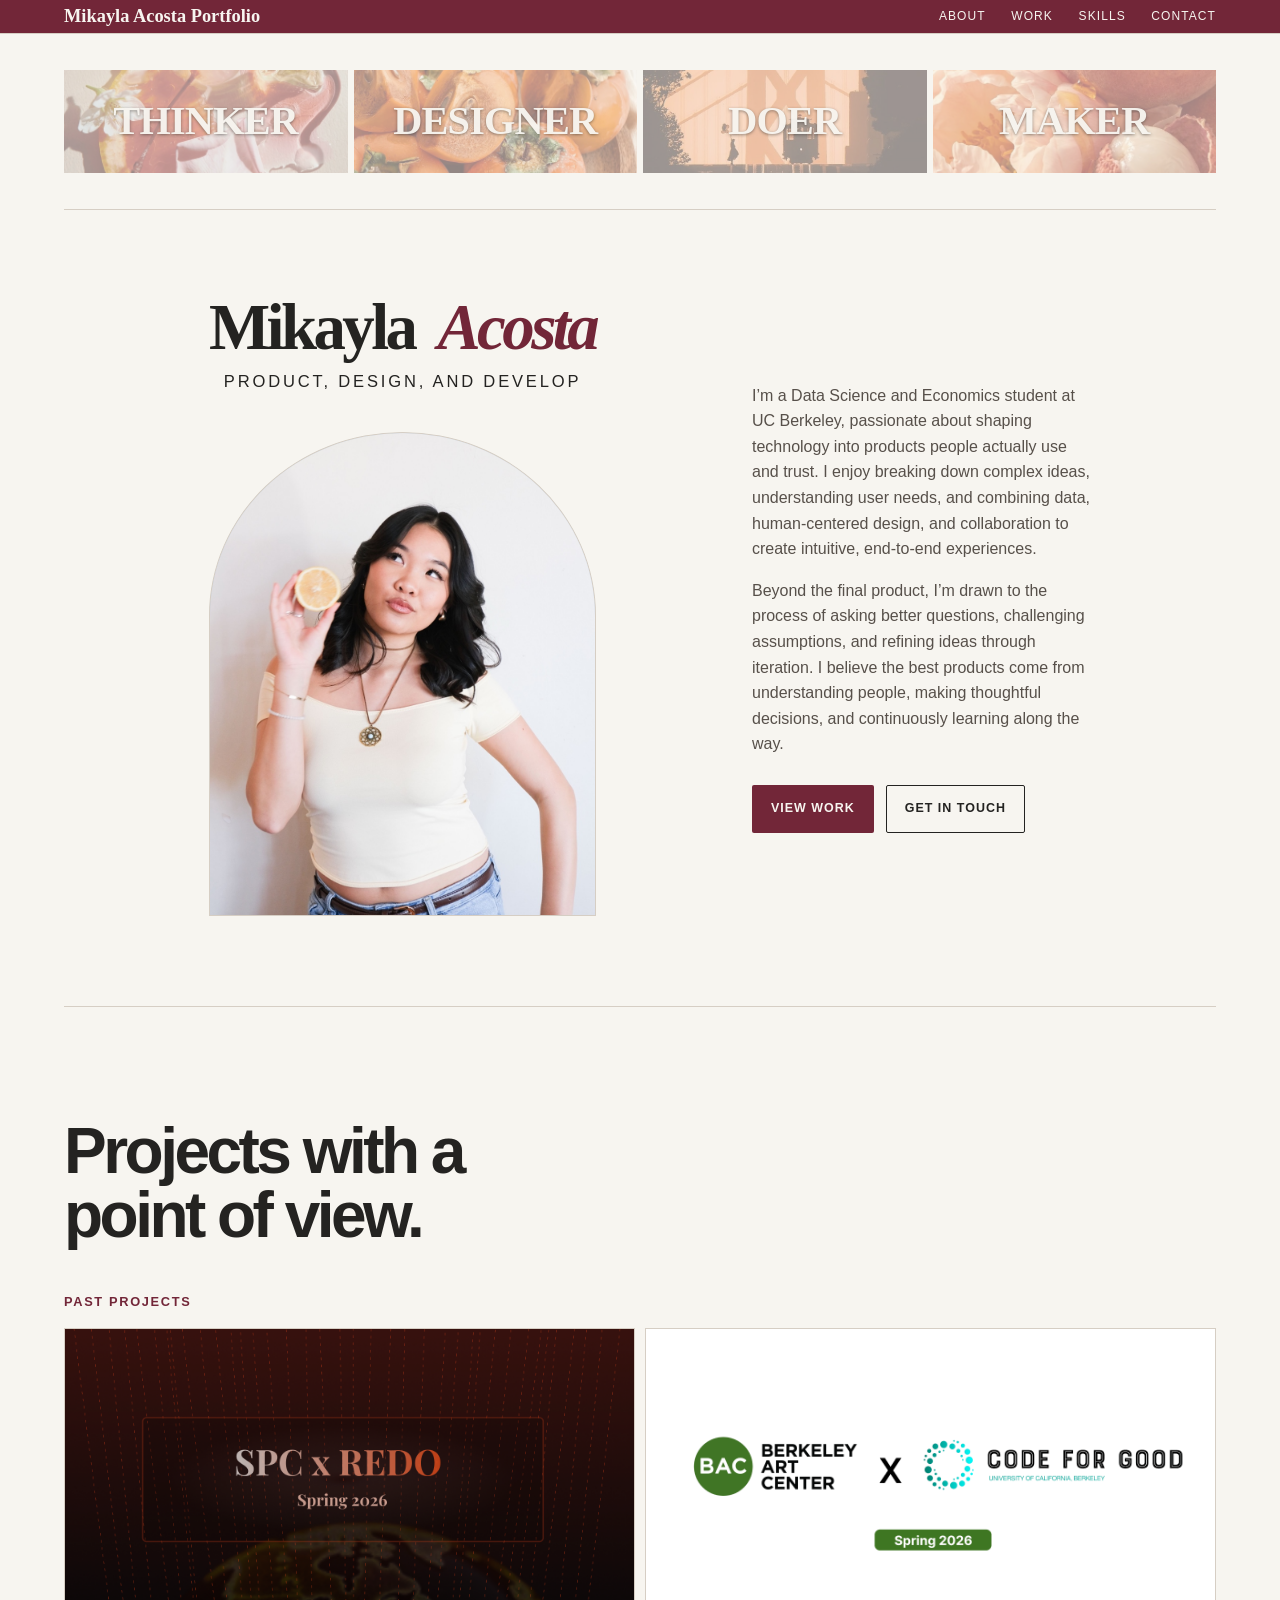
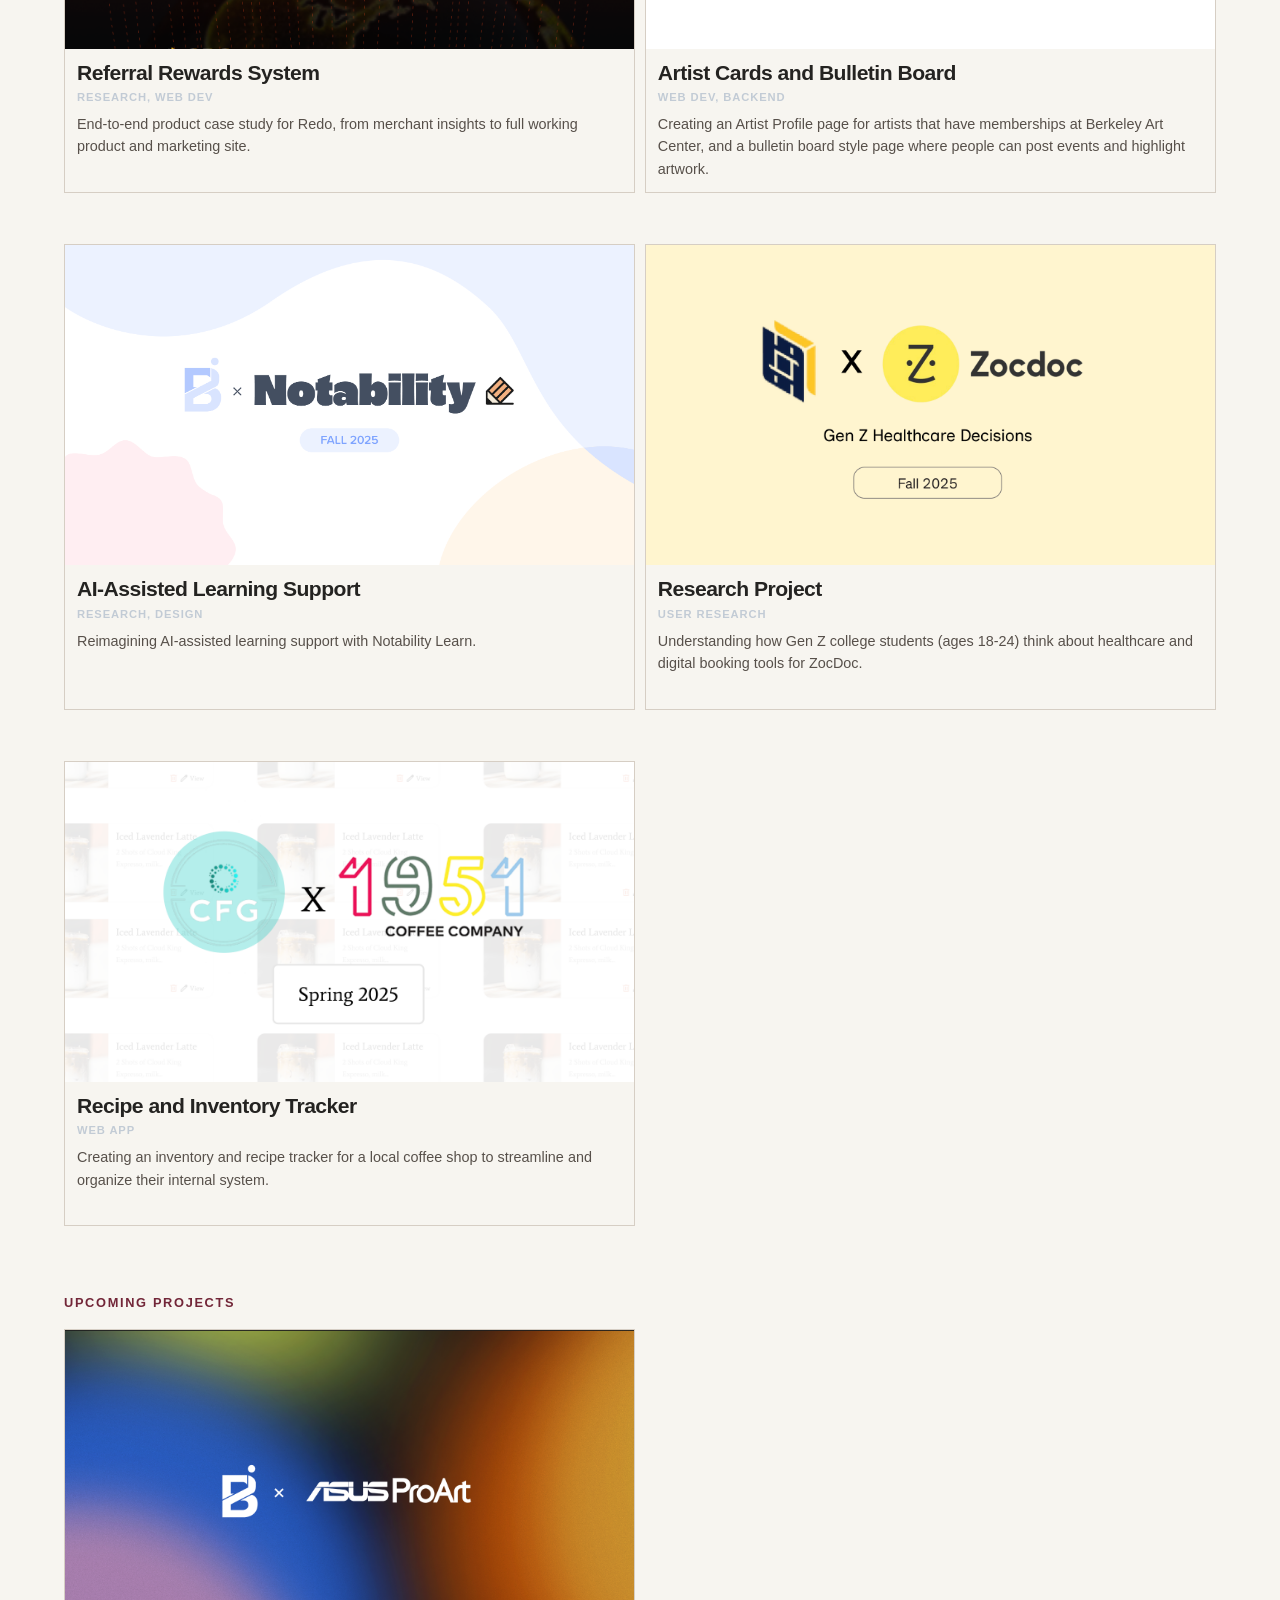
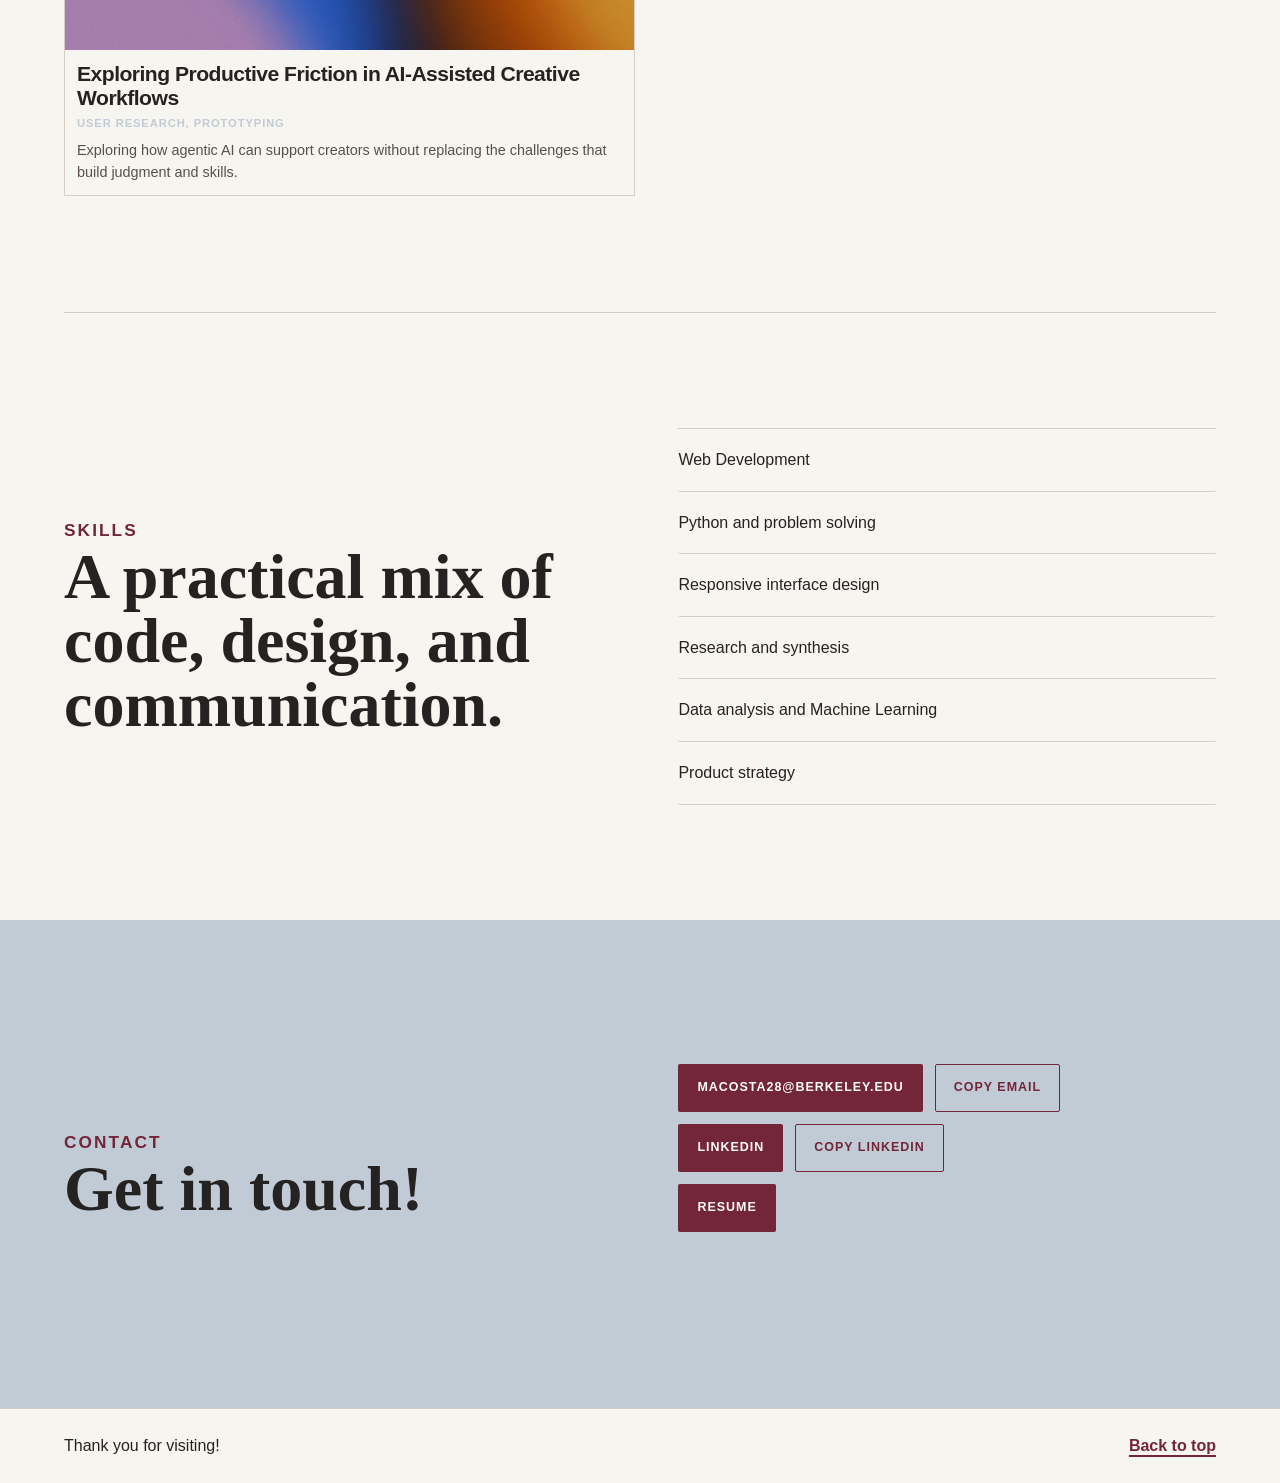
==== commit 674b547b: "Add ASUS ProArt portfolio case study" ====
--- a/index.html
+++ b/index.html
@@ -232,6 +232,36 @@
               </div>
             </section>
 
+            <section class="project-category" data-project-category aria-labelledby="upcoming-projects-title">
+              <h3 class="category-title" id="upcoming-projects-title">Upcoming Projects</h3>
+              <div class="project-grid">
+                <a class="project-card" href="projects/asus-proart.html" aria-label="Open ASUS ProArt project page">
+                  <span class="project-card-inner">
+                    <span class="project-face project-front">
+                      <img src="assets/asus-proart-cover.png" alt="Berkeley Innovation and ASUS ProArt project cover" />
+                      <span class="project-body">
+                        <span class="project-type">User Research, Prototyping</span>
+                        <span class="project-title">Exploring Productive Friction in AI-Assisted Creative Workflows</span>
+                        <span class="project-summary">
+                          Exploring how agentic AI can support creators without replacing the
+                          challenges that build judgment and skills.
+                        </span>
+                      </span>
+                    </span>
+                    <span class="project-face project-back">
+                      <span class="project-type">Ongoing</span>
+                      <span class="project-title">ASUS ProArt</span>
+                      <span class="project-summary">
+                        A research and prototyping project with ASUS ProArt exploring where AI
+                        should streamline creative work and where it should leave room for creators
+                        to build their judgment and skills.
+                      </span>
+                      <span class="project-hint">Read the case study</span>
+                    </span>
+                  </span>
+                </a>
+              </div>
+            </section>
           </div>
         </div>
       </section>
@@ -275,7 +305,7 @@
               </button>
             </div>
             <div class="contact-action-row">
-              <a class="button primary" href="assets/mikayla-acosta-resume.pdf" target="_blank" rel="noreferrer">
+              <a class="button primary" href="assets/mikayla-acosta-resume.pdf?v=88a1992" target="_blank" rel="noreferrer">
                 Resume
               </a>
             </div>
--- a/styles.css
+++ b/styles.css
@@ -1364,6 +1364,12 @@
   width: 100%;
 }
 
+@media (width > 860px) {
+  .asus-background-media {
+    transform: translateY(24px);
+  }
+}
+
 .narrow-media {
   max-width: 720px;
 }
